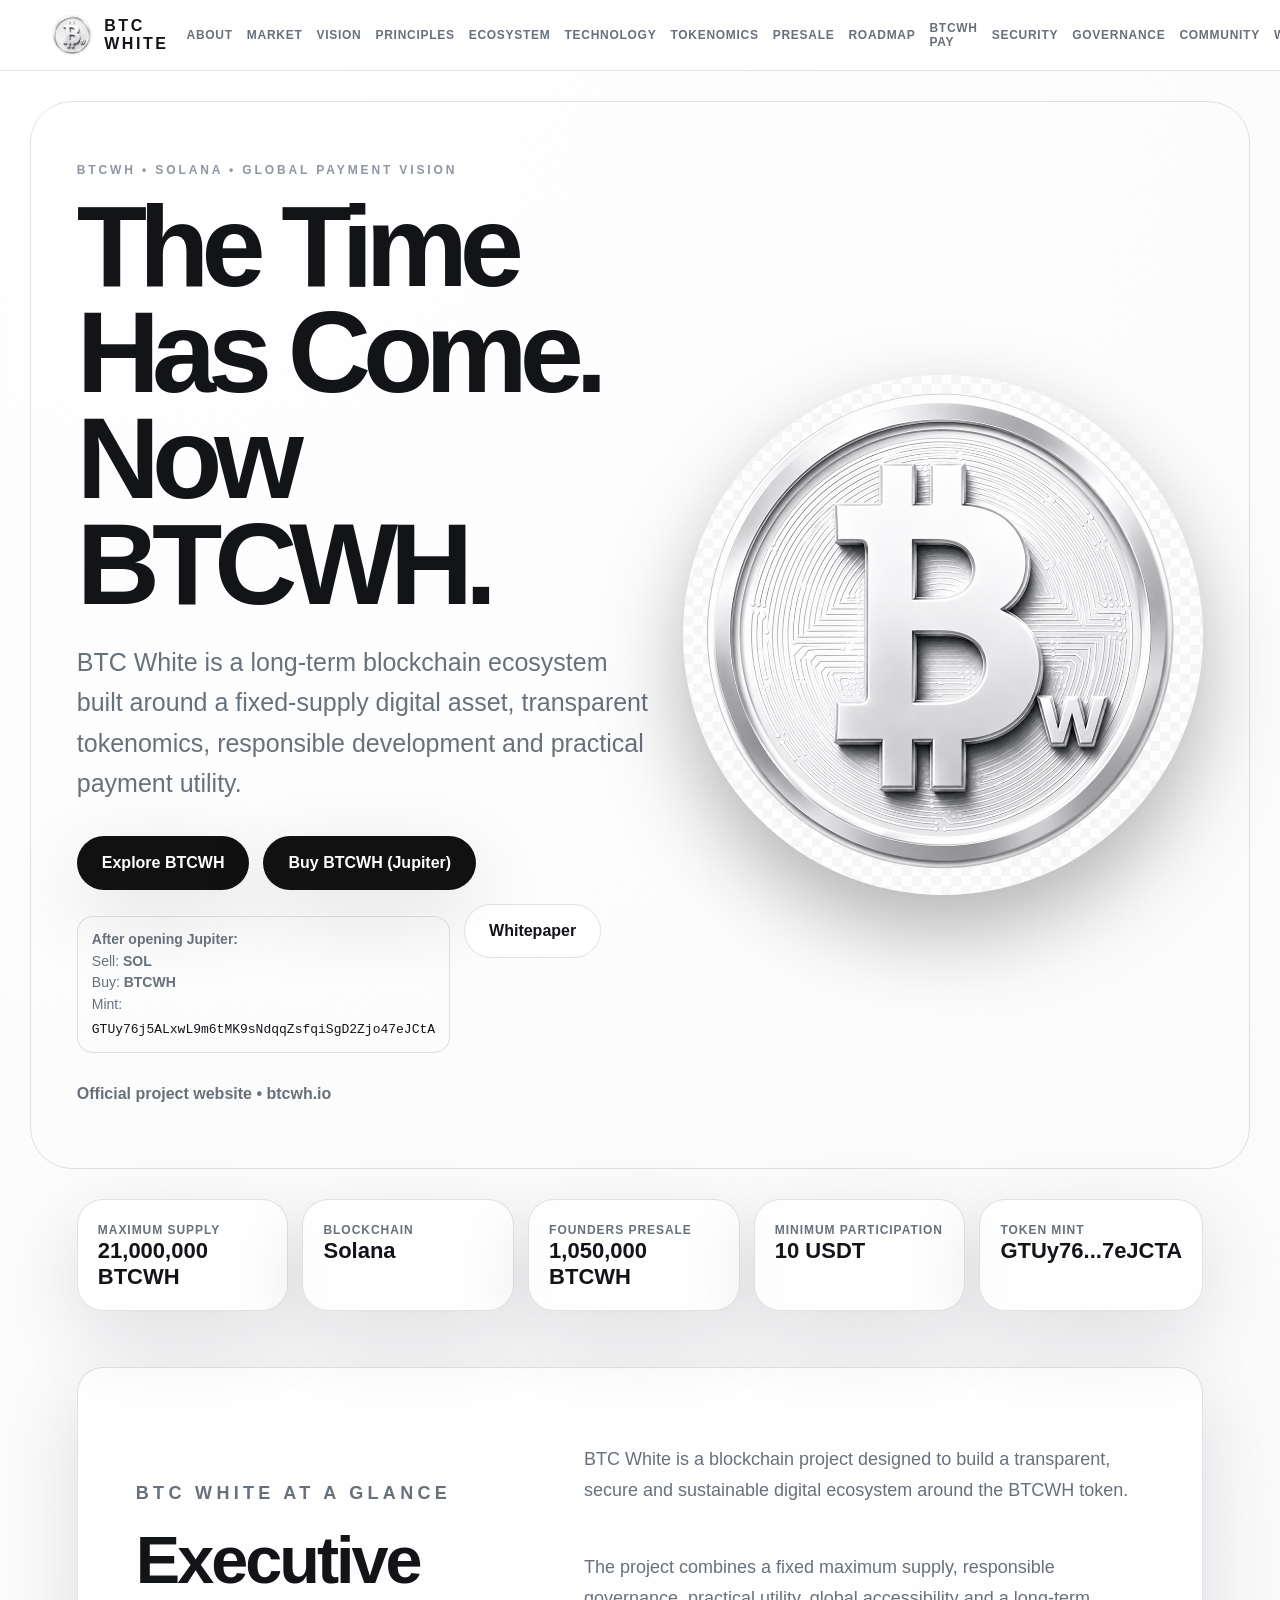
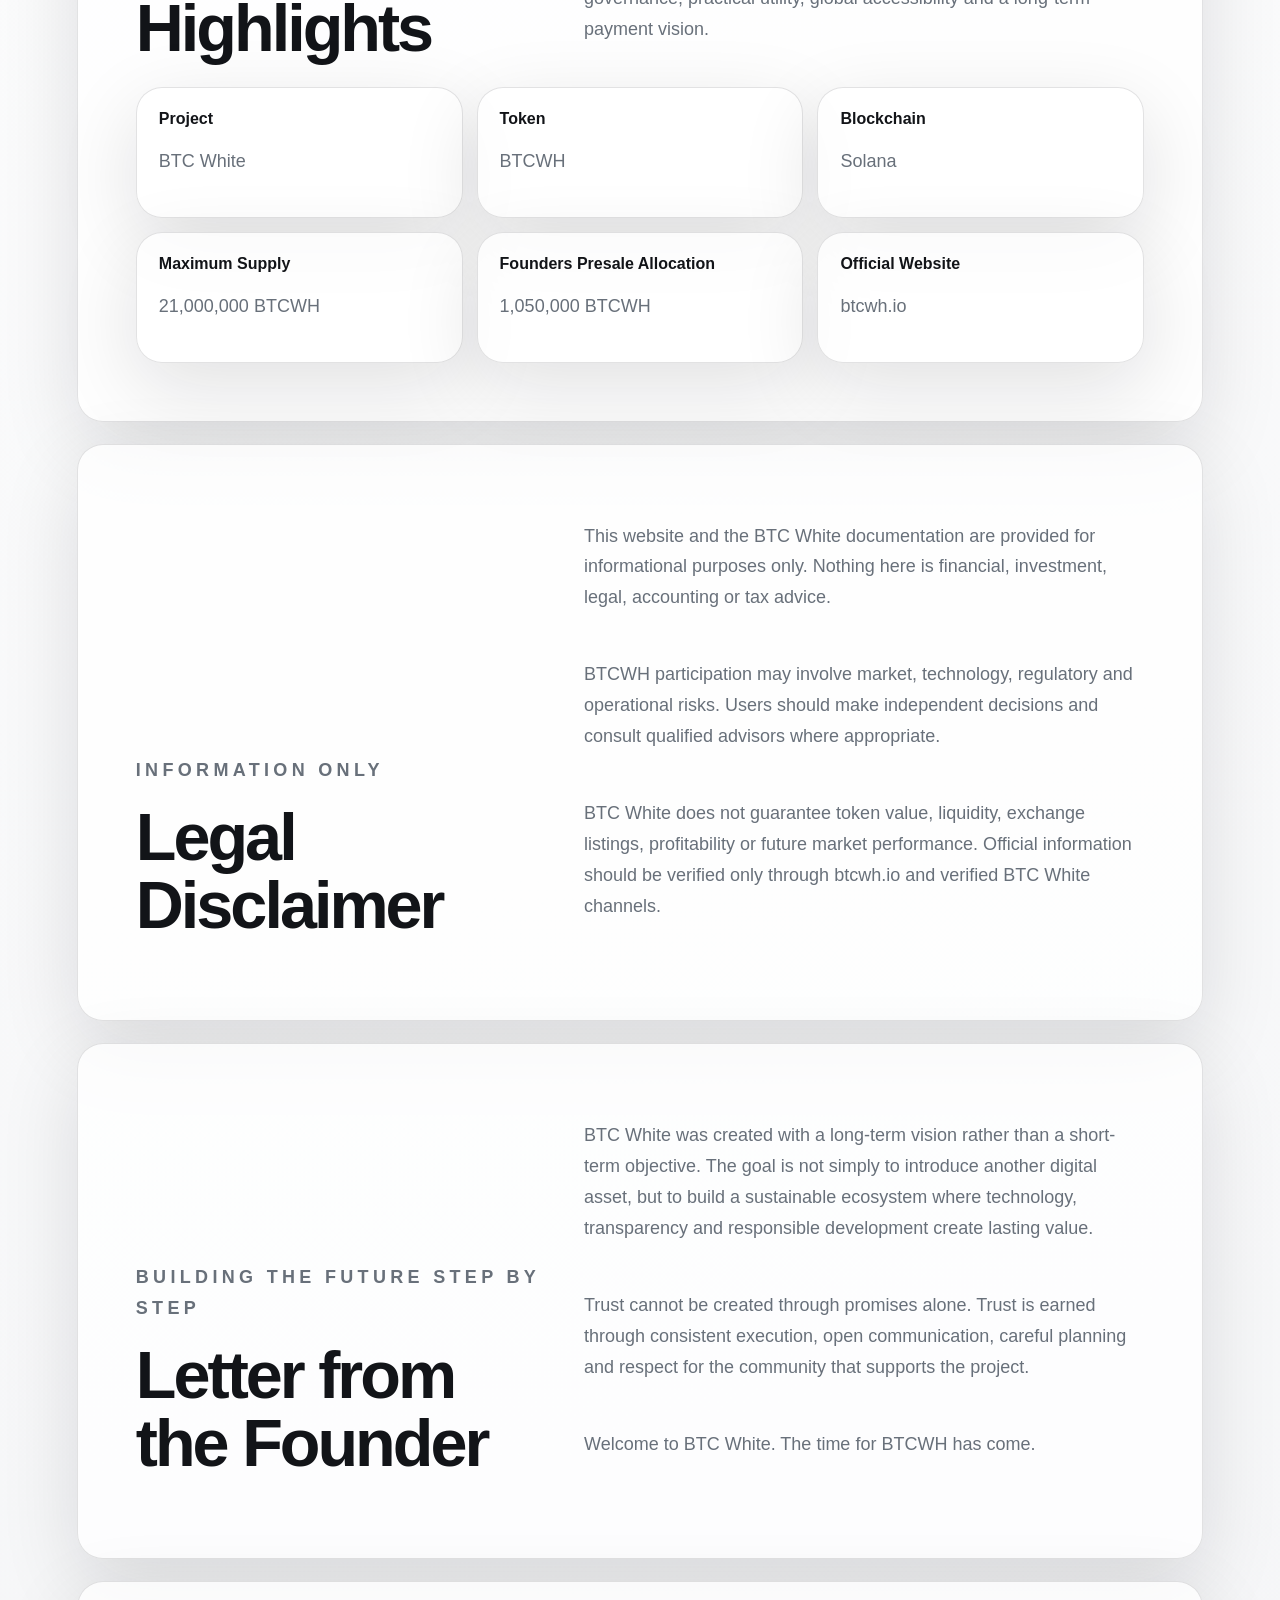
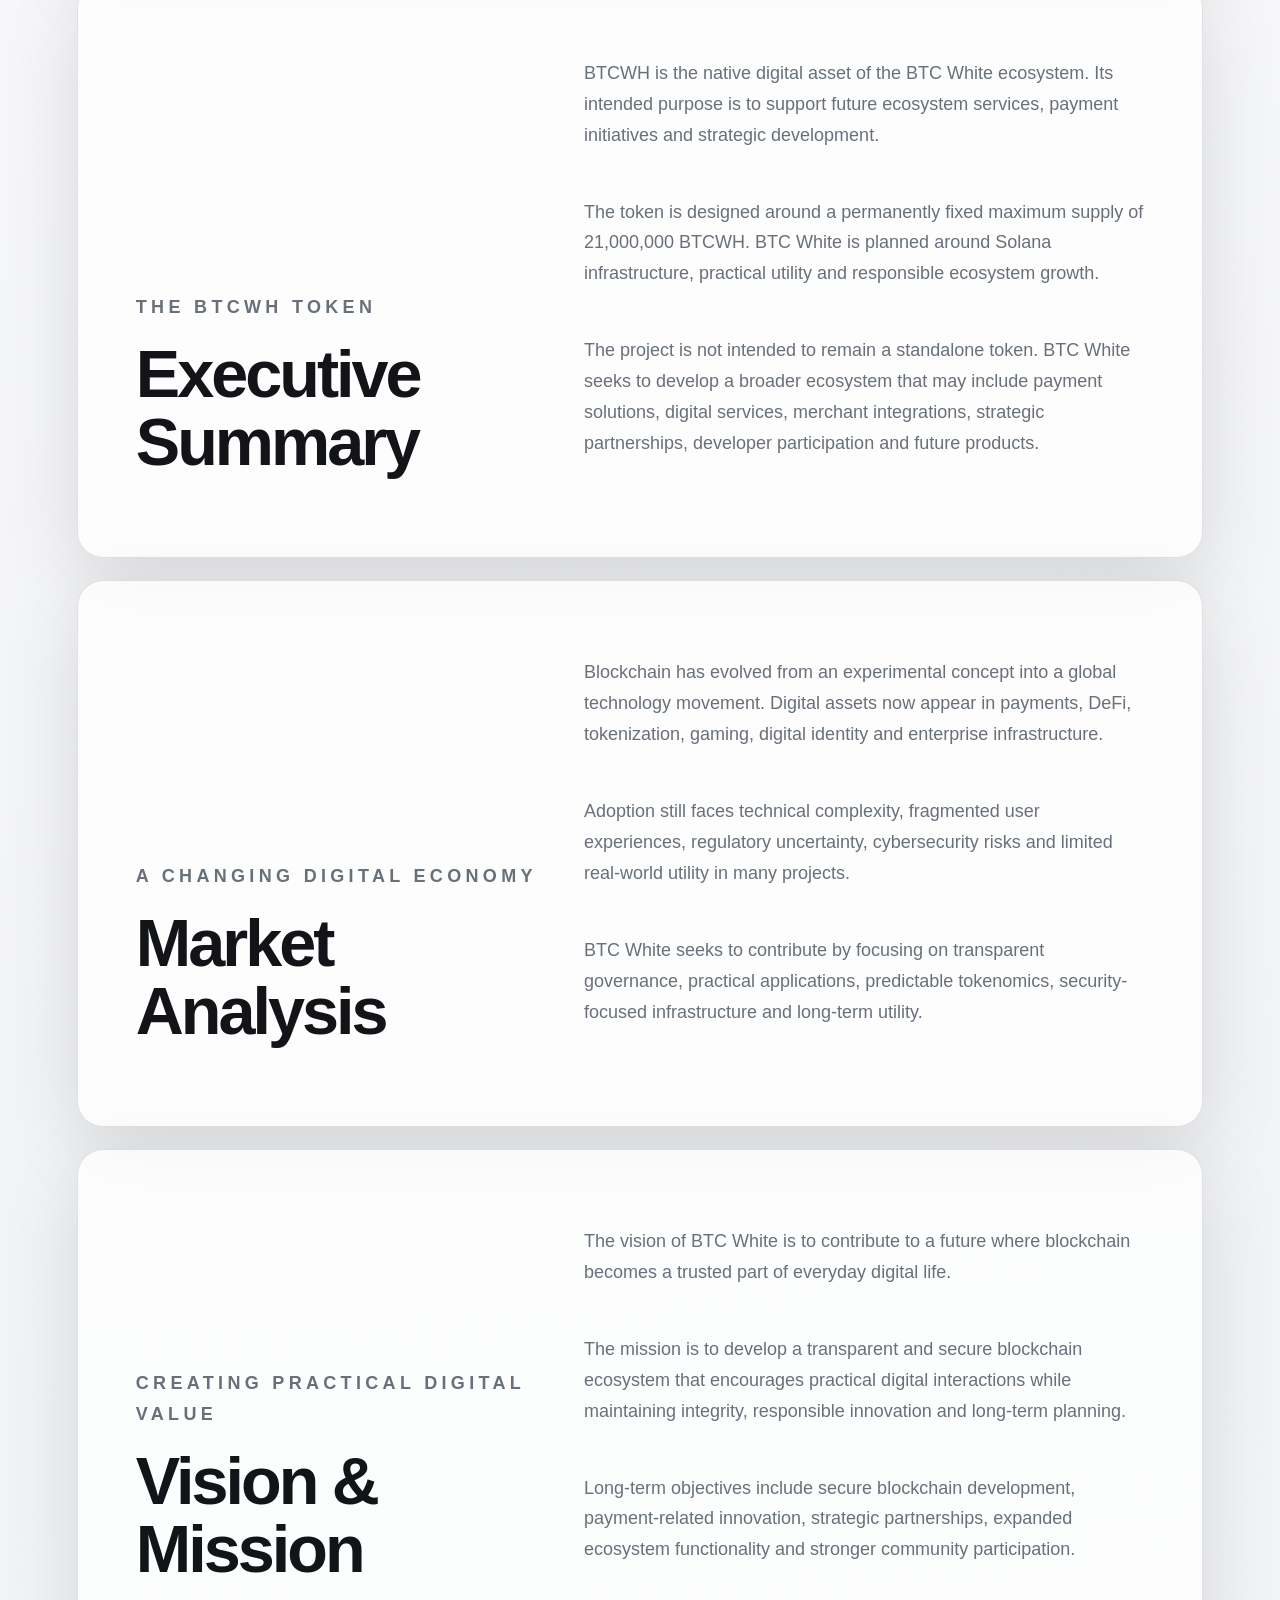
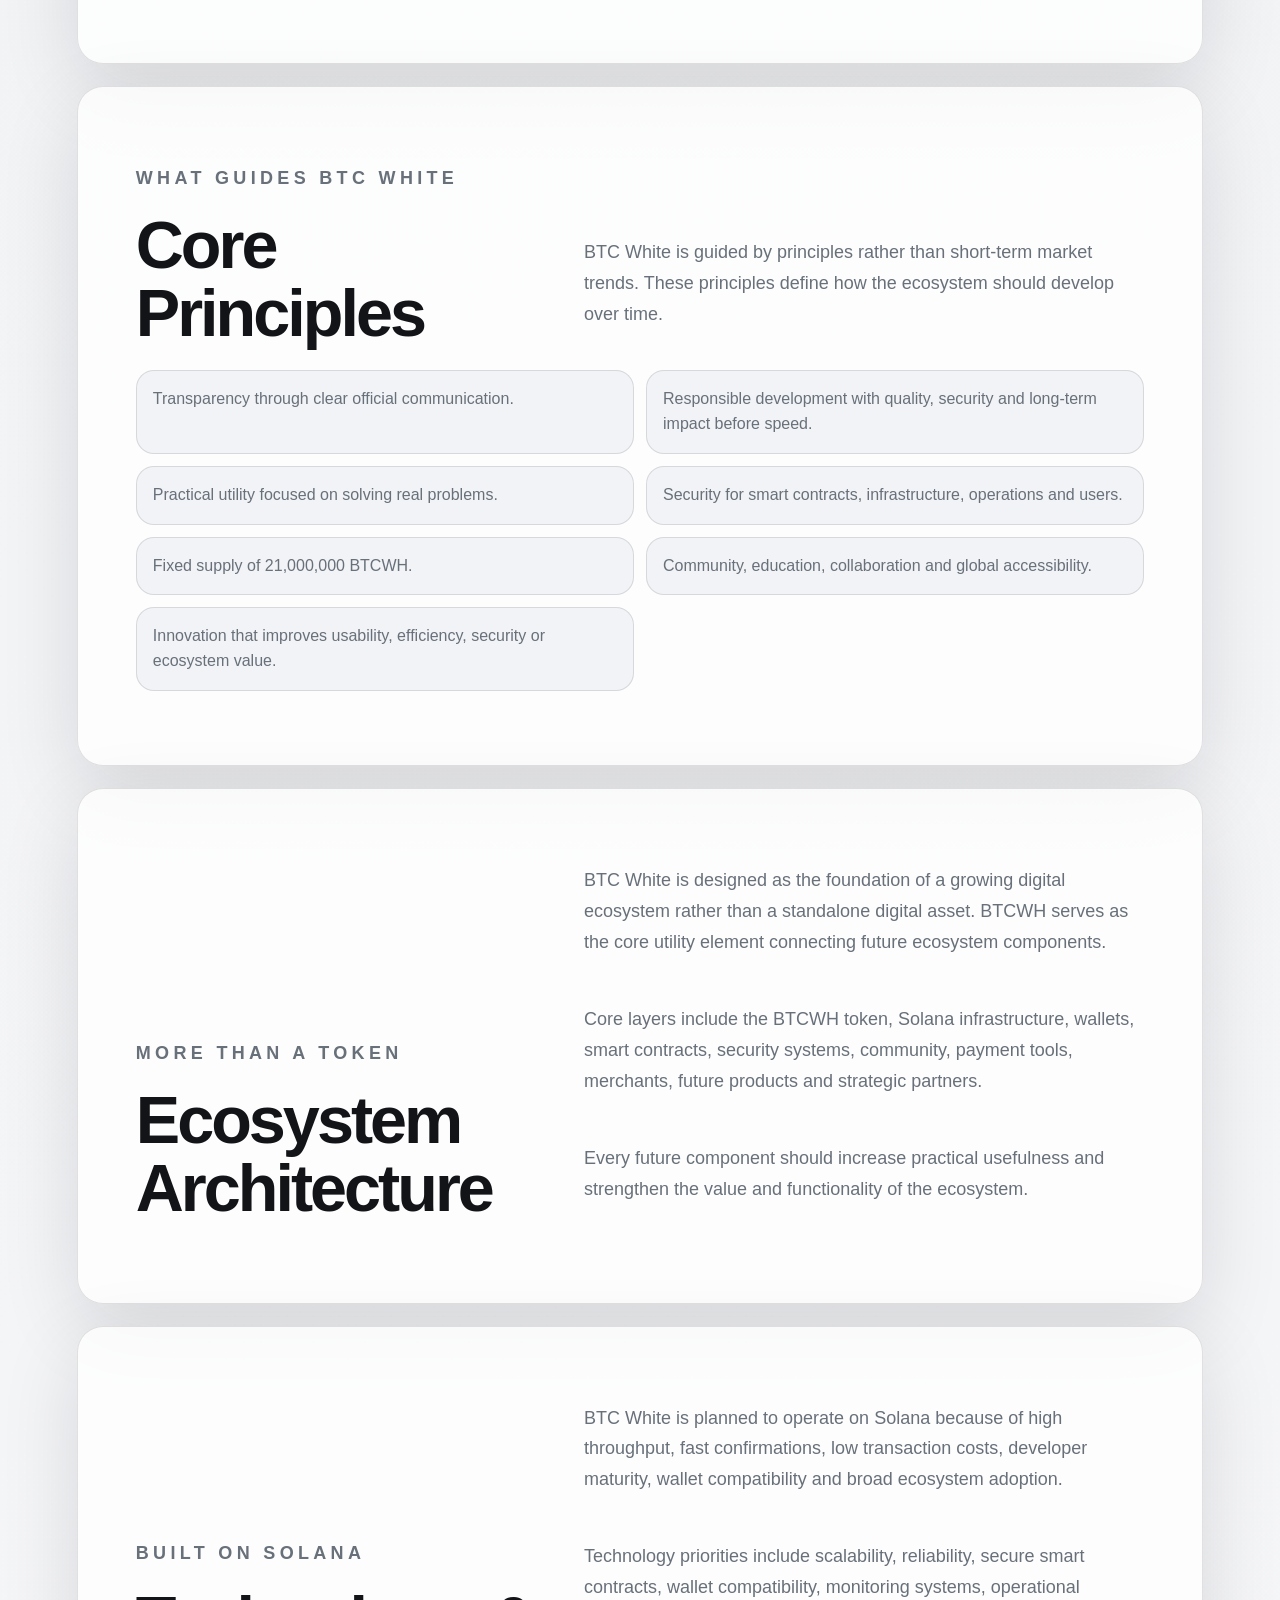
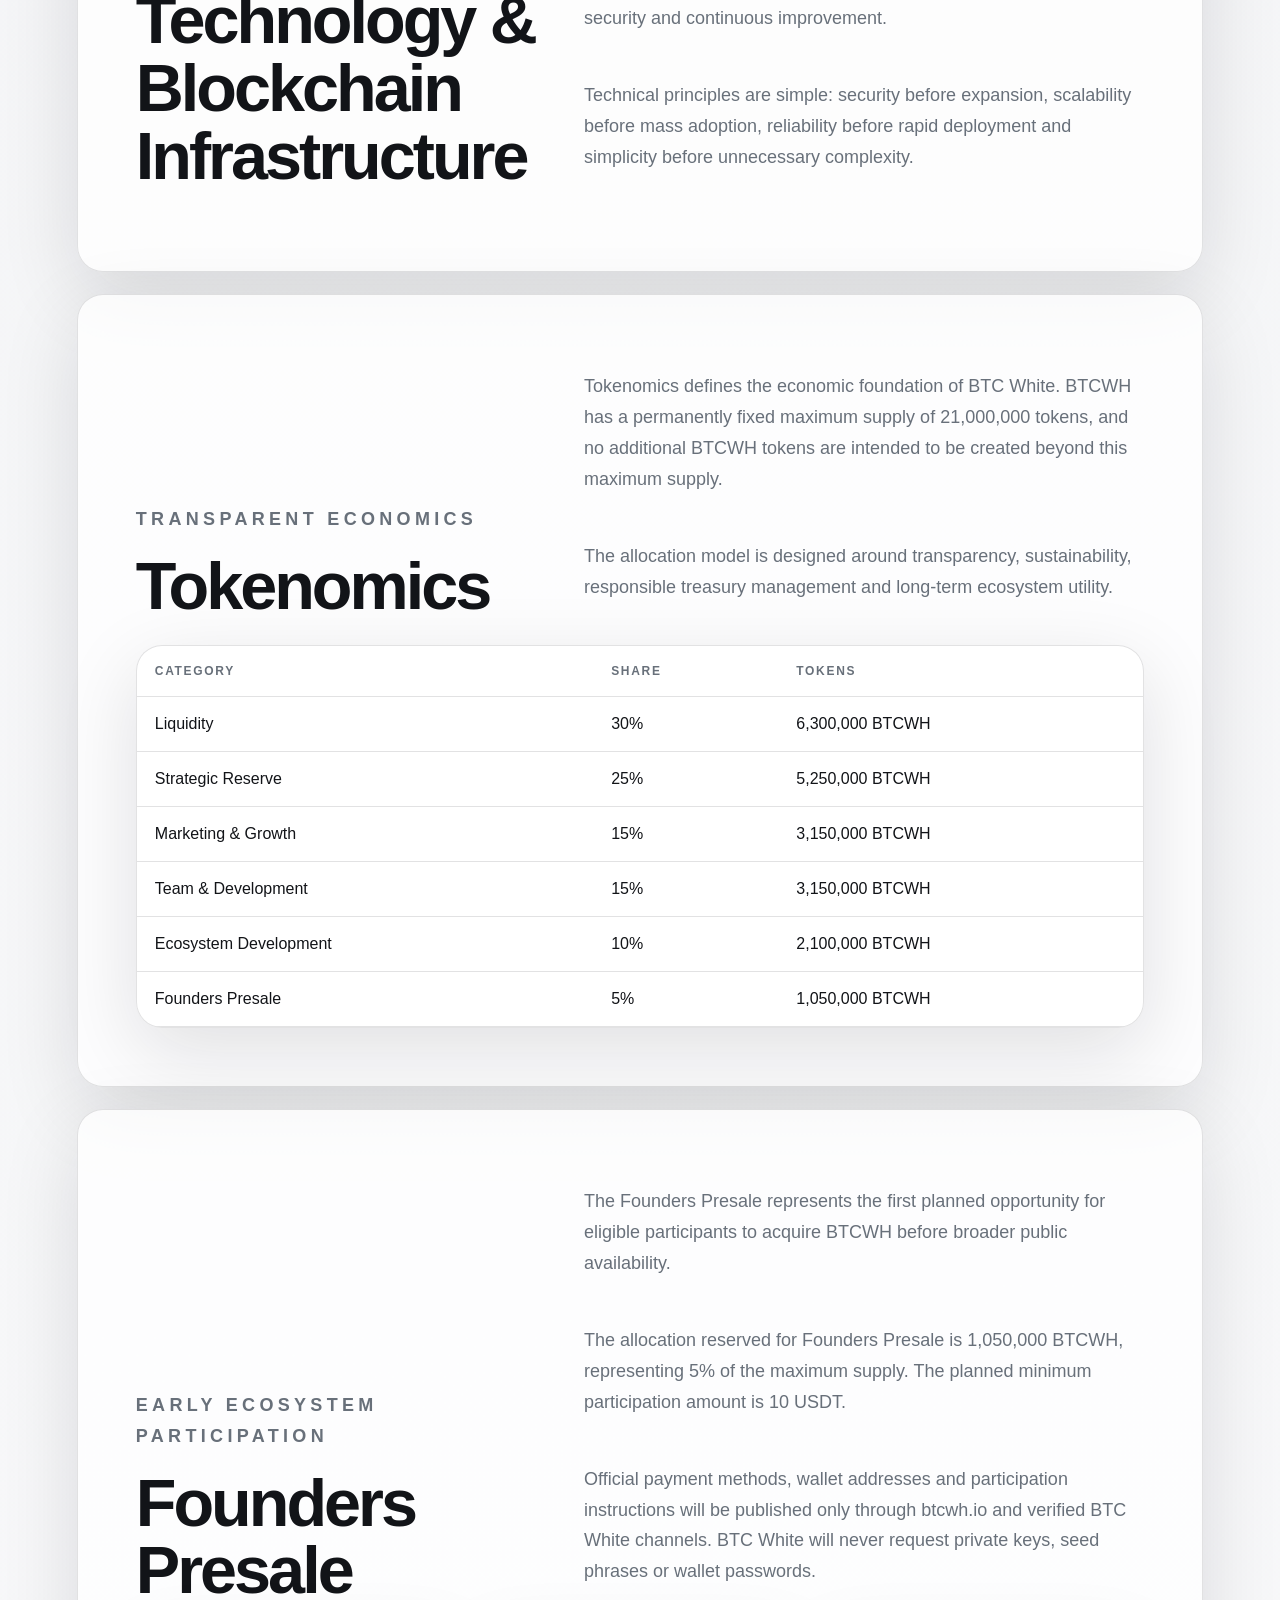
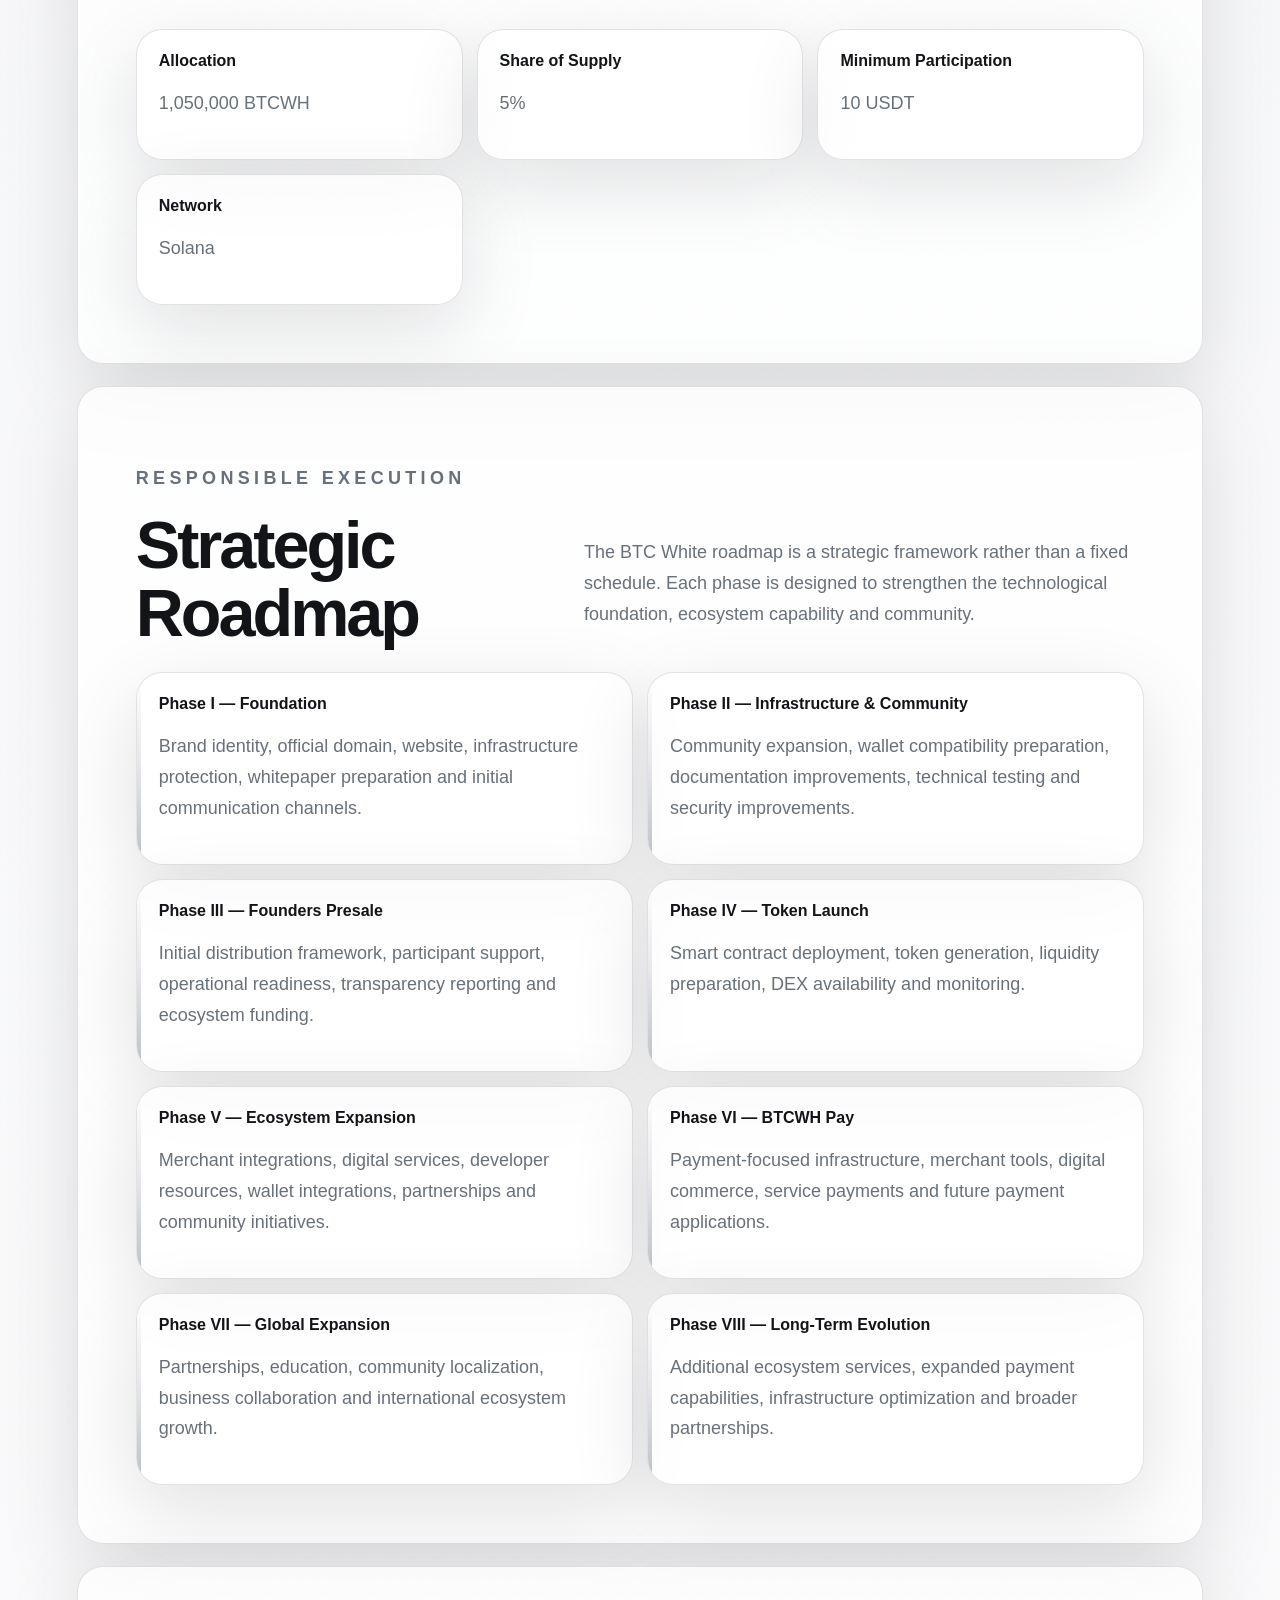
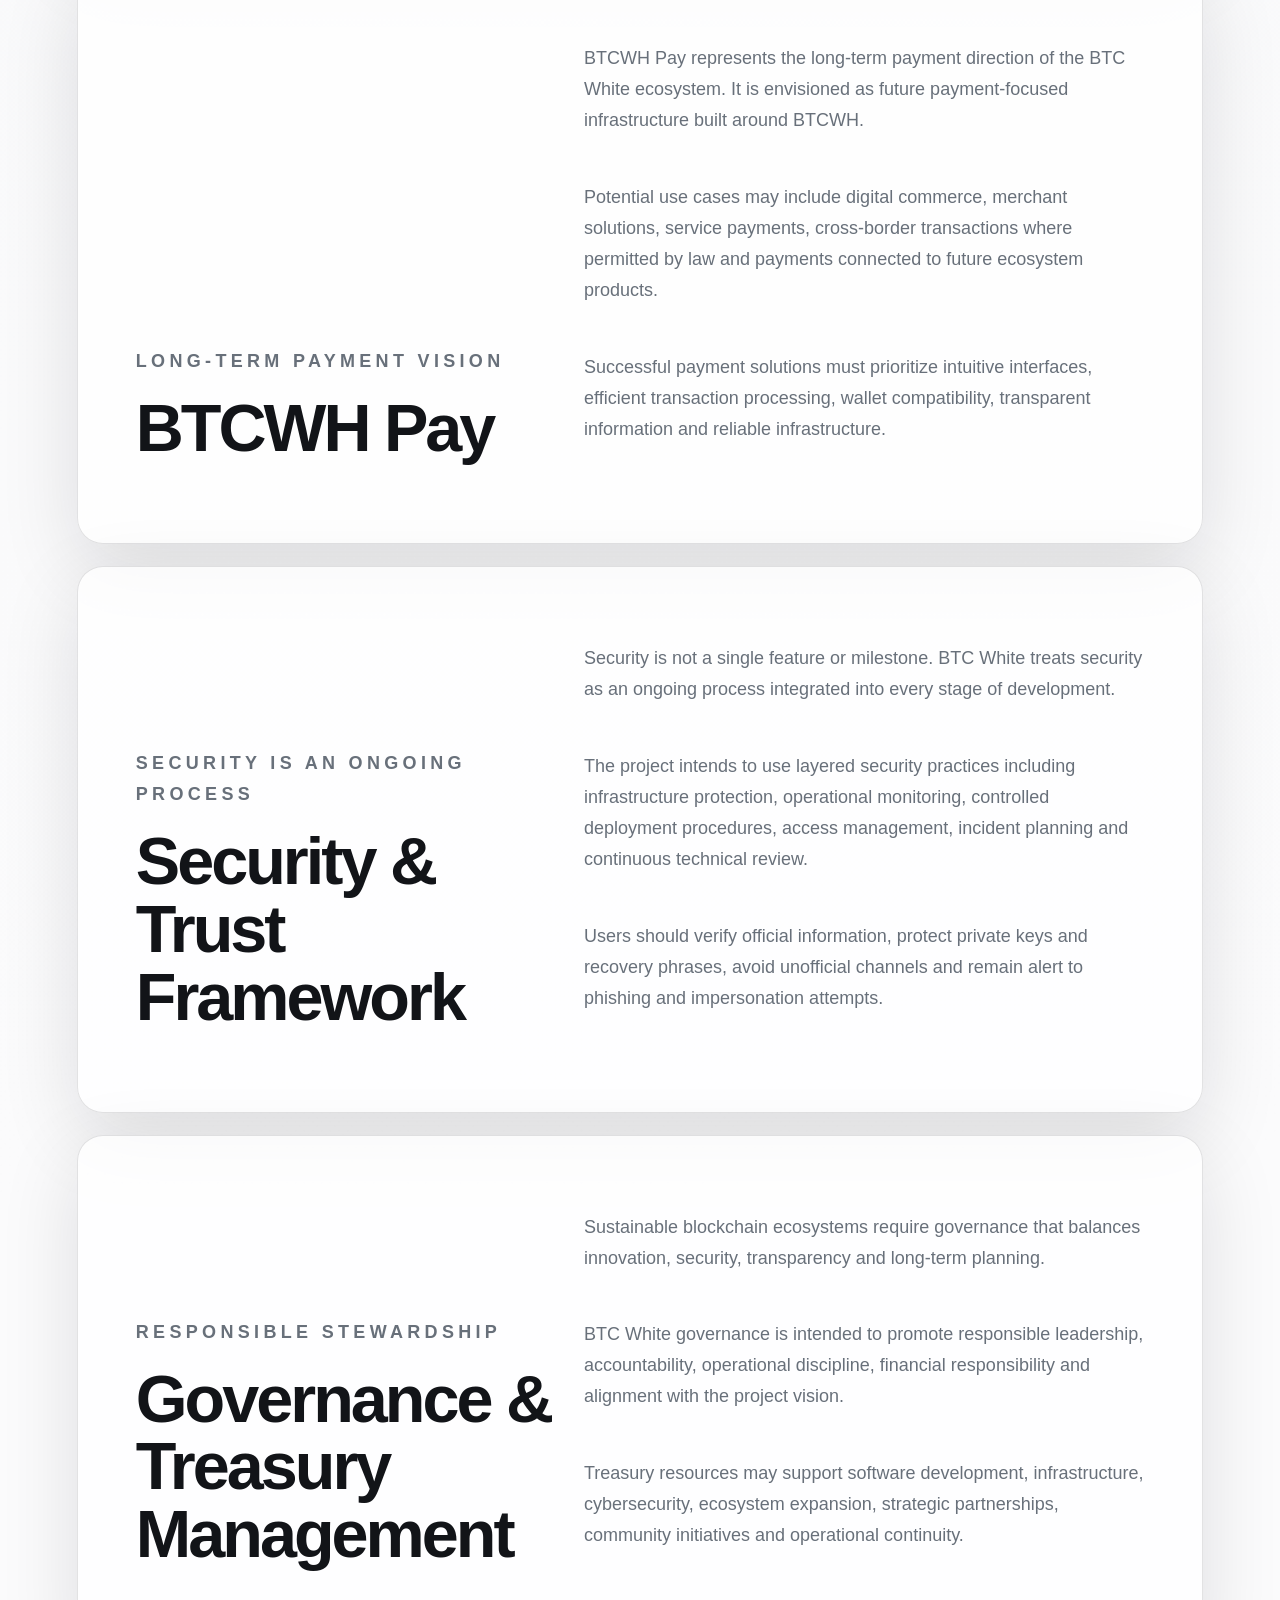
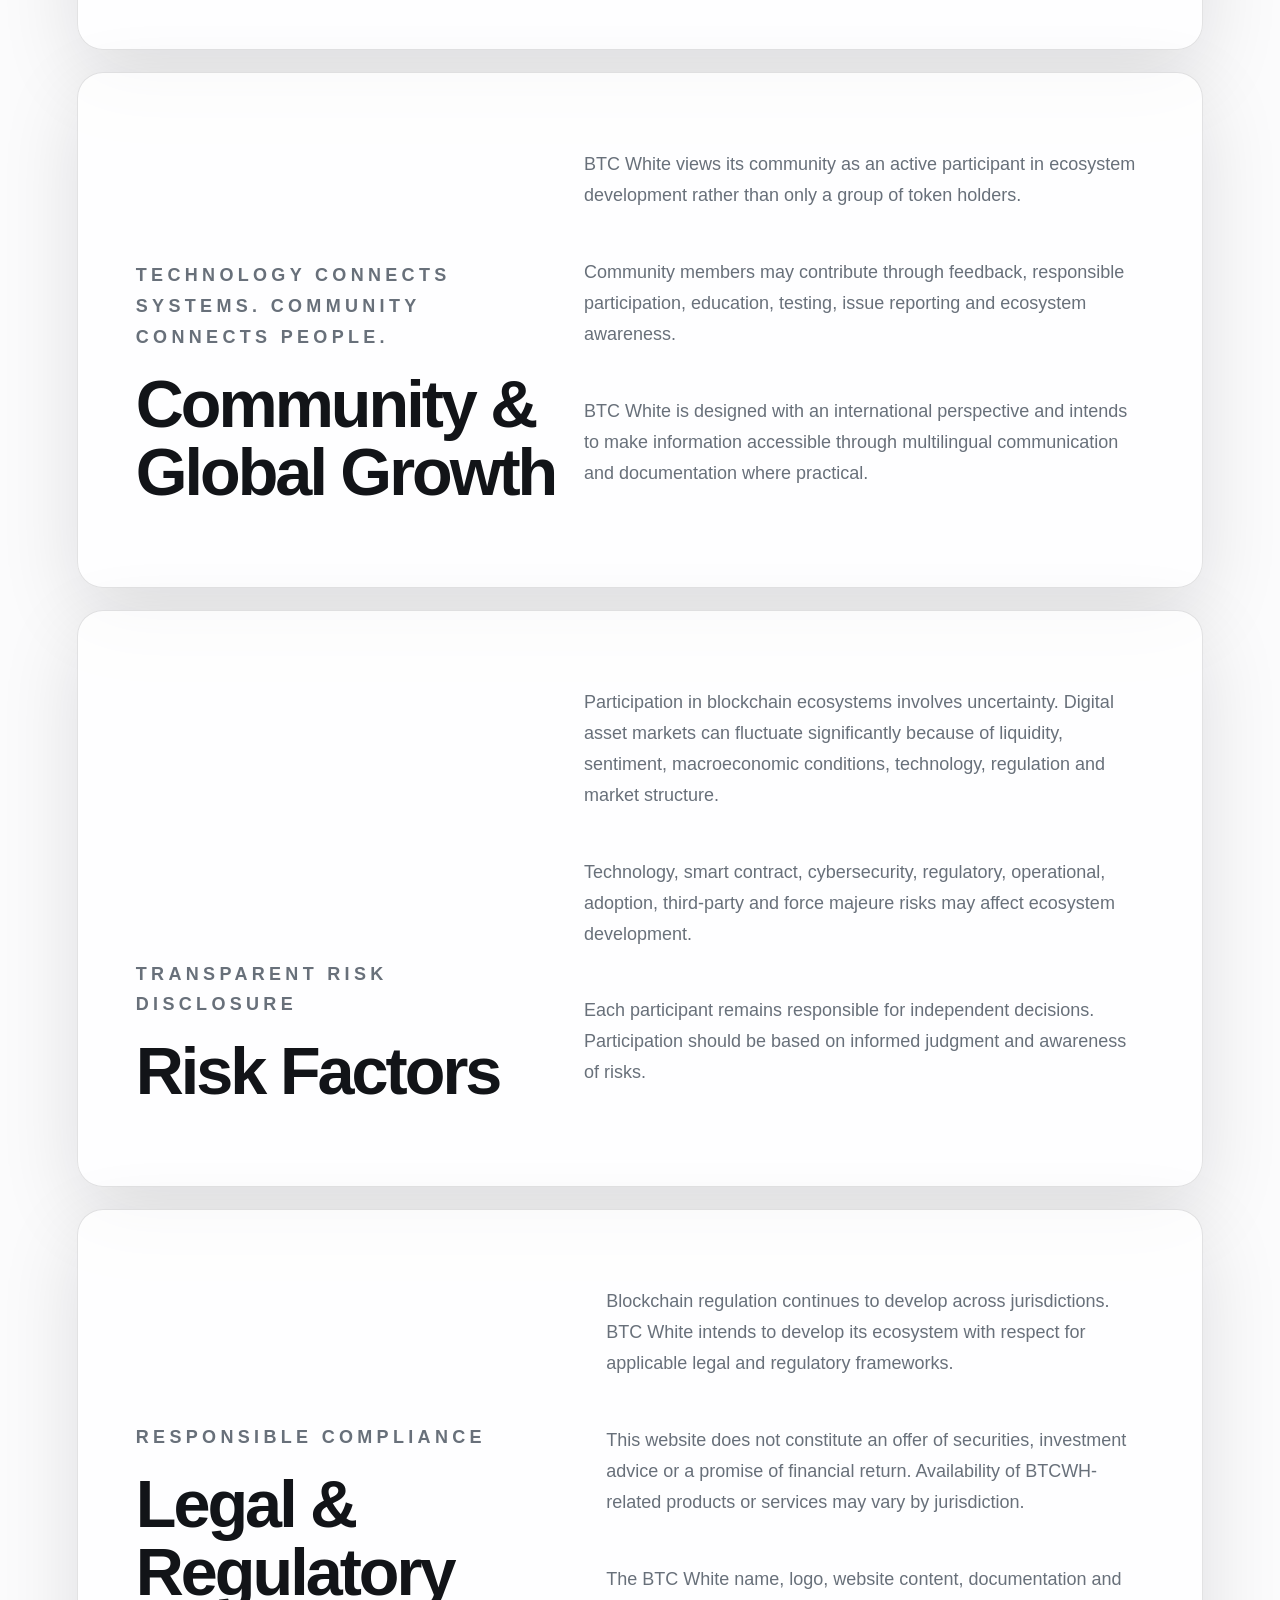
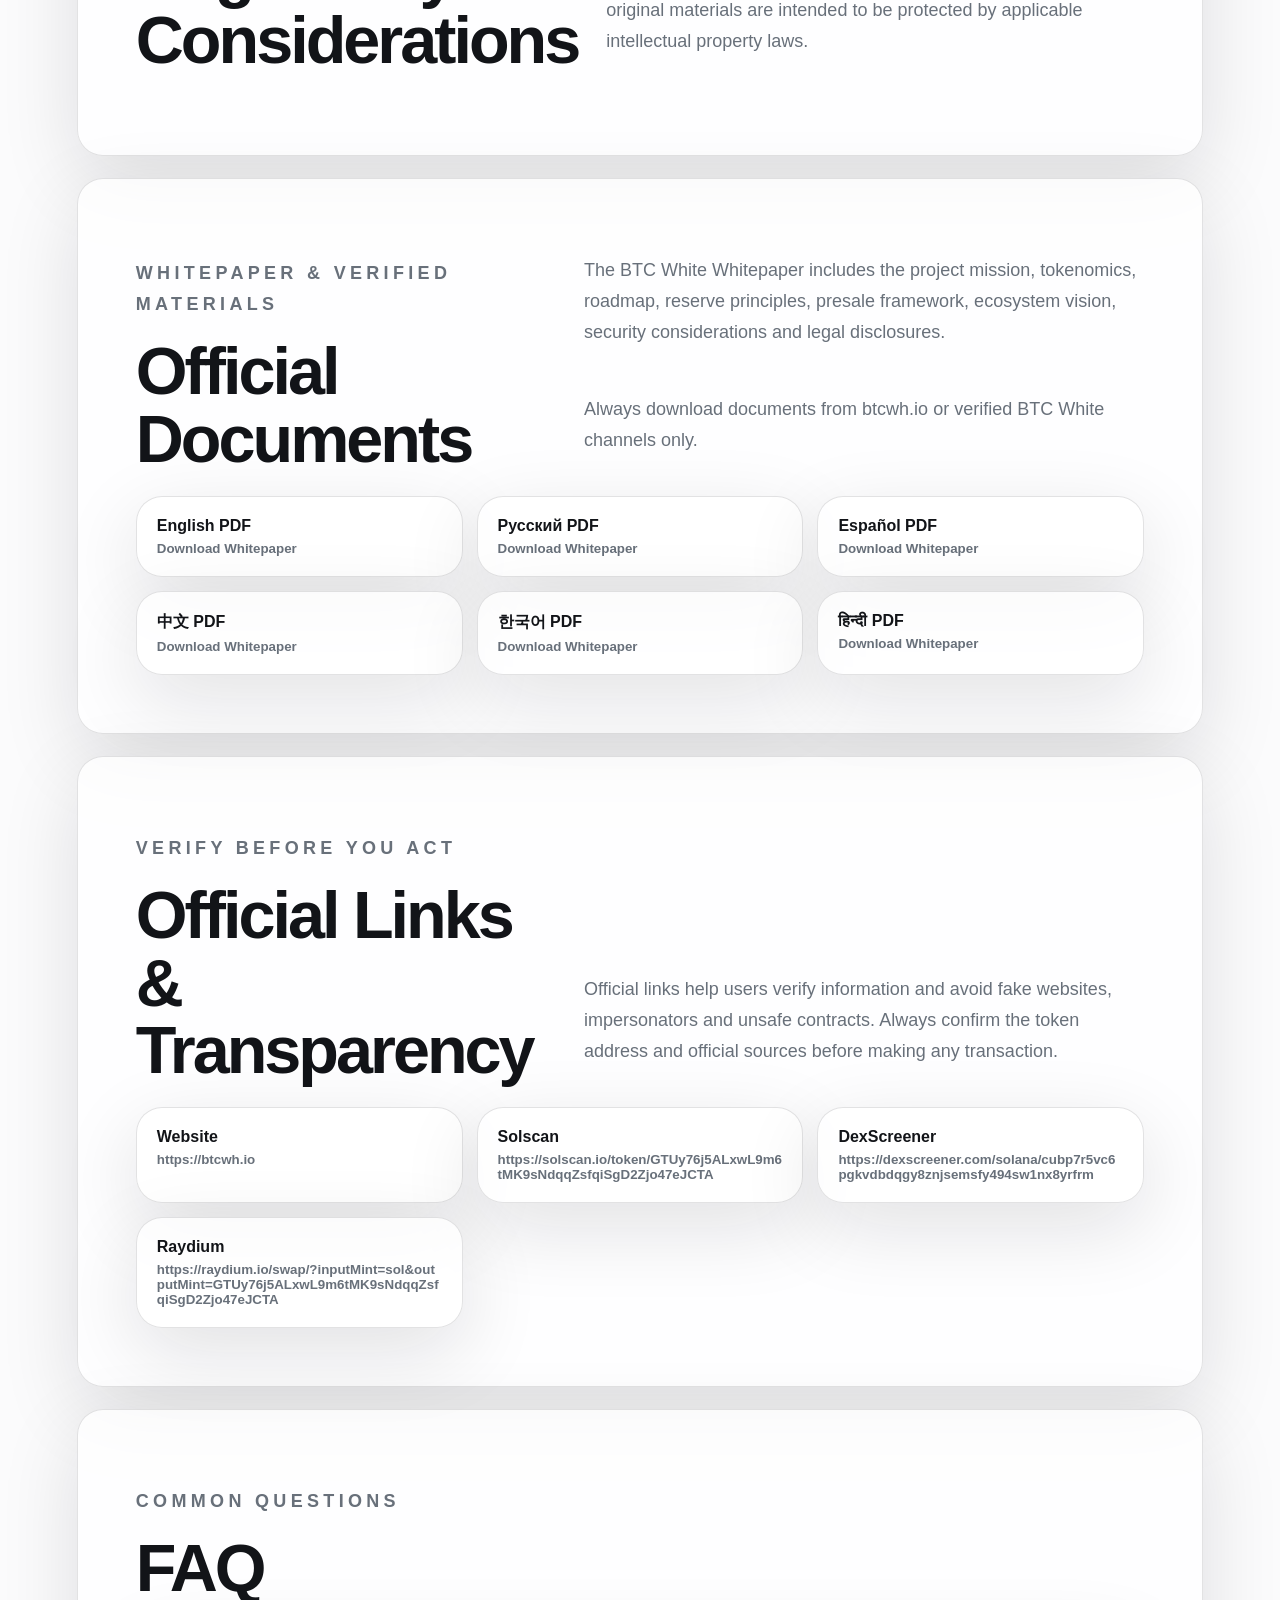
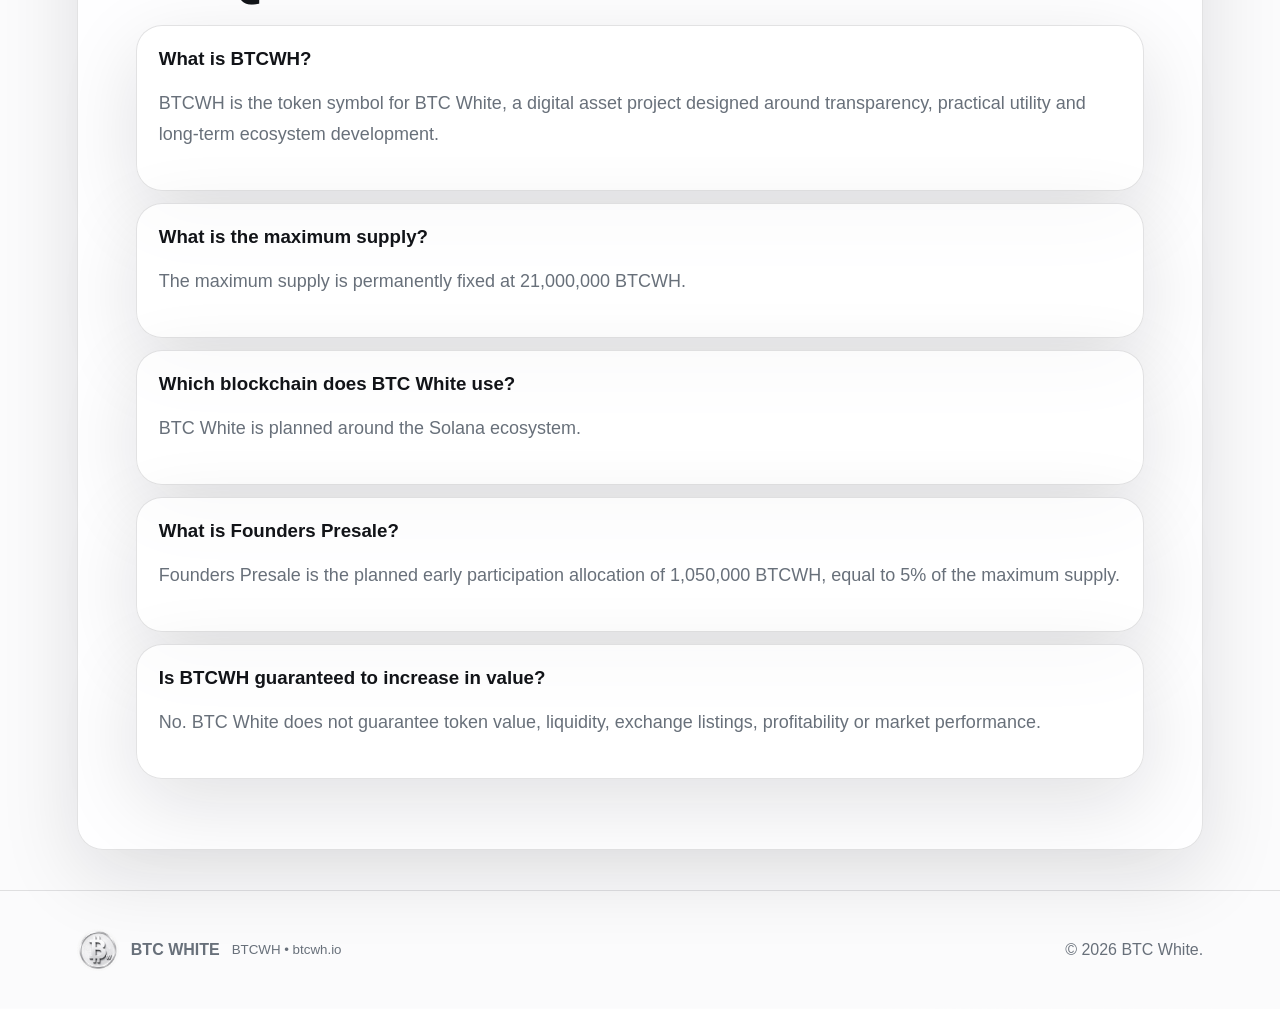
==== index.html @ 95474d8c "Add files via upload" ====
<!doctype html>
<html lang="en">
<head>
<meta charset="utf-8">
<meta name="viewport" content="width=device-width, initial-scale=1">
<title>BTC White | BTCWH</title>
<meta name="description" content="BTC White (BTCWH) official website — transparent digital payment ecosystem on Solana.">
<link rel="icon" href="[data-uri]">
<style>
:root{--bg:#fbfbfc;--panel:rgba(255,255,255,.78);--text:#121418;--muted:#68707a;--line:rgba(18,20,24,.12);--silver:#c0c0c0;--soft:#f1f3f6;--shadow:0 24px 80px rgba(15,18,25,.12);--grad:linear-gradient(135deg,#ffffff,#e7e9ed 45%,#b9bec6)}
*{box-sizing:border-box}html{scroll-behavior:smooth}body{margin:0;font-family:Inter,Montserrat,Arial,sans-serif;background:radial-gradient(circle at 12% 0%,#fff 0,#f2f3f5 30%,#fbfbfc 70%);color:var(--text)}body.dark{--bg:#07080b;--panel:rgba(255,255,255,.07);--text:#f7f8fb;--muted:#aab0bc;--line:rgba(255,255,255,.14);--soft:#11151b;--shadow:0 24px 80px rgba(0,0,0,.35);background:radial-gradient(circle at 10% 0%,#3f434a 0,#141820 34%,#07080b 78%)}
a{color:inherit;text-decoration:none}.topbar{position:sticky;top:0;z-index:50;display:flex;align-items:center;gap:18px;padding:14px clamp(16px,4vw,58px);backdrop-filter:blur(18px);background:rgba(255,255,255,.82);border-bottom:1px solid var(--line)}body.dark .topbar{background:rgba(7,8,11,.78)}.brand{display:flex;align-items:center;gap:11px;font-weight:900;letter-spacing:.16em}.brand img{width:42px;height:42px;border-radius:50%}.nav{display:flex;gap:14px;align-items:center;flex:1;justify-content:center}.nav a{font-size:12px;font-weight:800;color:var(--muted);text-transform:uppercase;letter-spacing:.06em}.nav a:hover{color:var(--text)}.controls{display:flex;gap:8px}select,.round,.menuBtn{height:40px;border-radius:999px;border:1px solid var(--line);background:var(--panel);color:var(--text);font-weight:800}.round,.menuBtn{width:44px}.menuBtn{display:none}.hero{position:relative;display:grid;grid-template-columns:1.05fr .95fr;gap:30px;align-items:center;min-height:82vh;padding:80px clamp(22px,6vw,94px)}.hero:before{content:"";position:absolute;inset:30px;border:1px solid var(--line);border-radius:42px;pointer-events:none}.eyebrow{text-transform:uppercase;letter-spacing:.24em;font-size:12px;font-weight:900;color:#8e96a3}.hero h1{font-size:clamp(56px,9vw,116px);line-height:.92;letter-spacing:-.07em;margin:16px 0 24px}.lead{font-size:clamp(19px,2.1vw,25px);line-height:1.62;color:var(--muted);max-width:820px}.heroActions{display:flex;gap:14px;flex-wrap:wrap;margin:32px 0}.btn{display:inline-flex;align-items:center;justify-content:center;padding:0 24px;height:54px;border-radius:999px;font-weight:900;border:1px solid var(--line)}.btn.primary{background:#111;color:white;box-shadow:var(--shadow)}body.dark .btn.primary{background:white;color:#090a0d}.btn.secondary{background:var(--panel)}.notice{color:var(--muted);font-weight:700}.heroLogo{position:relative;display:grid;place-items:center}.heroLogo img{position:relative;width:min(520px,76vw);border-radius:50%;filter:drop-shadow(0 38px 42px rgba(0,0,0,.28));animation:float 5s ease-in-out infinite}.orb{position:absolute;width:min(560px,82vw);height:min(560px,82vw);border-radius:50%;background:radial-gradient(circle,#fff 0,#d8dce3 30%,transparent 66%);filter:blur(18px);opacity:.85}body.dark .orb{background:radial-gradient(circle,#79808c 0,#353b44 34%,transparent 68%);opacity:.55}.quickStats{padding:0 clamp(22px,6vw,94px) 34px;display:grid;grid-template-columns:repeat(5,1fr);gap:14px}.stat,.card,.section,.tableWrap,.docGrid a,.linkGrid a,.faqItem{background:var(--panel);border:1px solid var(--line);box-shadow:var(--shadow);border-radius:26px}.stat{padding:20px}.stat strong{display:block;font-size:22px}.stat span{color:var(--muted);font-weight:800;font-size:12px;text-transform:uppercase;letter-spacing:.08em}.section{margin:22px clamp(22px,6vw,94px);padding:clamp(28px,5vw,58px)}.sectionHead{display:grid;grid-template-columns:.9fr 1.2fr;gap:28px;align-items:end;margin-bottom:22px}.section h2{font-size:clamp(34px,5.2vw,68px);line-height:1.02;letter-spacing:-.045em;margin:0}.section p{color:var(--muted);font-size:18px;line-height:1.72}.paras{display:grid;gap:10px}.gridCards{display:grid;grid-template-columns:repeat(3,1fr);gap:14px;margin-top:24px}.card{padding:22px}.card b{display:block;margin-bottom:7px}.bullets{display:grid;grid-template-columns:repeat(2,1fr);gap:12px;margin-top:22px;padding:0;list-style:none}.bullets li{background:var(--soft);border:1px solid var(--line);border-radius:18px;padding:16px;color:var(--muted);line-height:1.55}.tableWrap{overflow:auto;margin-top:24px}table{width:100%;border-collapse:collapse;min-width:640px}th,td{padding:18px;border-bottom:1px solid var(--line);text-align:left}th{text-transform:uppercase;letter-spacing:.14em;font-size:12px;color:var(--muted)}.timeline{display:grid;grid-template-columns:repeat(2,1fr);gap:14px;margin-top:24px}.timeline .card{position:relative;overflow:hidden}.timeline .card:before{content:"";position:absolute;left:0;top:0;bottom:0;width:4px;background:var(--grad)}.docGrid,.linkGrid{display:grid;grid-template-columns:repeat(3,1fr);gap:14px;margin-top:22px}.docGrid a,.linkGrid a{padding:20px;font-weight:900}.docGrid small,.linkGrid small{display:block;color:var(--muted);font-weight:700;margin-top:6px;word-break:break-all}.faqItem{padding:22px;margin:12px 0}.faqItem h3{margin:0 0 8px}.footer{display:flex;align-items:center;justify-content:space-between;gap:20px;margin-top:40px;padding:34px clamp(22px,6vw,94px);border-top:1px solid var(--line);color:var(--muted)}.footer div{display:flex;align-items:center;gap:12px}.footer img{width:42px;border-radius:50%}.footer small{display:block}
@keyframes float{0%,100%{transform:translateY(0)}50%{transform:translateY(-14px)}}
@media(max-width:980px){.menuBtn{display:block}.topbar{align-items:flex-start}.nav{position:absolute;left:16px;right:16px;top:72px;display:none;flex-direction:column;background:var(--panel);border:1px solid var(--line);border-radius:24px;padding:18px;box-shadow:var(--shadow)}.nav.open{display:flex}.hero{grid-template-columns:1fr;padding-top:48px}.heroLogo{order:-1}.quickStats{grid-template-columns:1fr 1fr}.sectionHead{grid-template-columns:1fr}.gridCards,.timeline,.docGrid,.linkGrid,.bullets{grid-template-columns:1fr}.footer{display:block}.controls{margin-left:auto}.brand span{font-size:14px}.section{margin-left:14px;margin-right:14px}.hero:before{inset:12px;border-radius:30px}}
@media(max-width:520px){.quickStats{grid-template-columns:1fr}.hero h1{font-size:52px}.hero{padding-left:16px;padding-right:16px}.section p{font-size:16px}}


.swap-note{
  margin-top:12px;
  padding:12px 14px;
  border:1px solid var(--line);
  border-radius:16px;
  background:rgba(255,255,255,.04);
  color:var(--muted);
  font-size:14px;
  line-height:1.55;
  max-width:520px;
}
.swap-note code{
  display:inline-block;
  margin-top:4px;
  word-break:break-all;
  color:var(--text);
  font-size:13px;
}

/* Emergency inline fix */
body{min-height:100vh} .lang-error{padding:24px;color:#b00020;background:#fff0f0}
</style>
</head>
<body>
<header class="topbar">
  <a href="#top" class="brand"><img src="[data-uri]" alt="BTC White logo"><span>BTC WHITE</span></a>
  <button class="menuBtn" id="menuBtn" aria-label="Menu">☰</button>
  <nav id="nav" class="nav"></nav>
  <div class="controls">
    <select id="languageSelect" aria-label="Language">
      <option value="en">🇺🇸 EN</option><option value="ru">🇷🇺 RU</option><option value="es">🇪🇸 ES</option><option value="zh">🇨🇳 中文</option><option value="ko">🇰🇷 KO</option><option value="hi">🇮🇳 HI</option>
    </select>
    <button id="themeToggle" class="round" aria-label="Theme">🌙</button>
  </div>
</header>
<main id="top">
  <section class="hero">
    <div class="heroCopy">
      <p id="heroEyebrow" class="eyebrow"></p>
      <h1 id="heroTitle"></h1>
      <p id="heroLead" class="lead"></p>
      <div class="heroActions"><a href="#highlights" id="heroPrimary" class="btn primary"></a><a class="btn primary" href="https://jup.ag/swap?sell=So11111111111111111111111111111111111111112&buy=GTUy76j5ALxwL9m6tMK9sNdqqZsfqiSgD2Zjo47eJCtA" target="_blank" rel="noopener noreferrer" id="heroBuyJupiter">Buy BTCWH (Jupiter)</a><div class="swap-note"><b>After opening Jupiter:</b><br>Sell: <b>SOL</b><br>Buy: <b>BTCWH</b><br>Mint:<br><code>GTUy76j5ALxwL9m6tMK9sNdqqZsfqiSgD2Zjo47eJCtA</code></div><a id="heroSecondary" class="btn secondary" href="#whitepaper" style="position:relative;z-index:9999;pointer-events:auto;cursor:pointer;" onclick="event.preventDefault();var s=document.getElementById('whitepaper');if(s){s.scrollIntoView({behavior:'smooth',block:'start'});}else{location.href='#whitepaper';}">Whitepaper</a></div>
      <p id="heroNotice" class="notice"></p>
    </div>
    <div class="heroLogo"><div class="orb"></div><img src="[data-uri]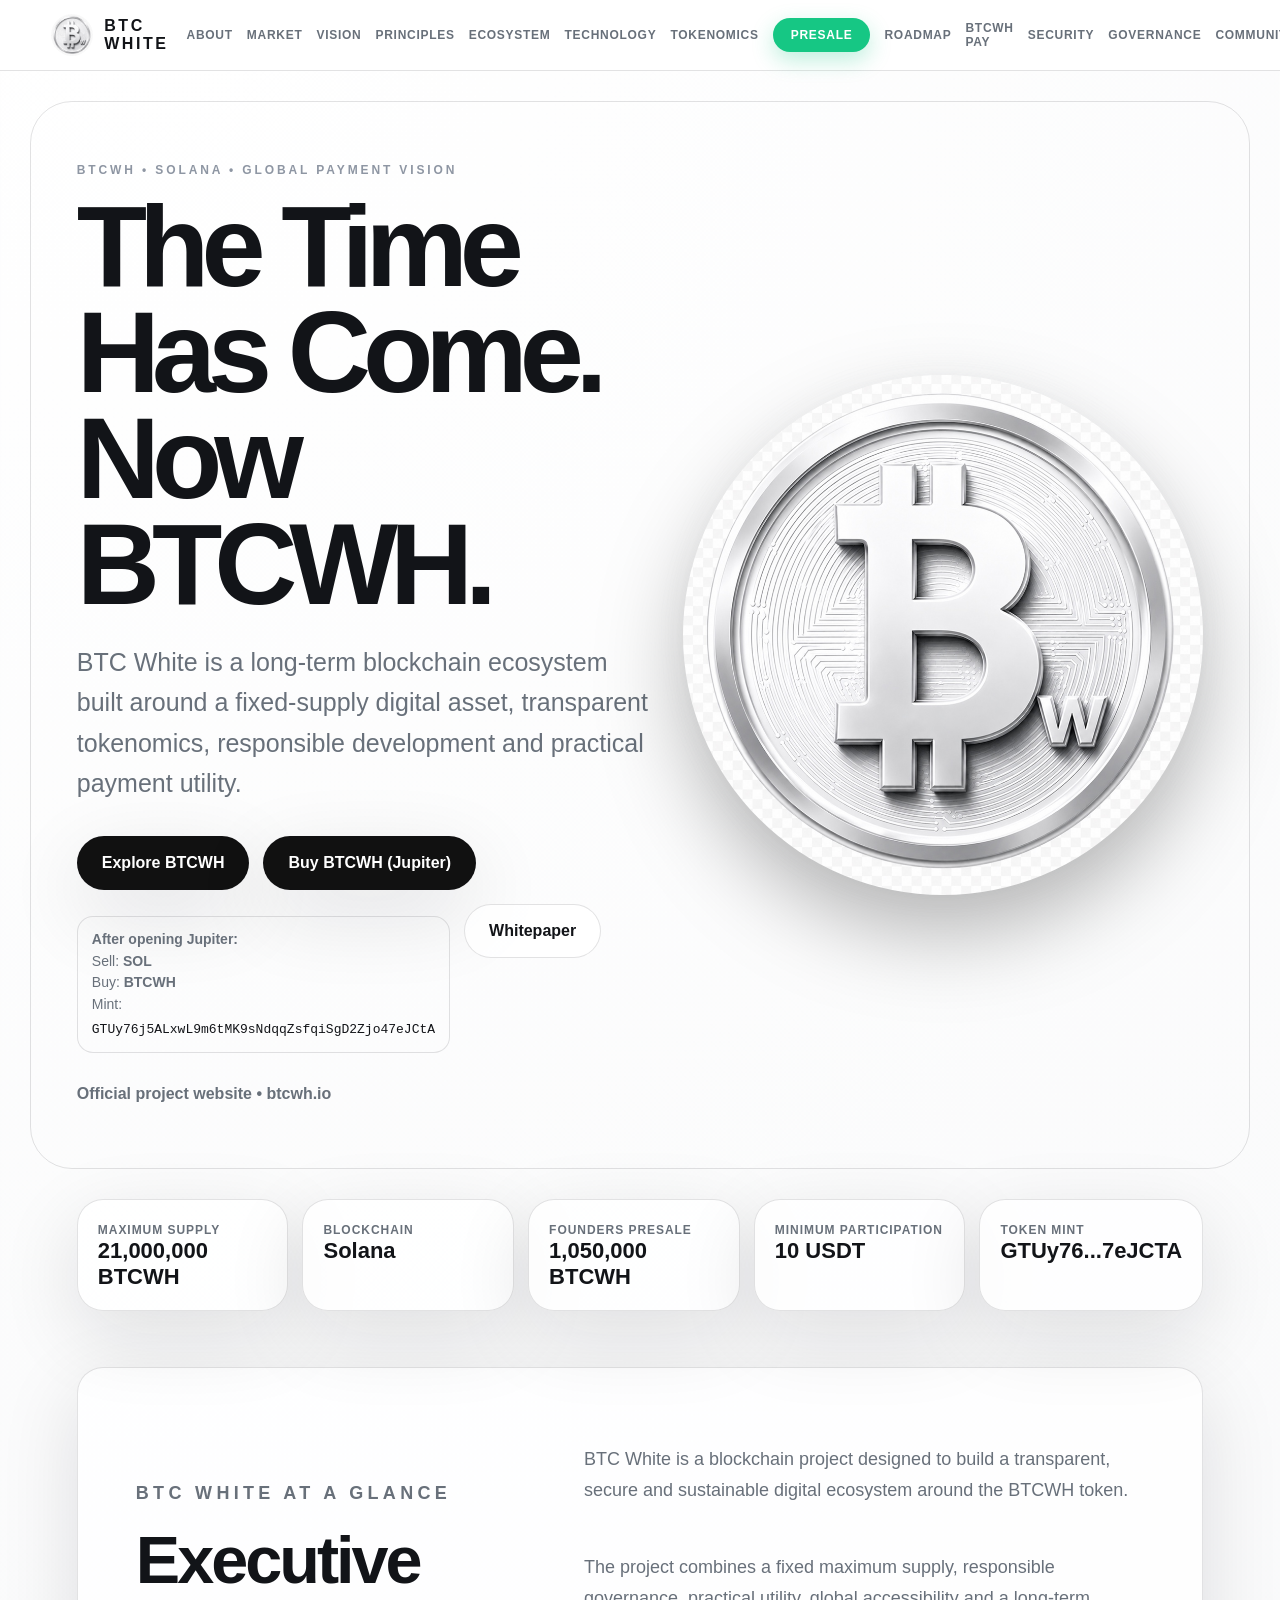
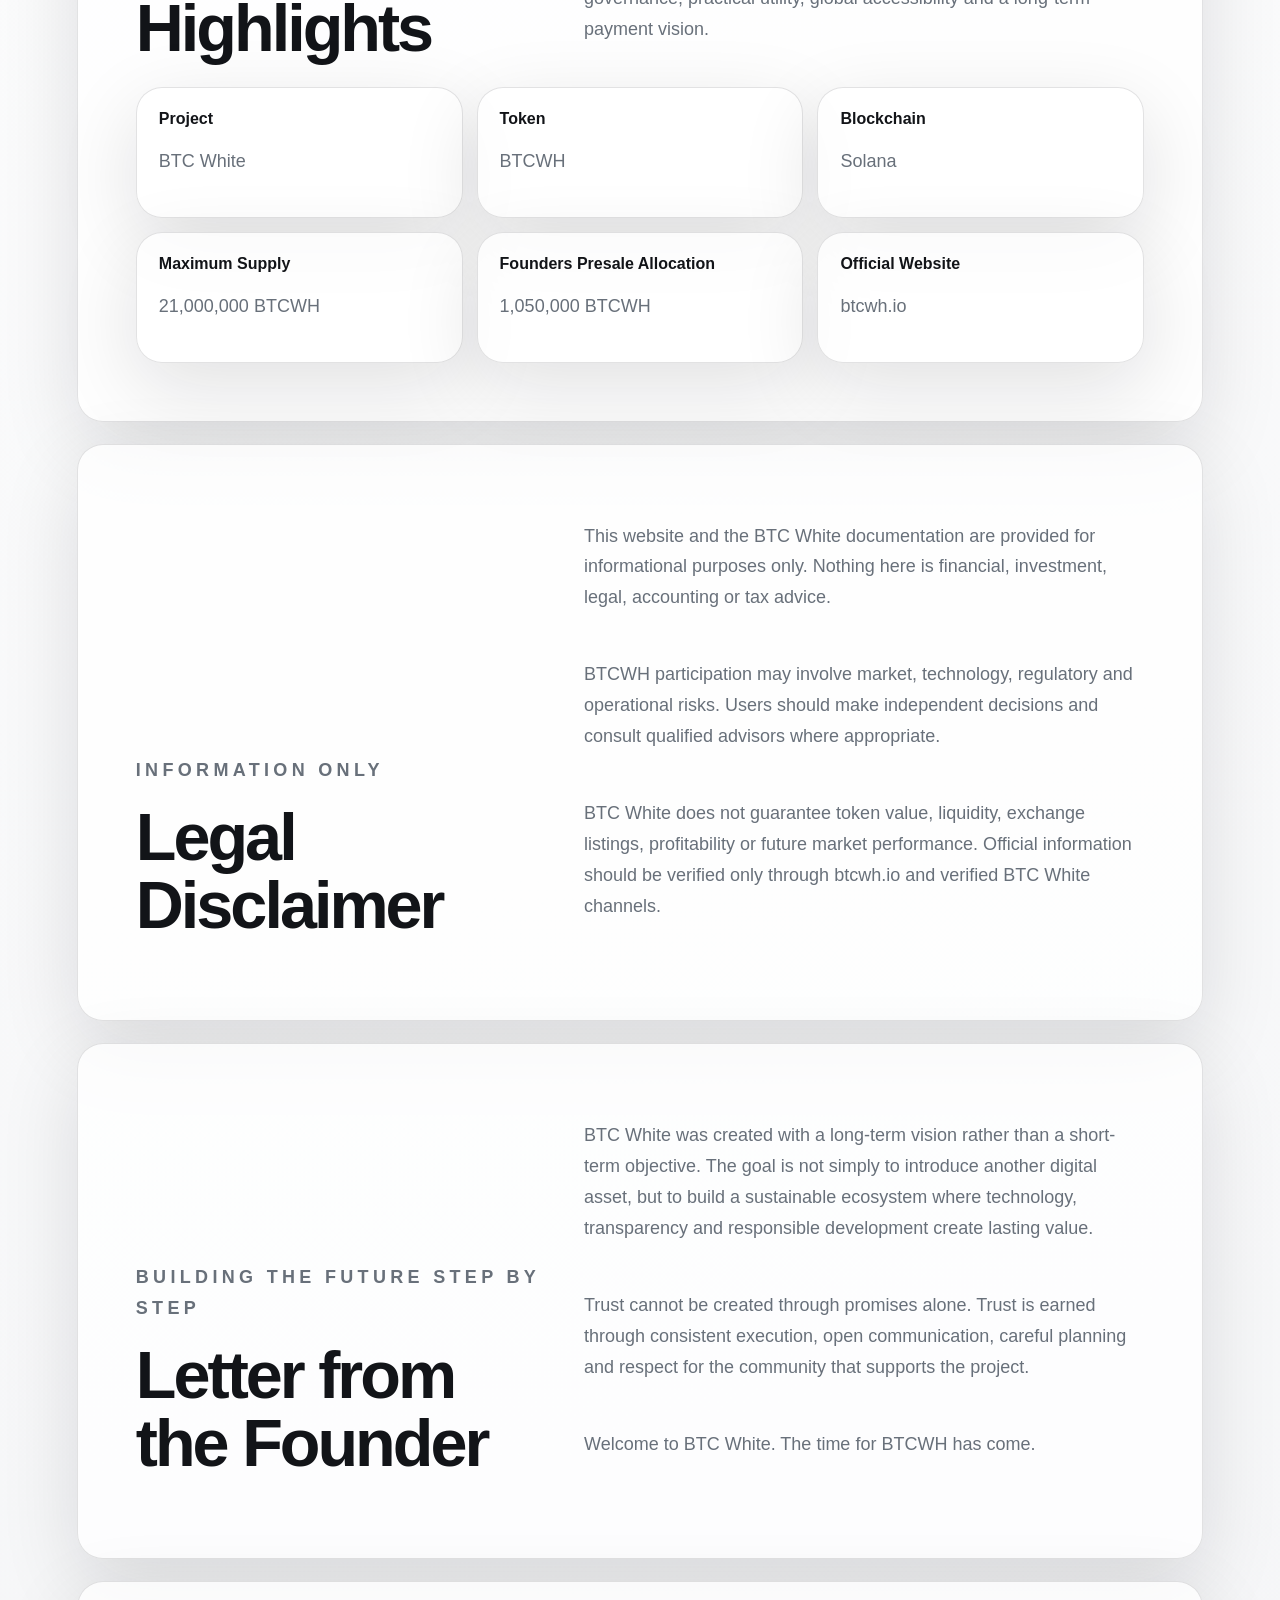
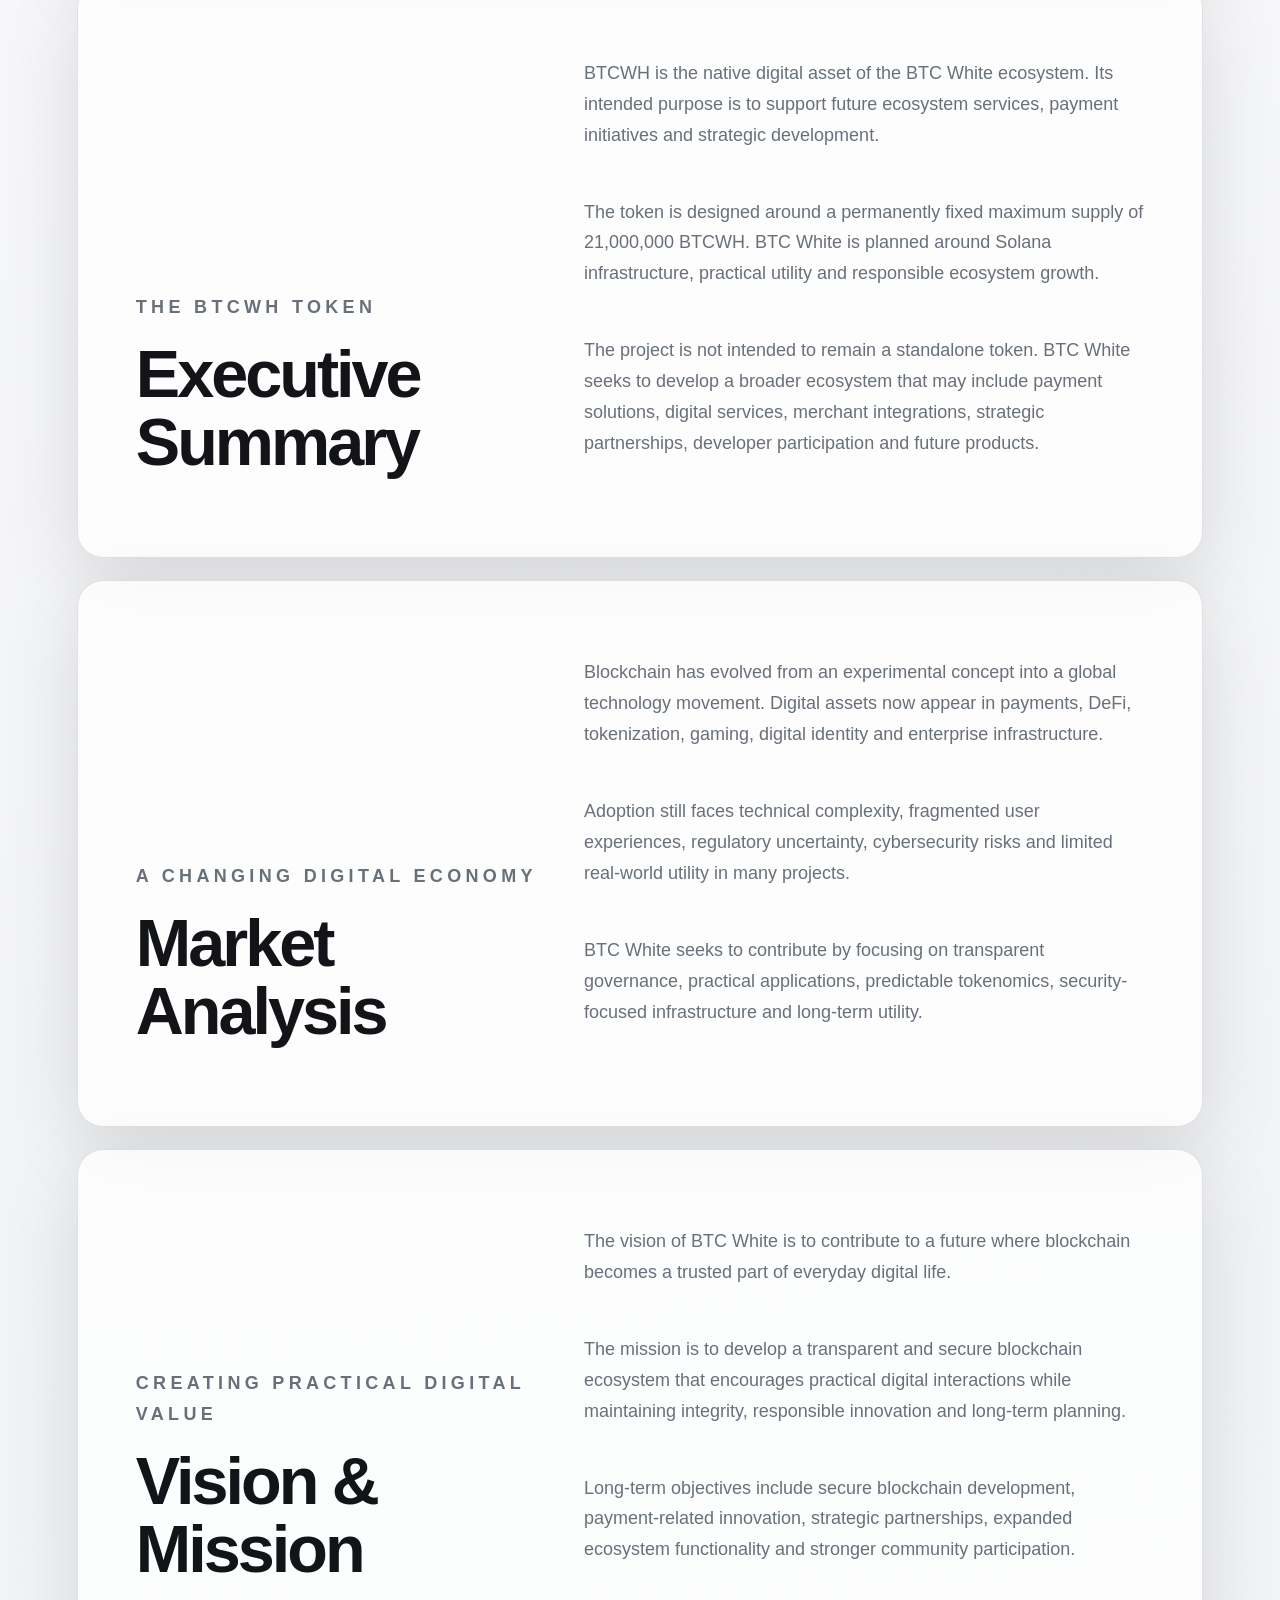
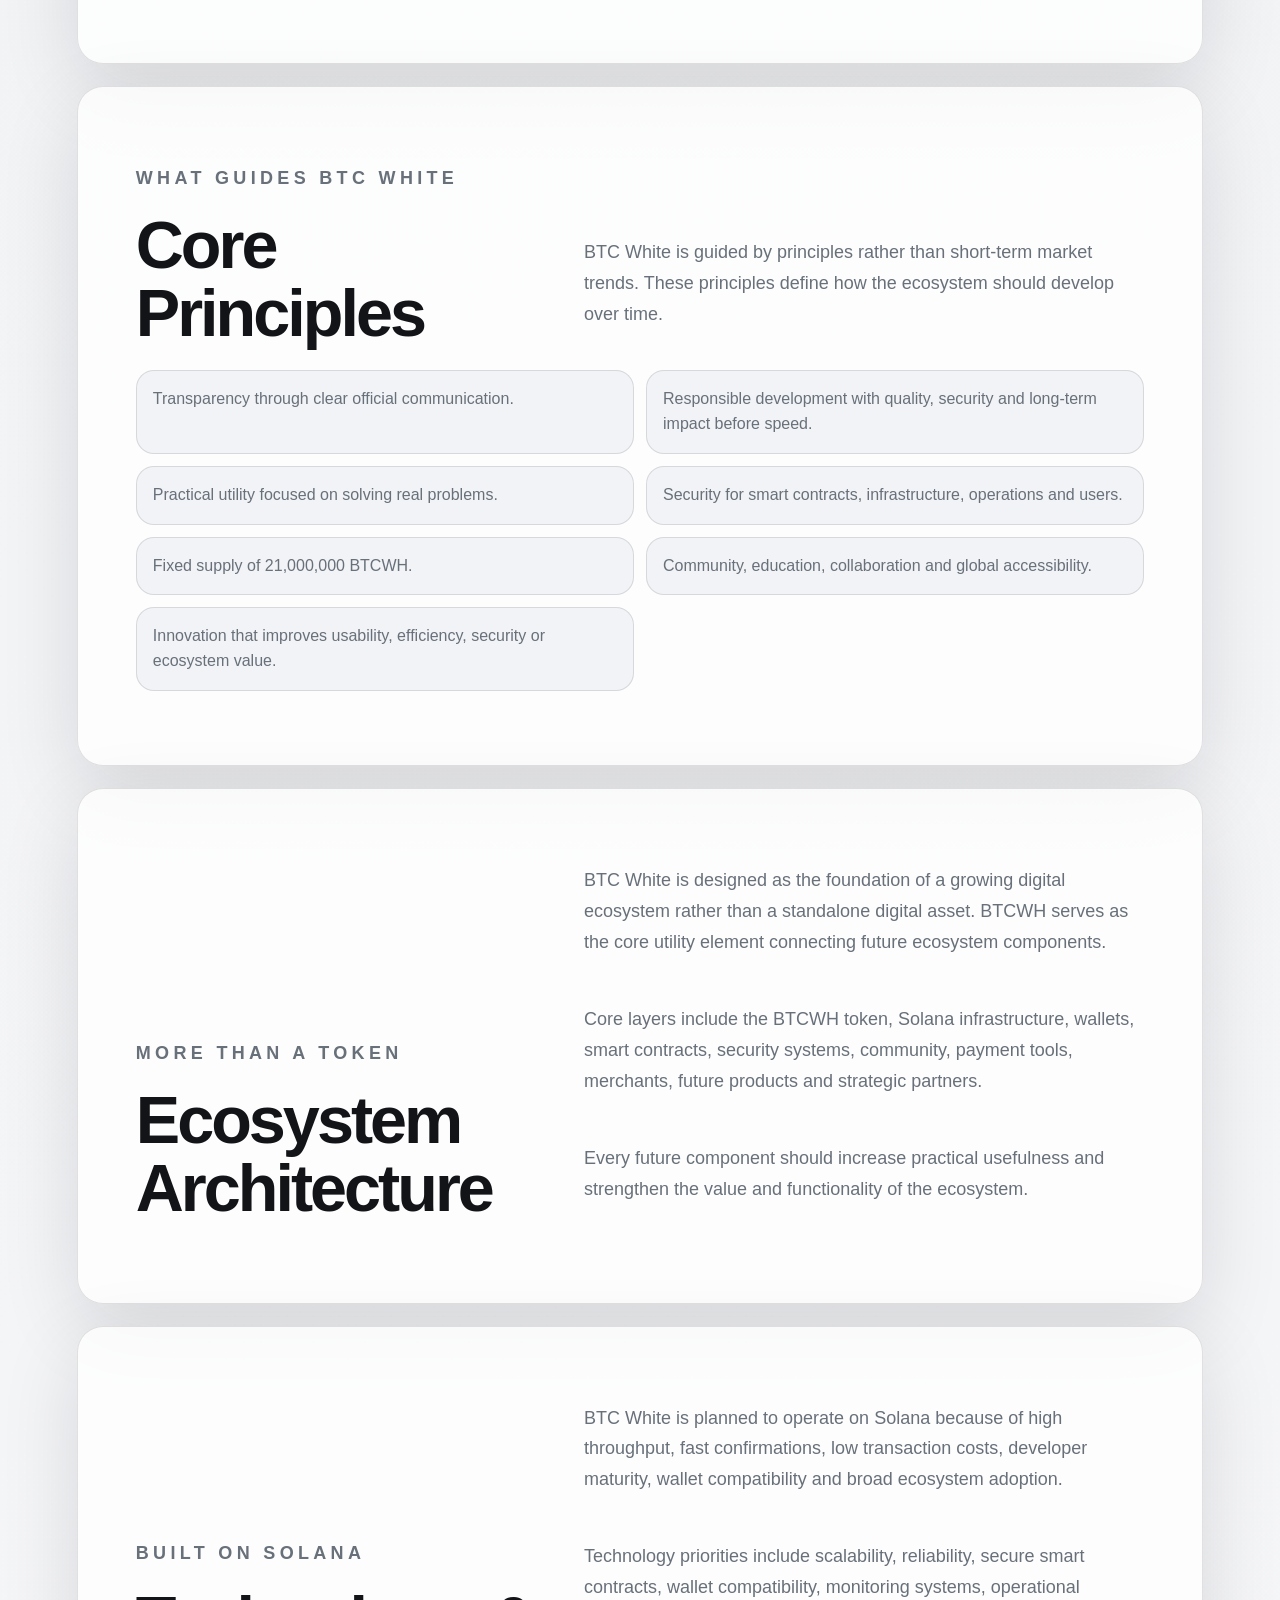
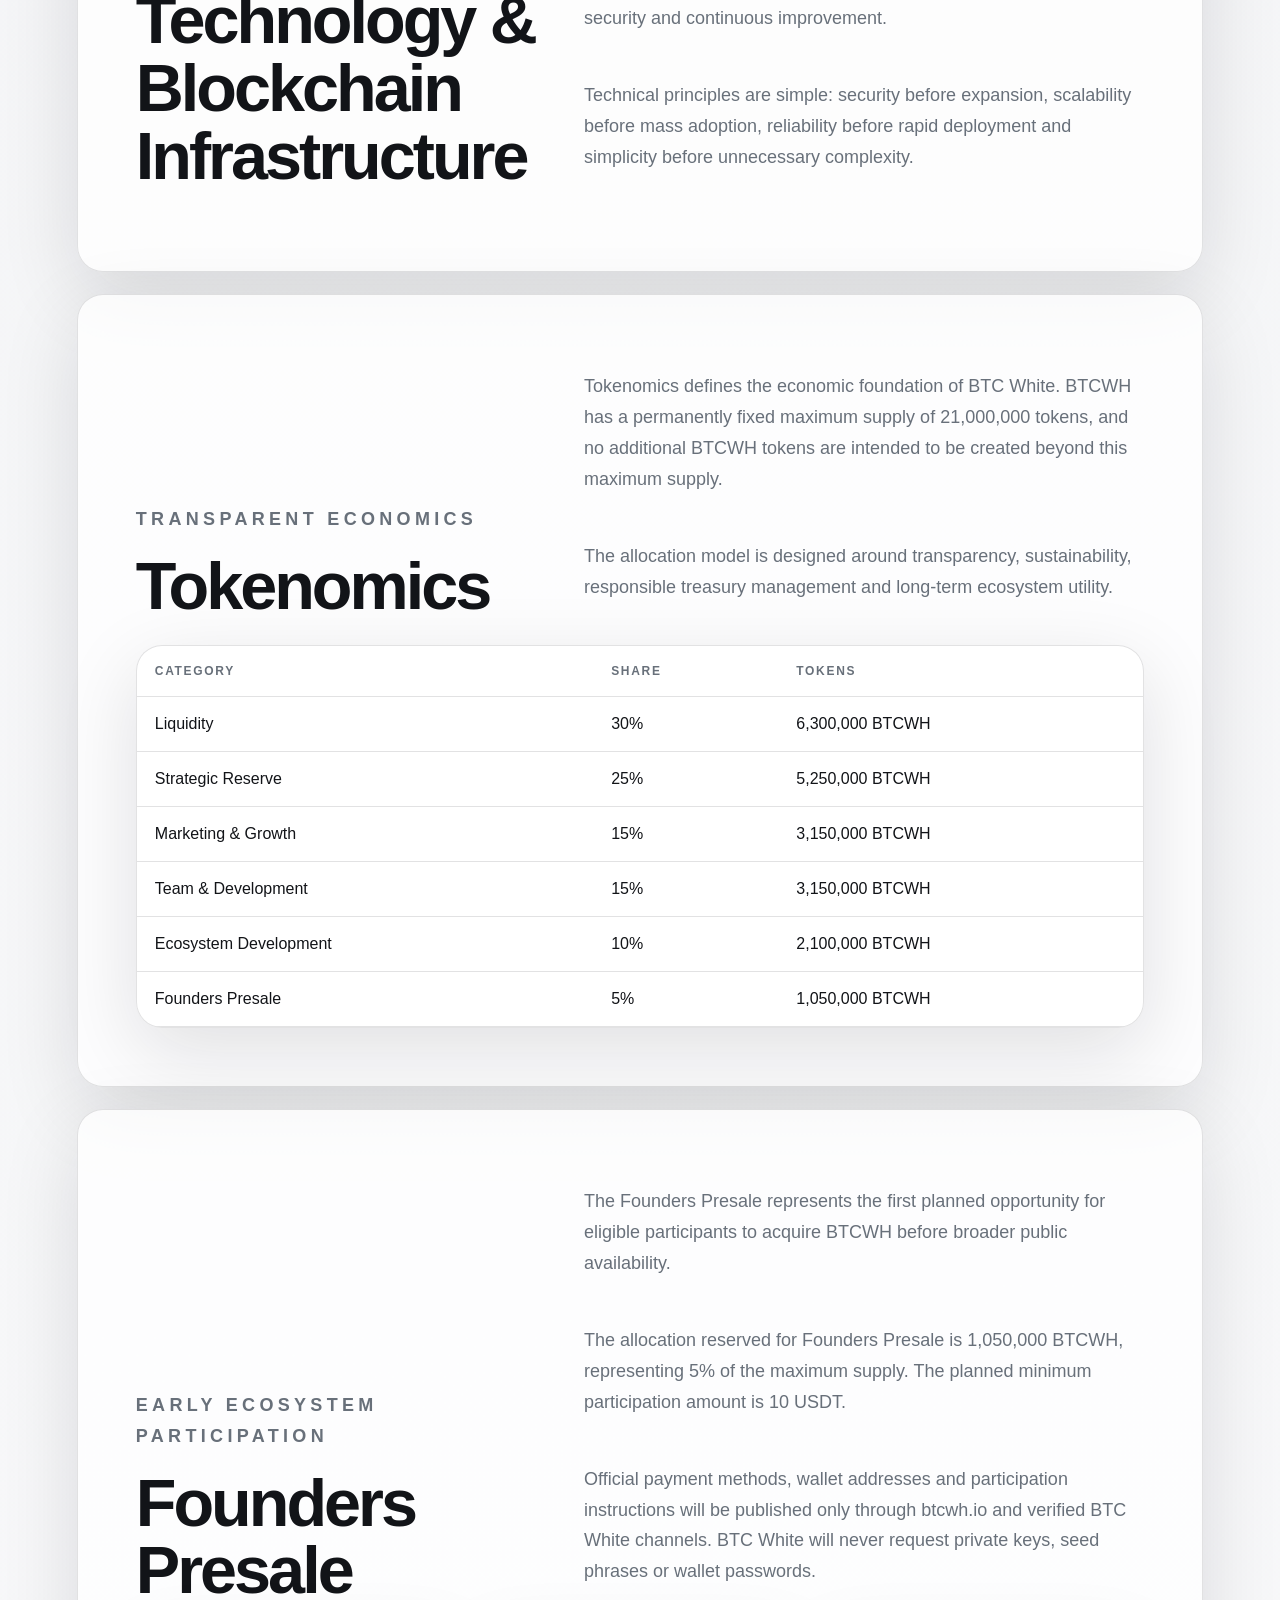
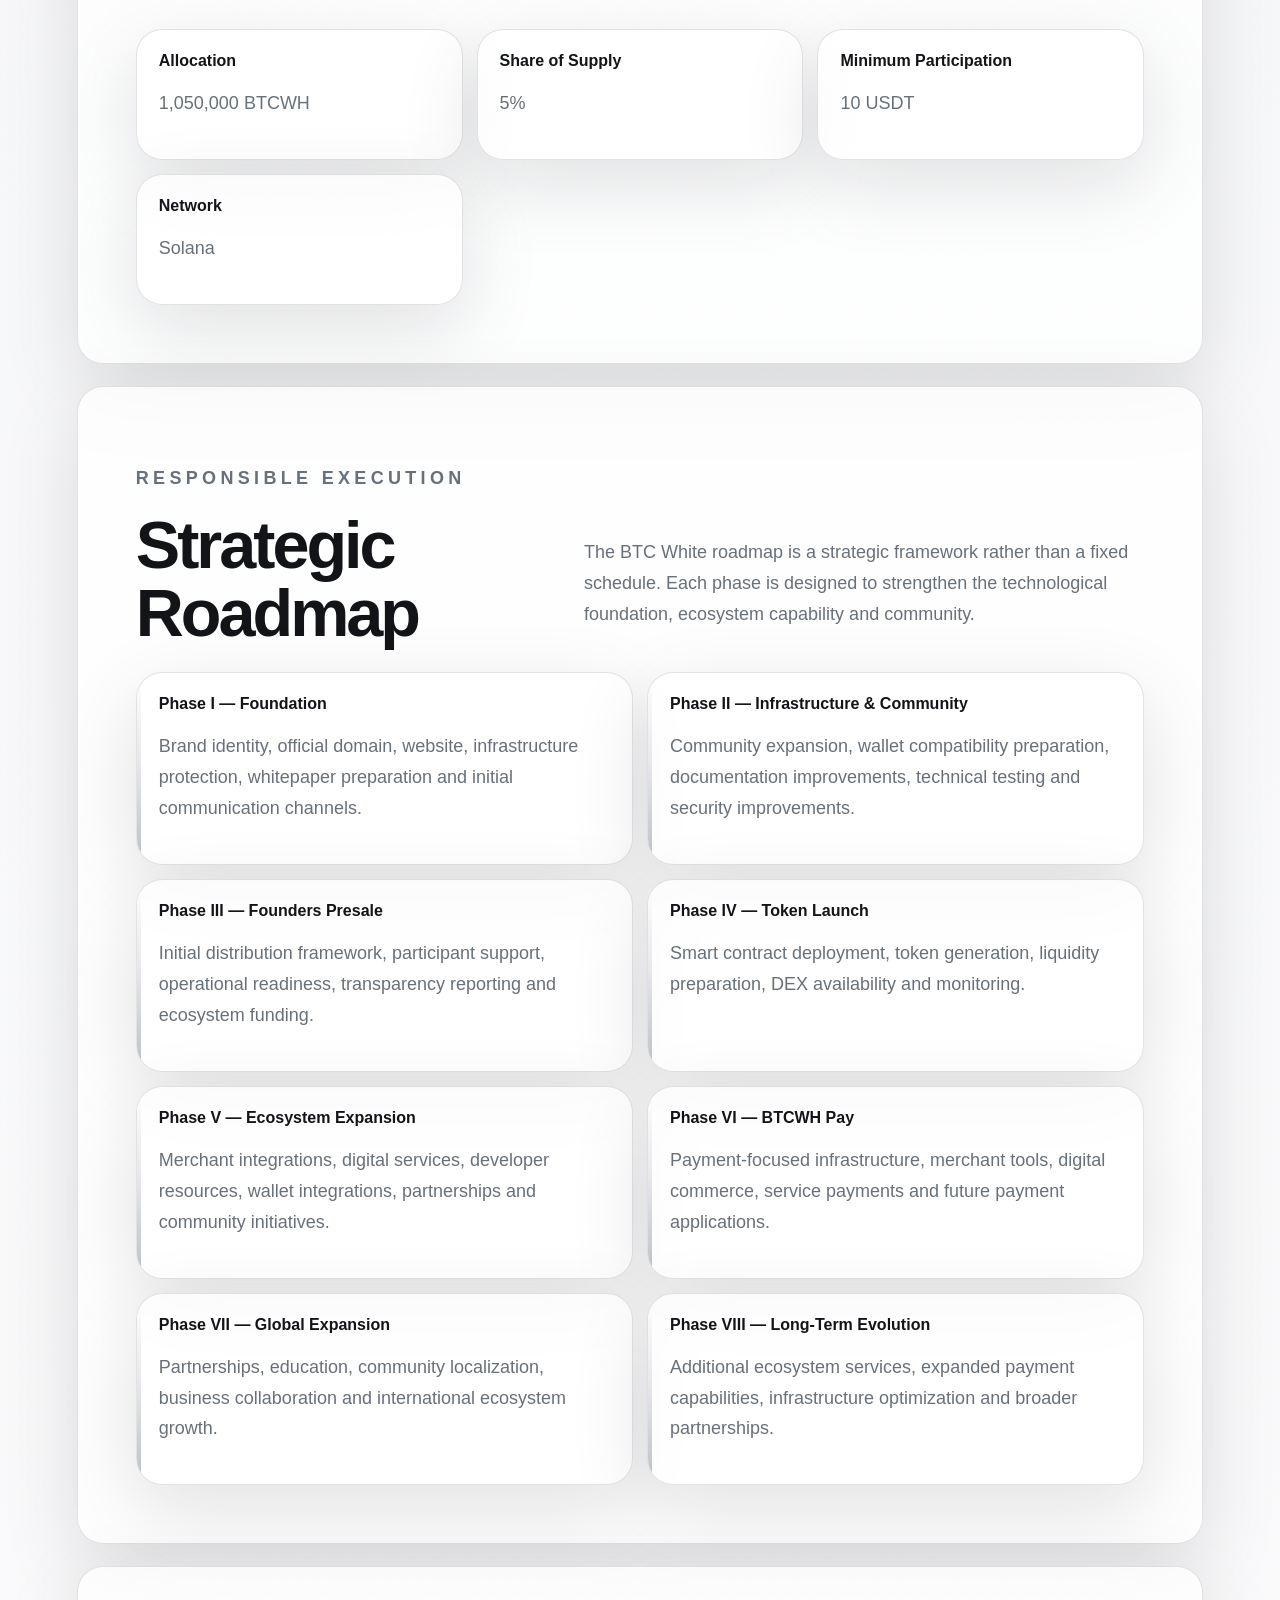
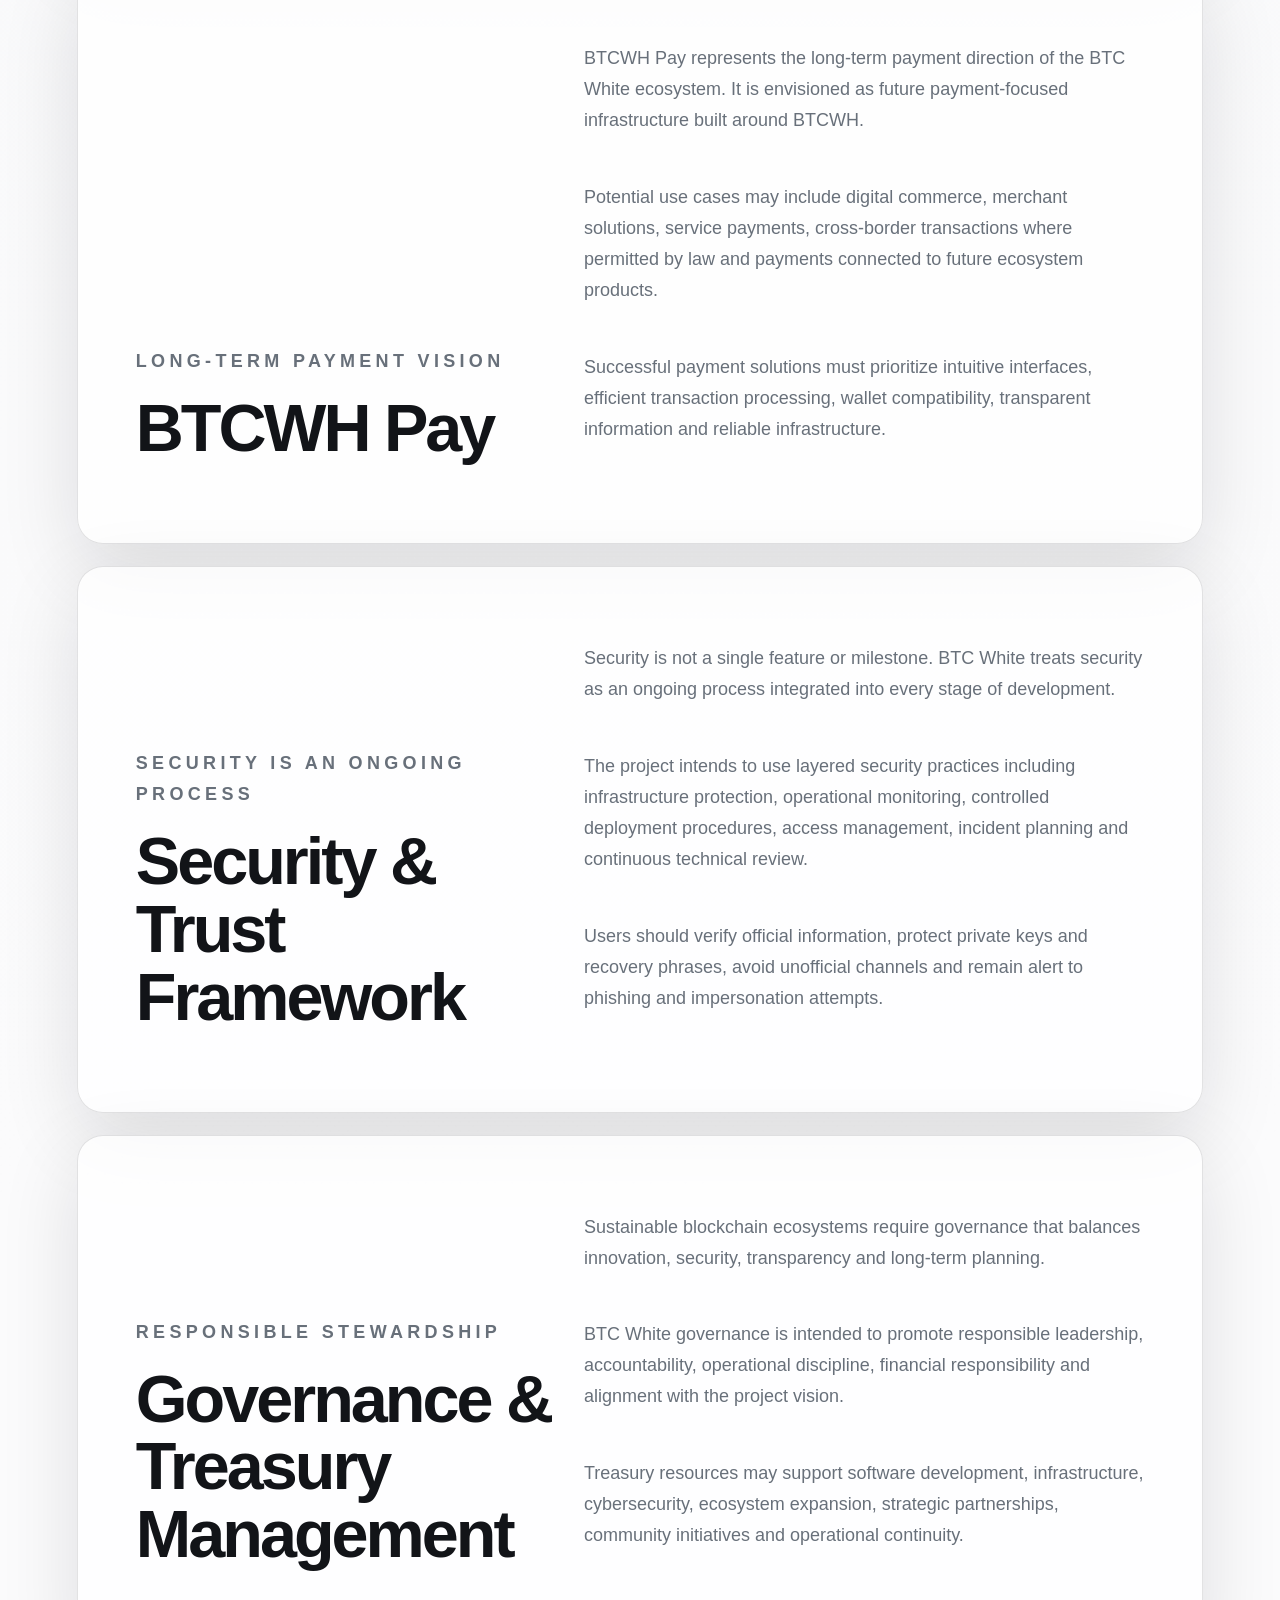
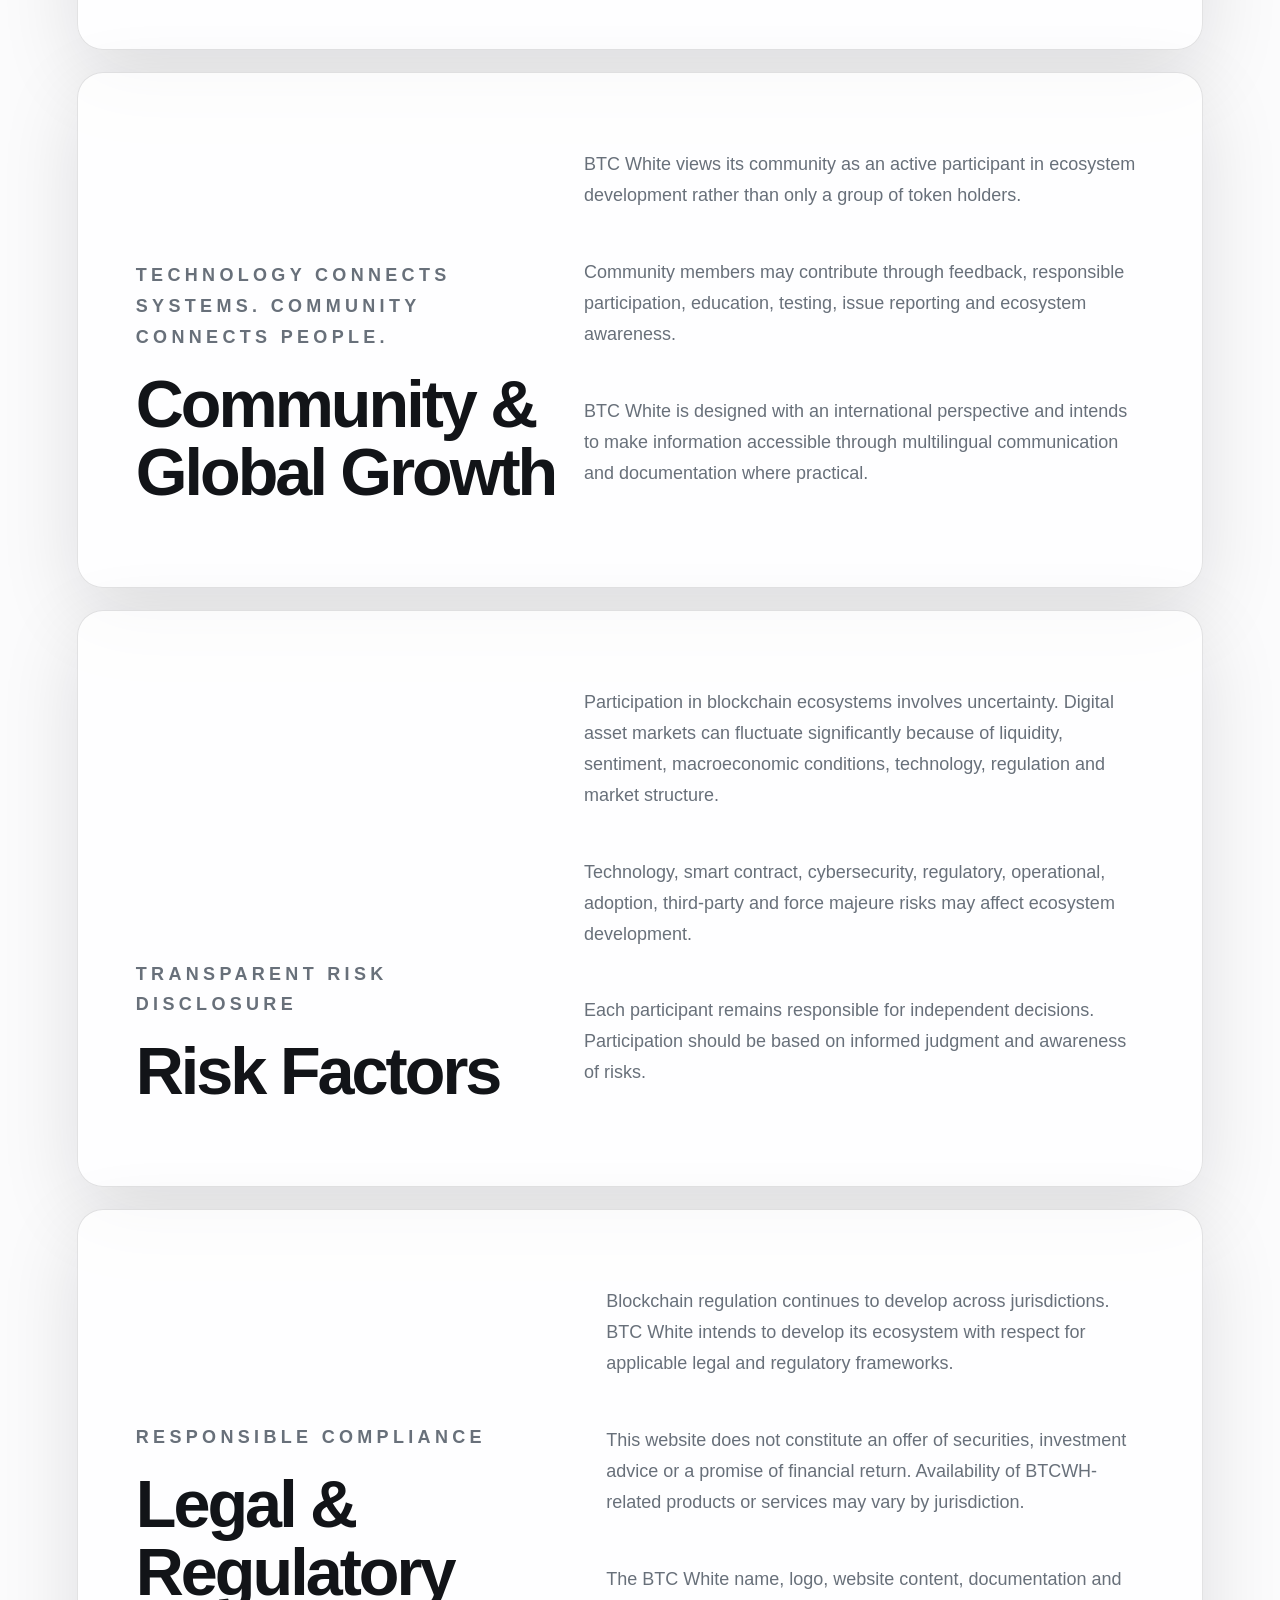
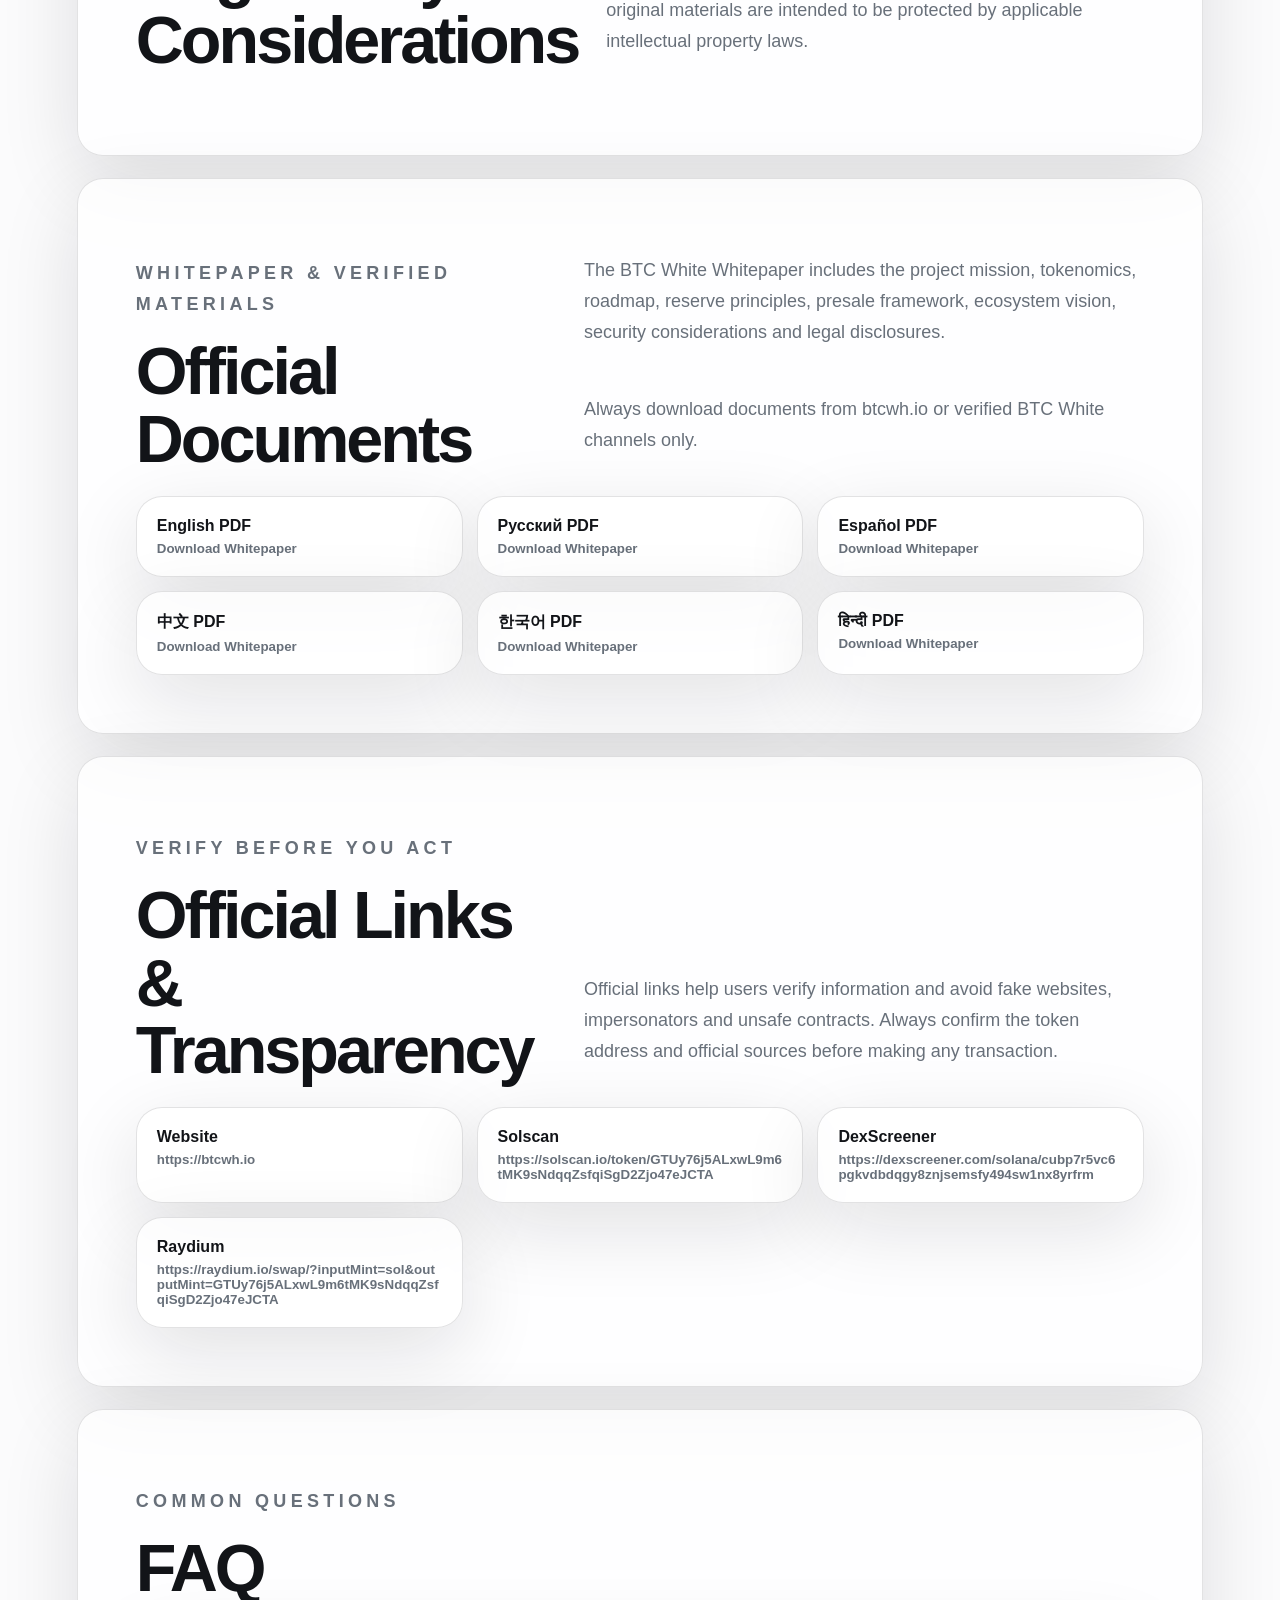
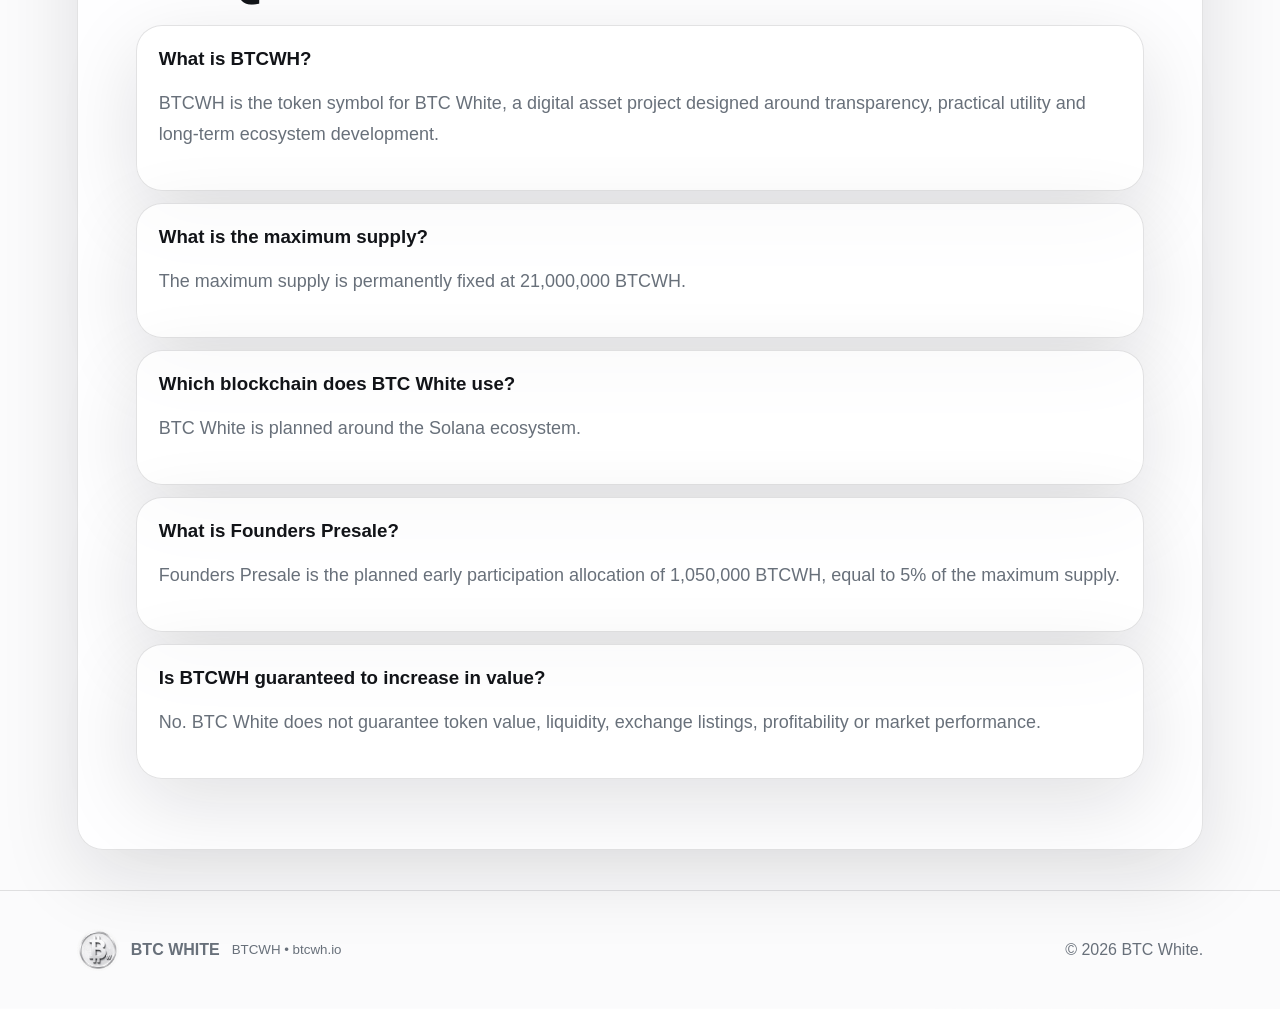
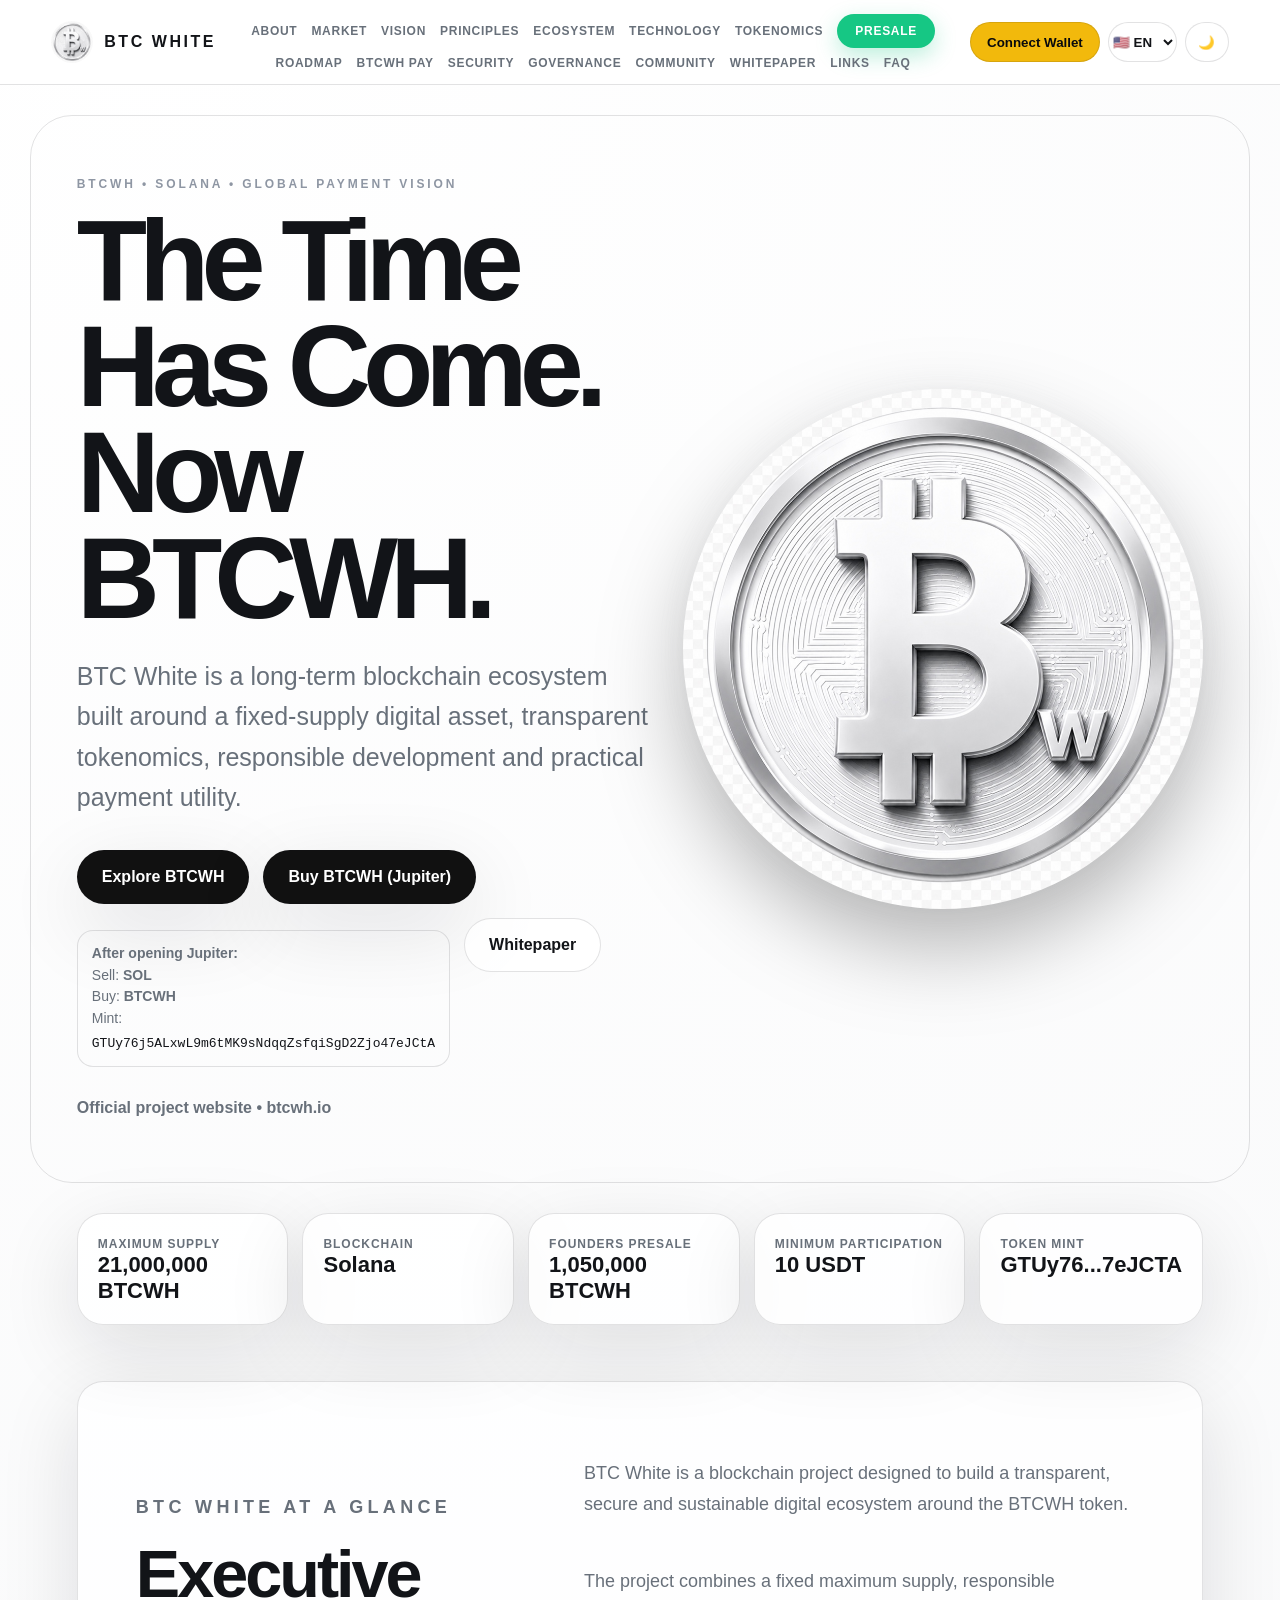
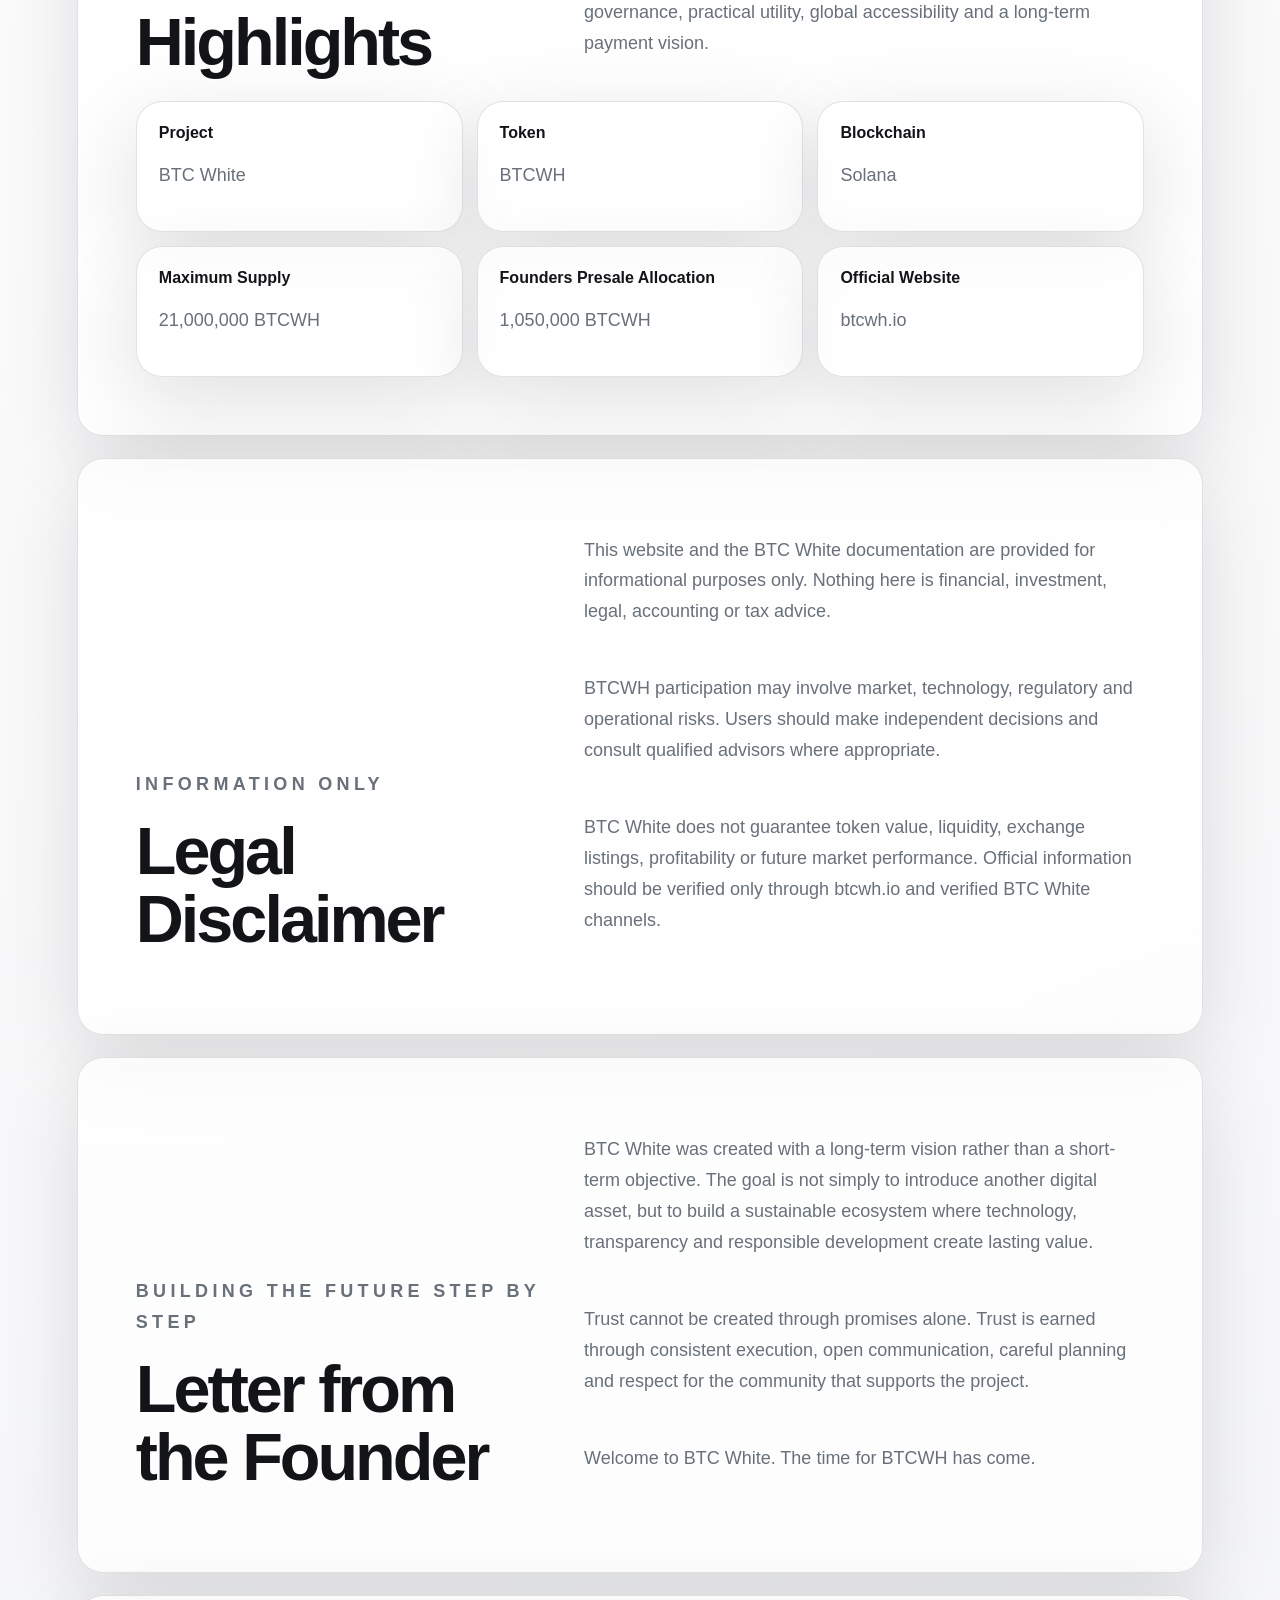
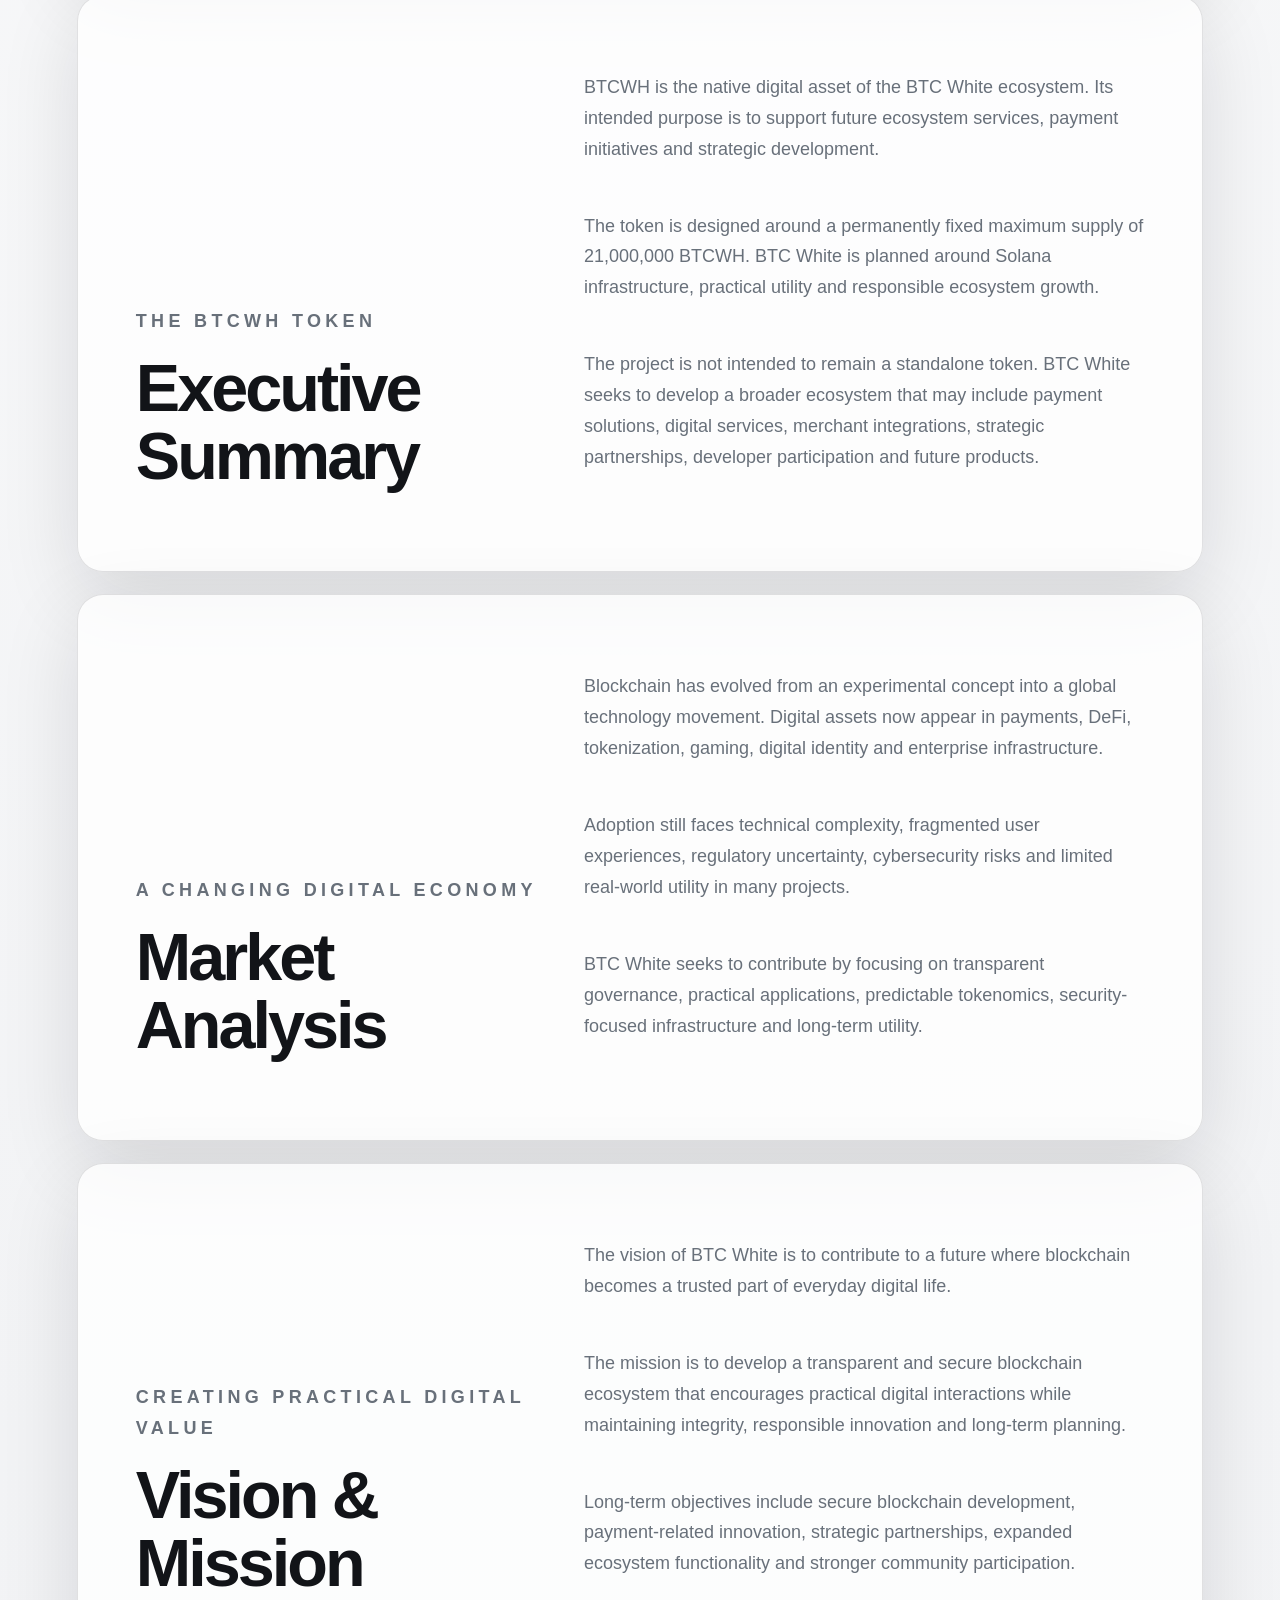
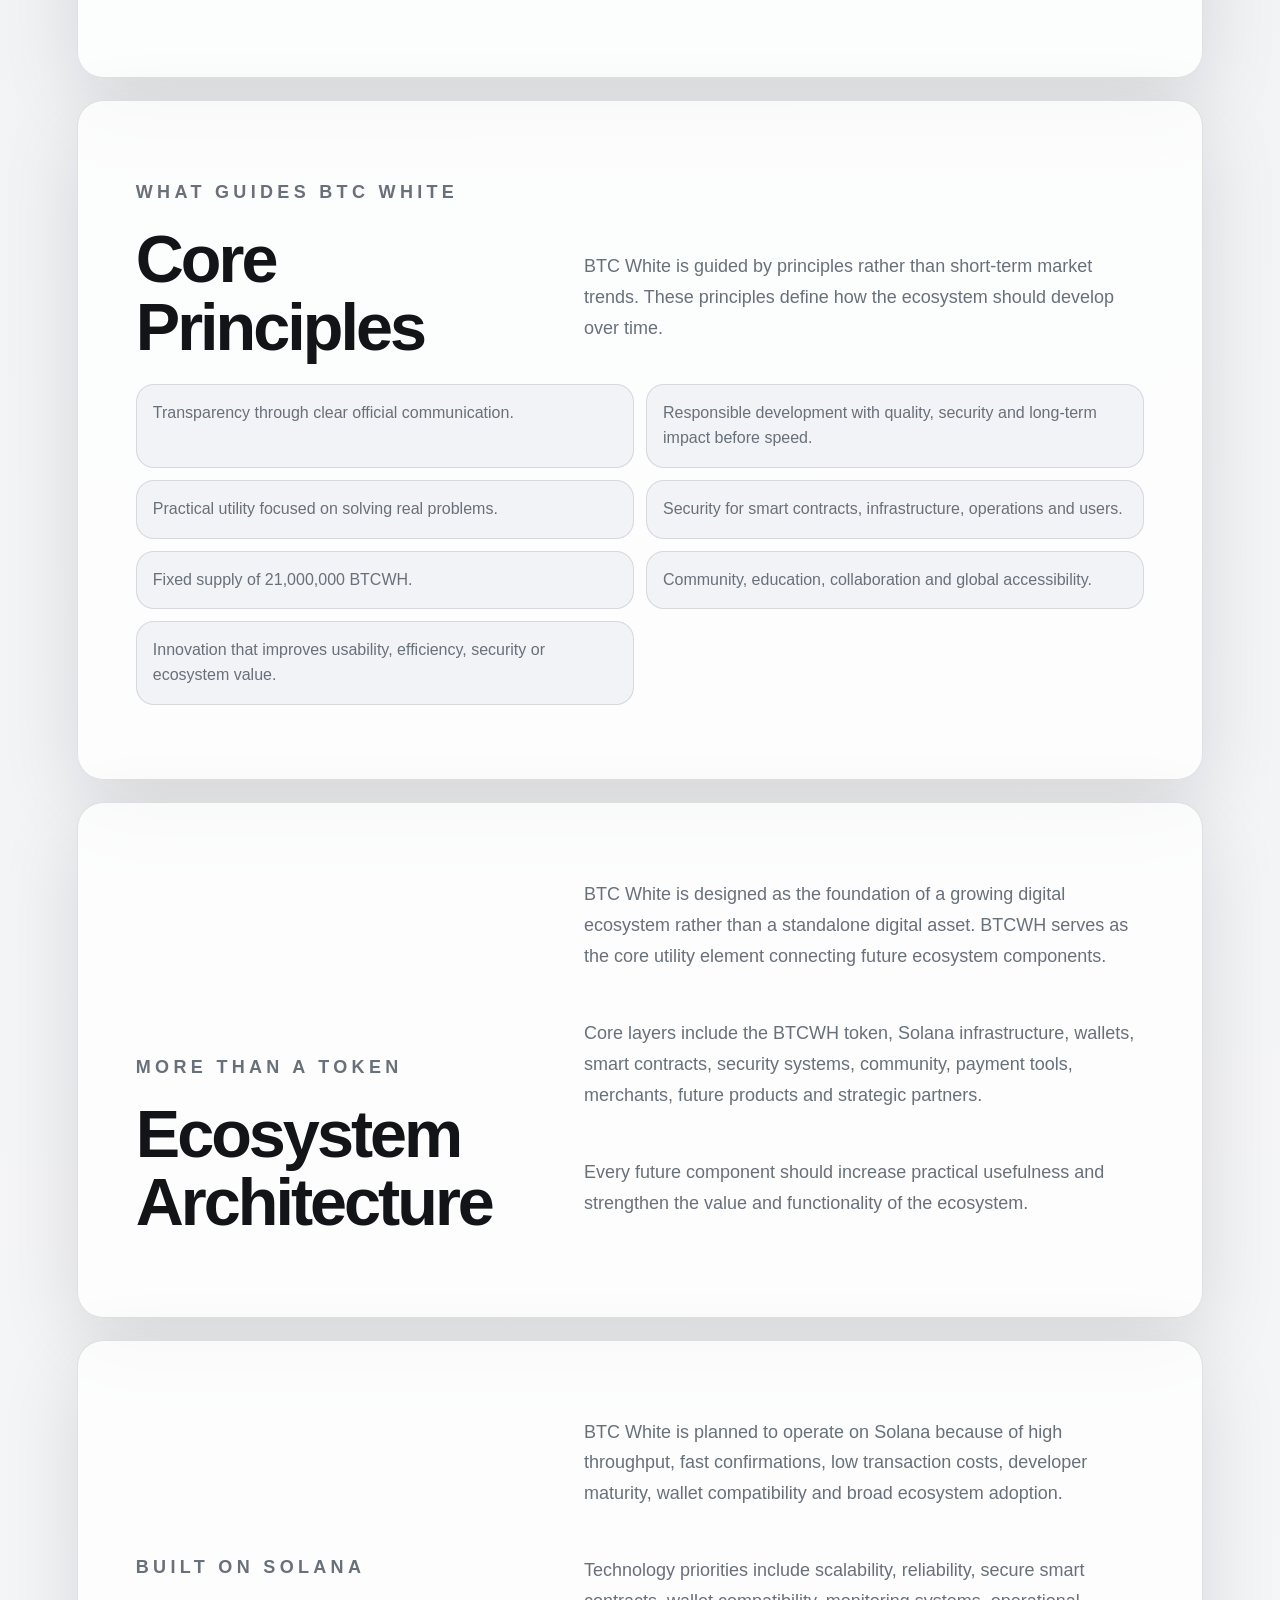
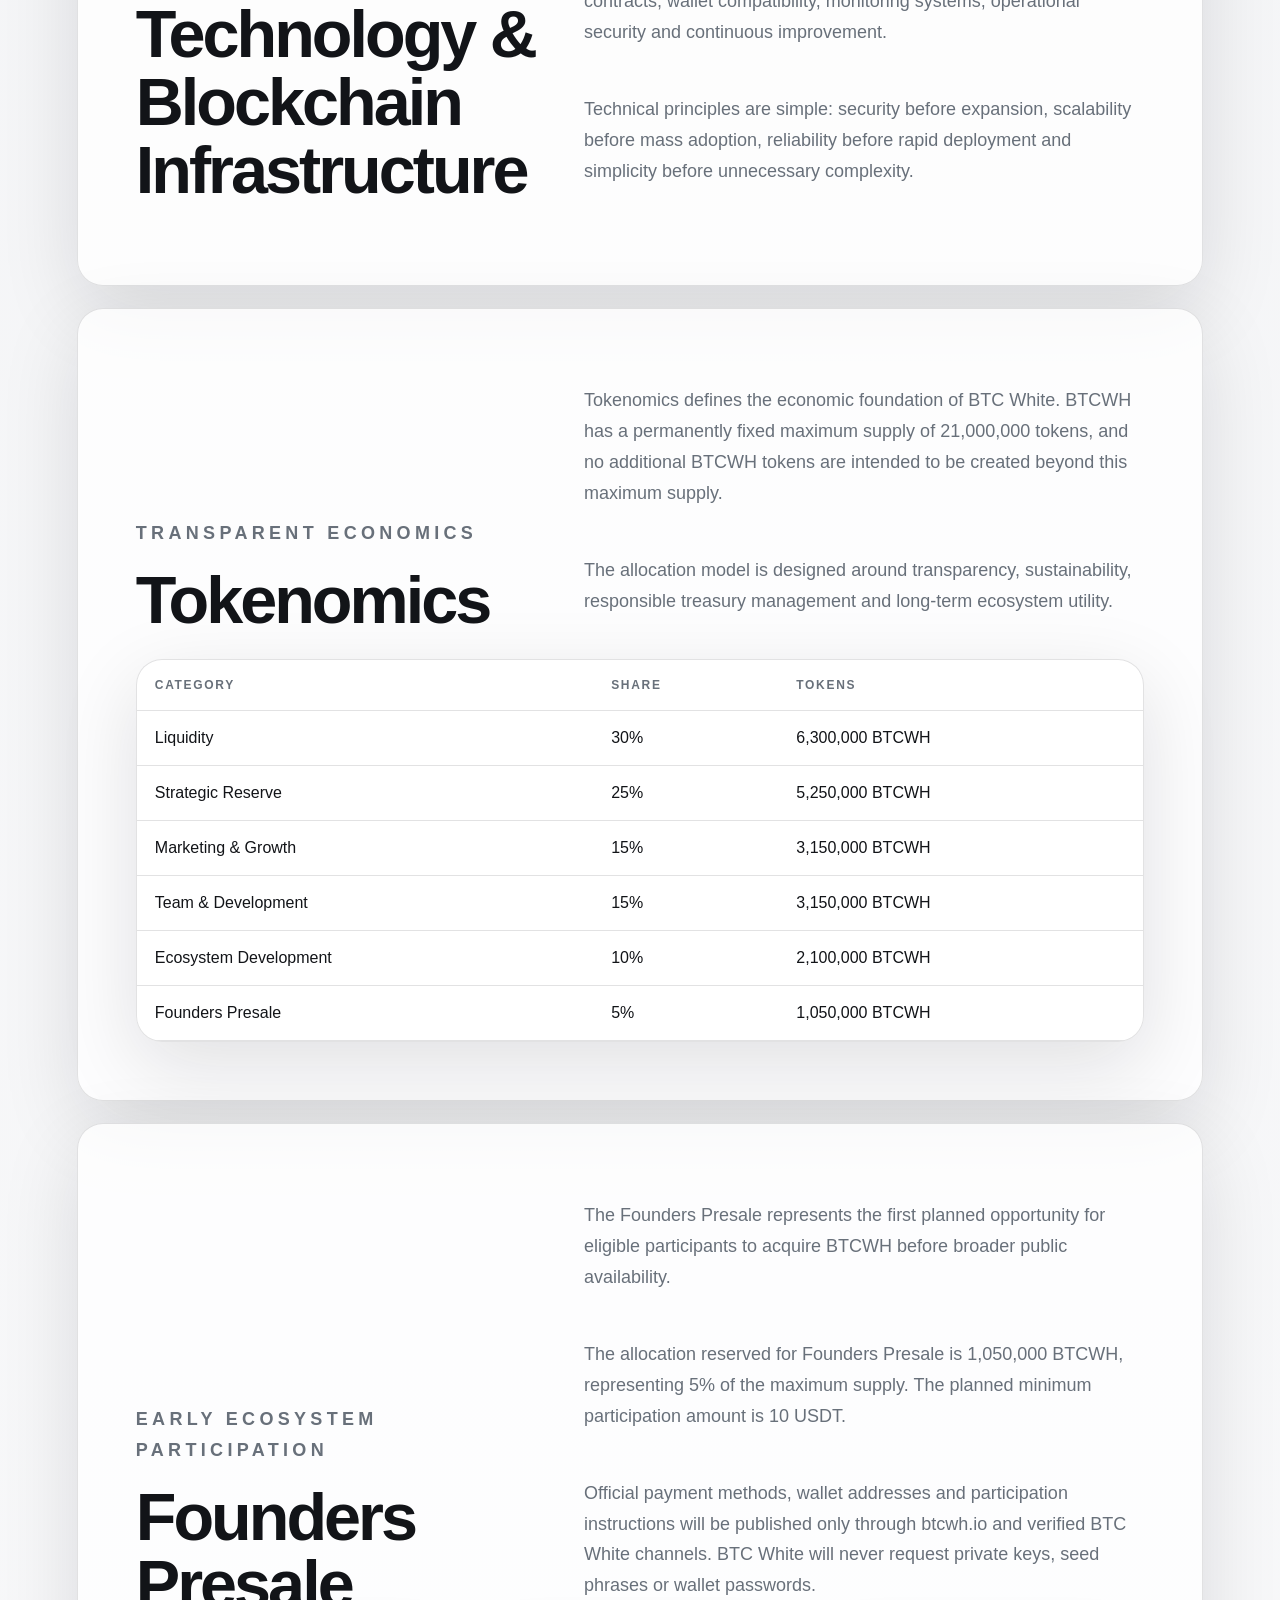
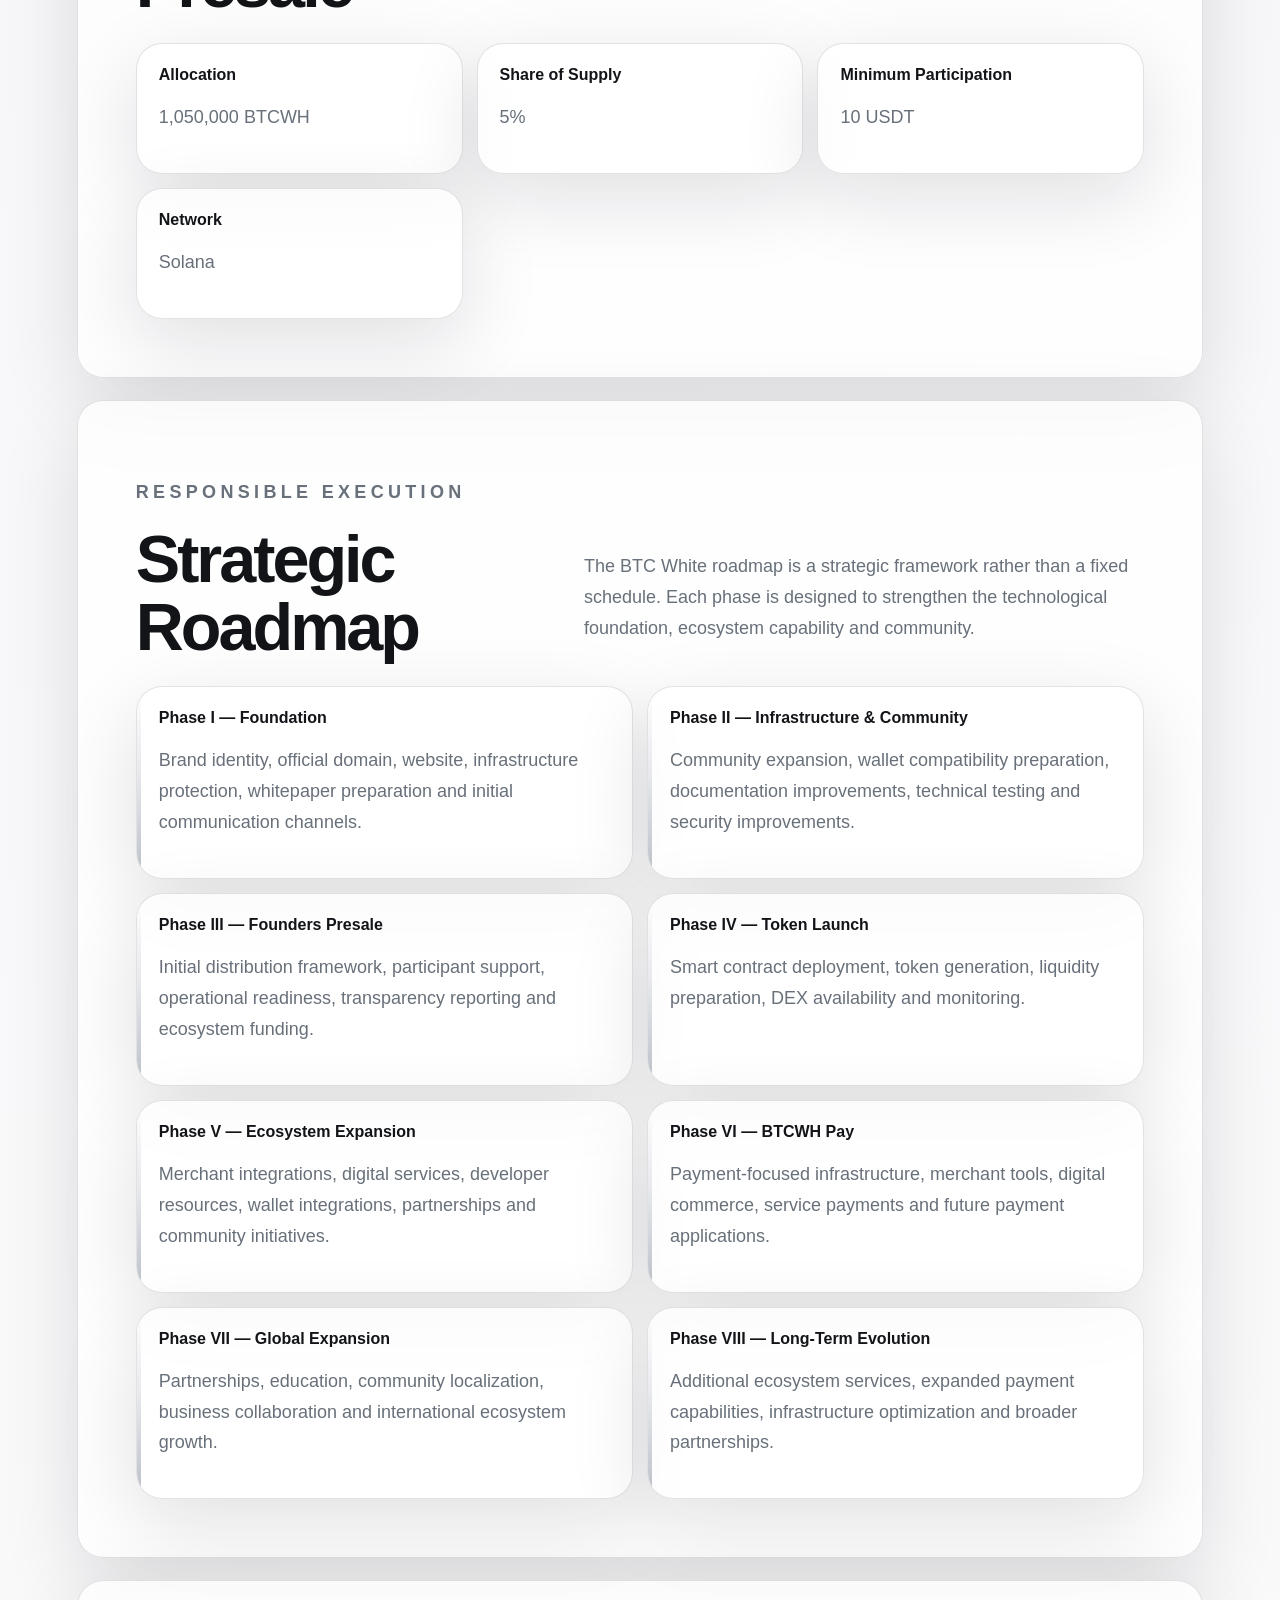
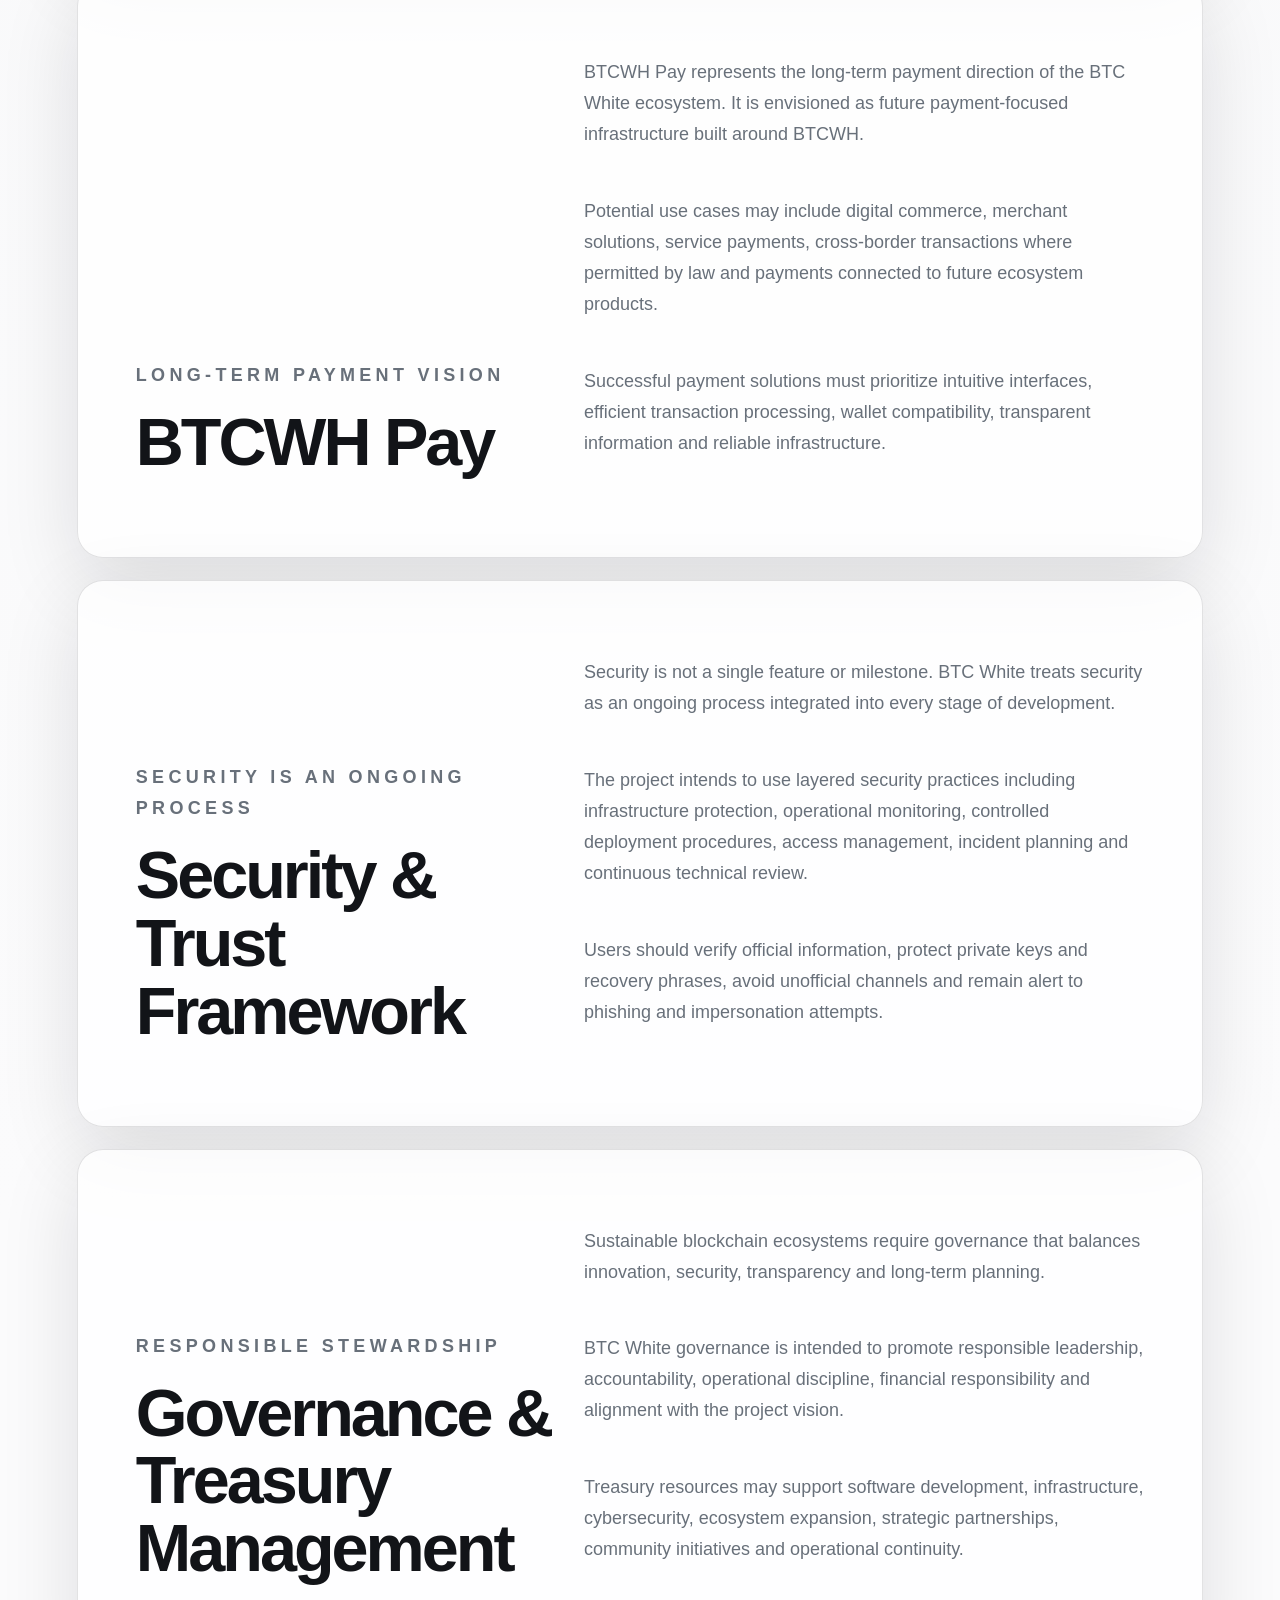
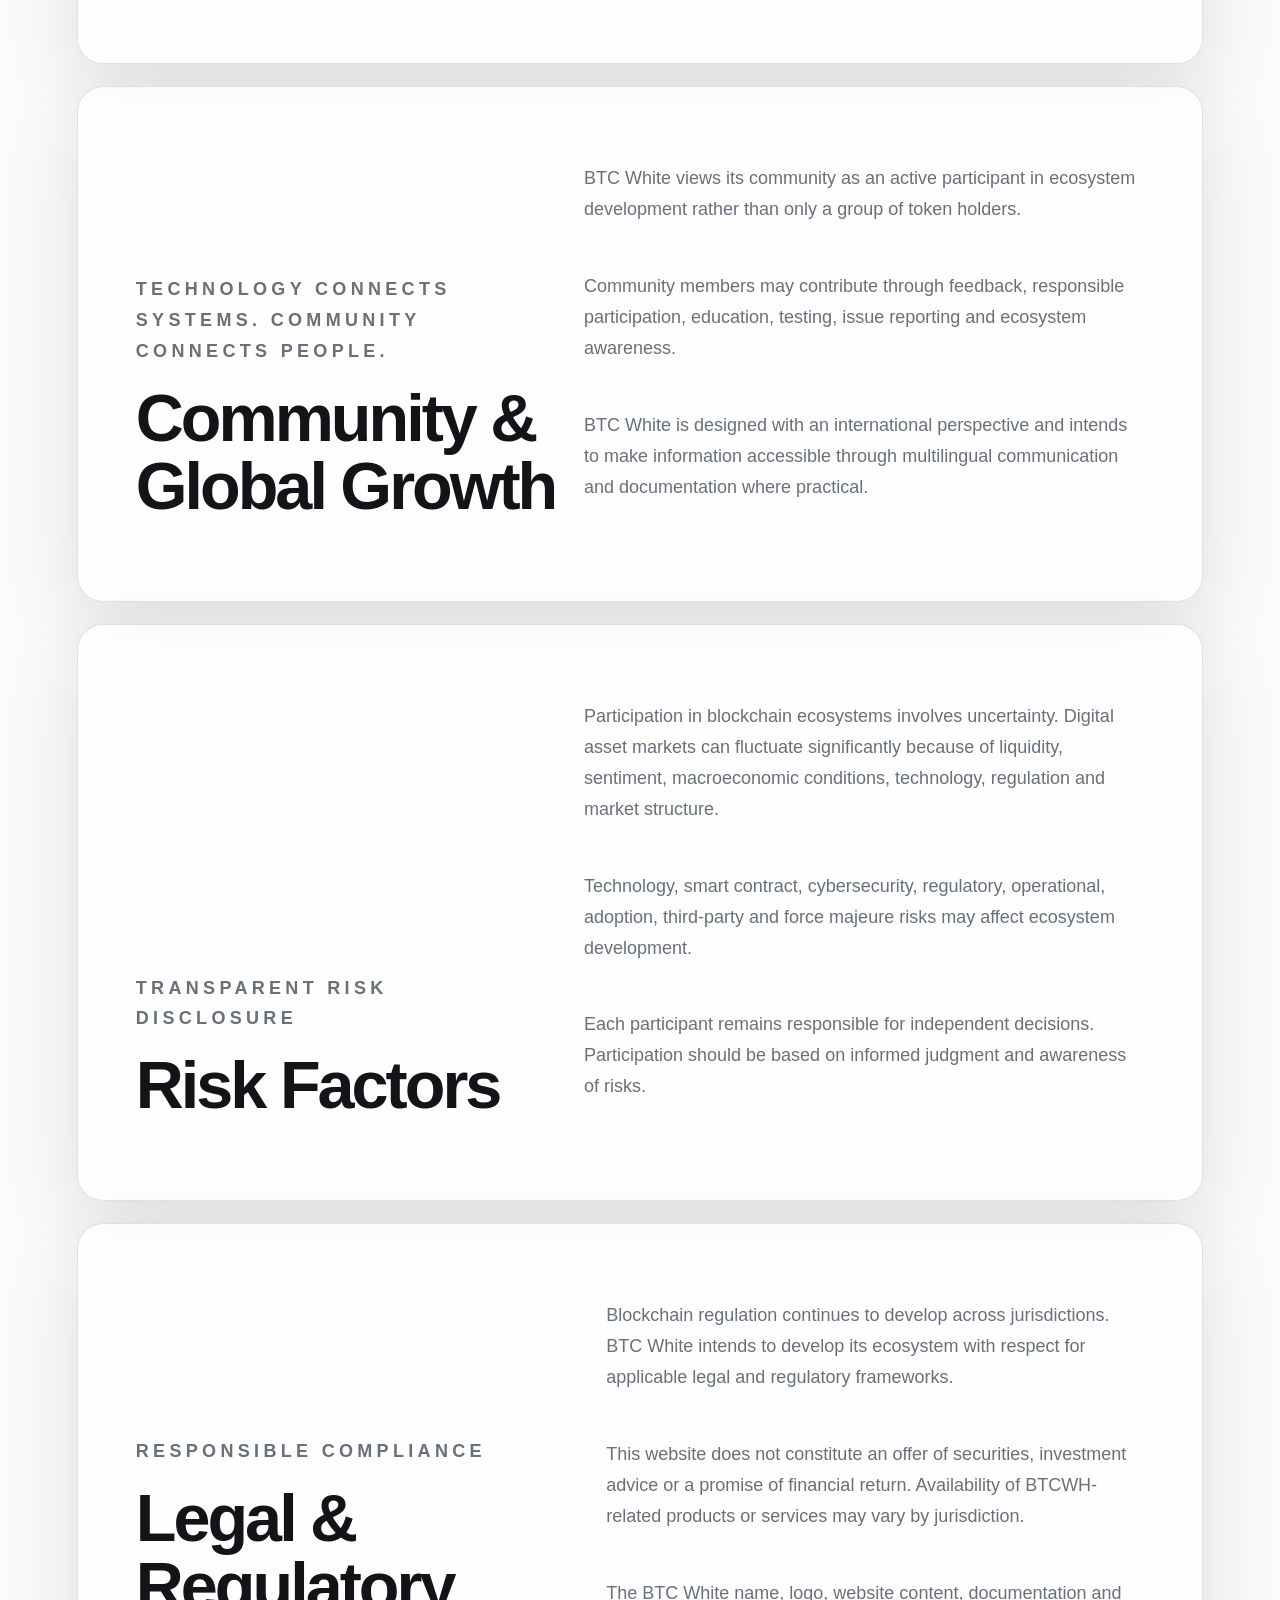
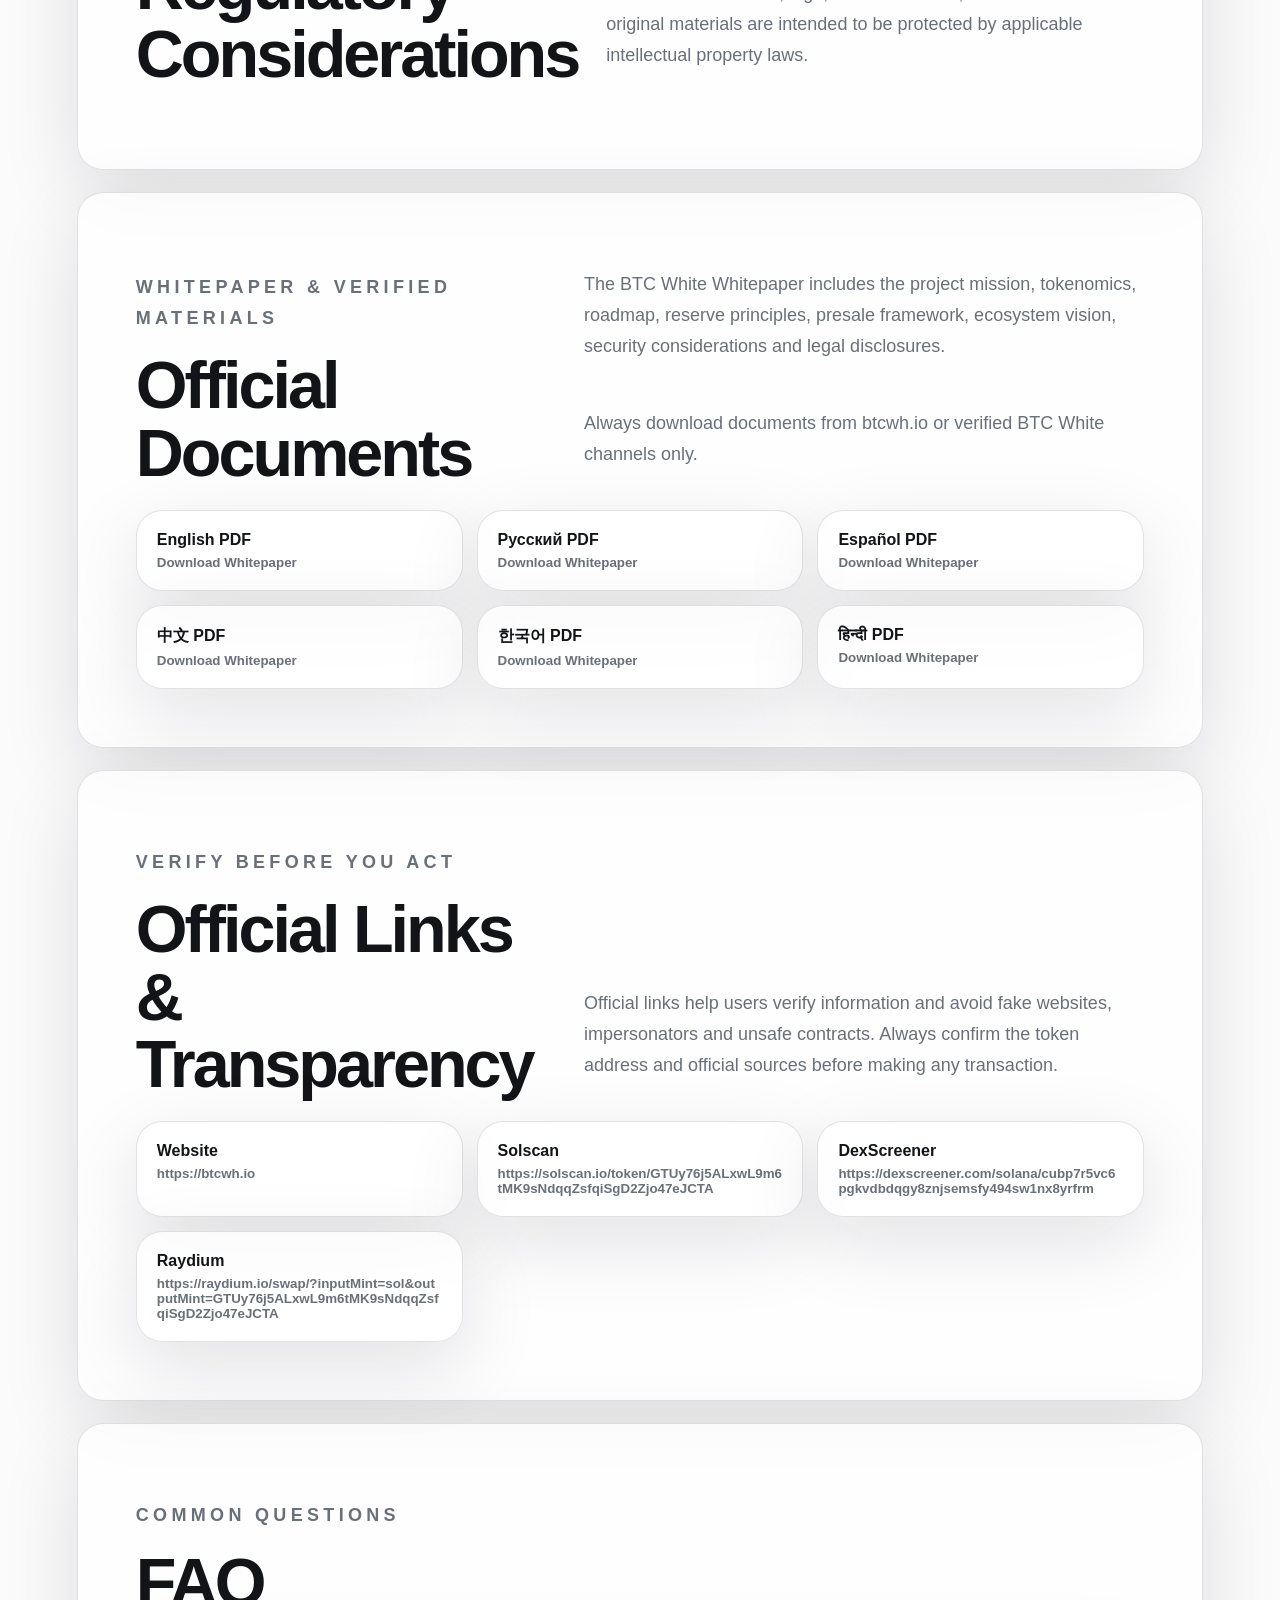
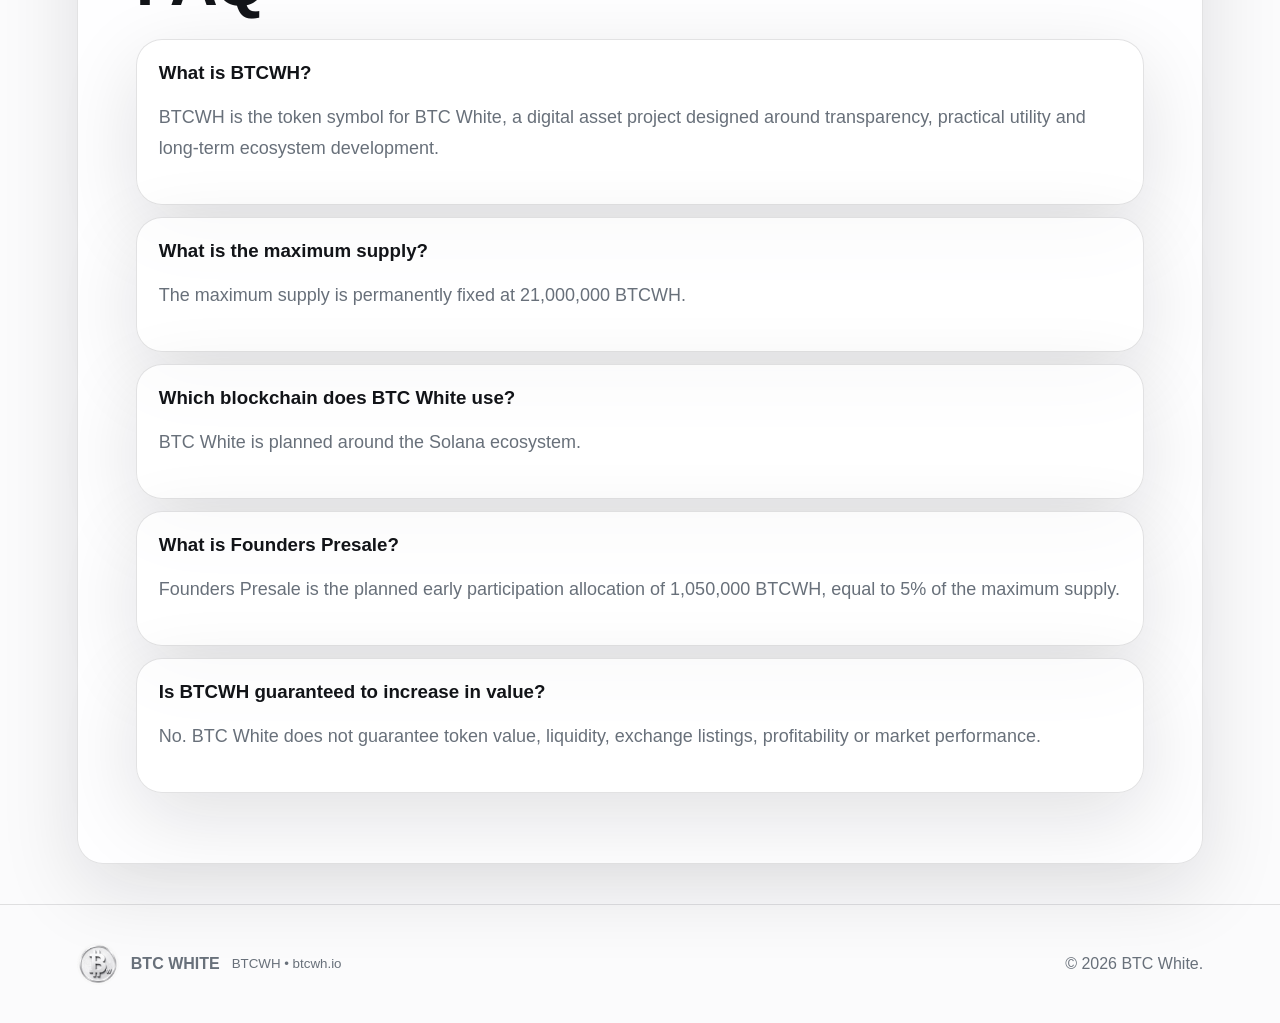
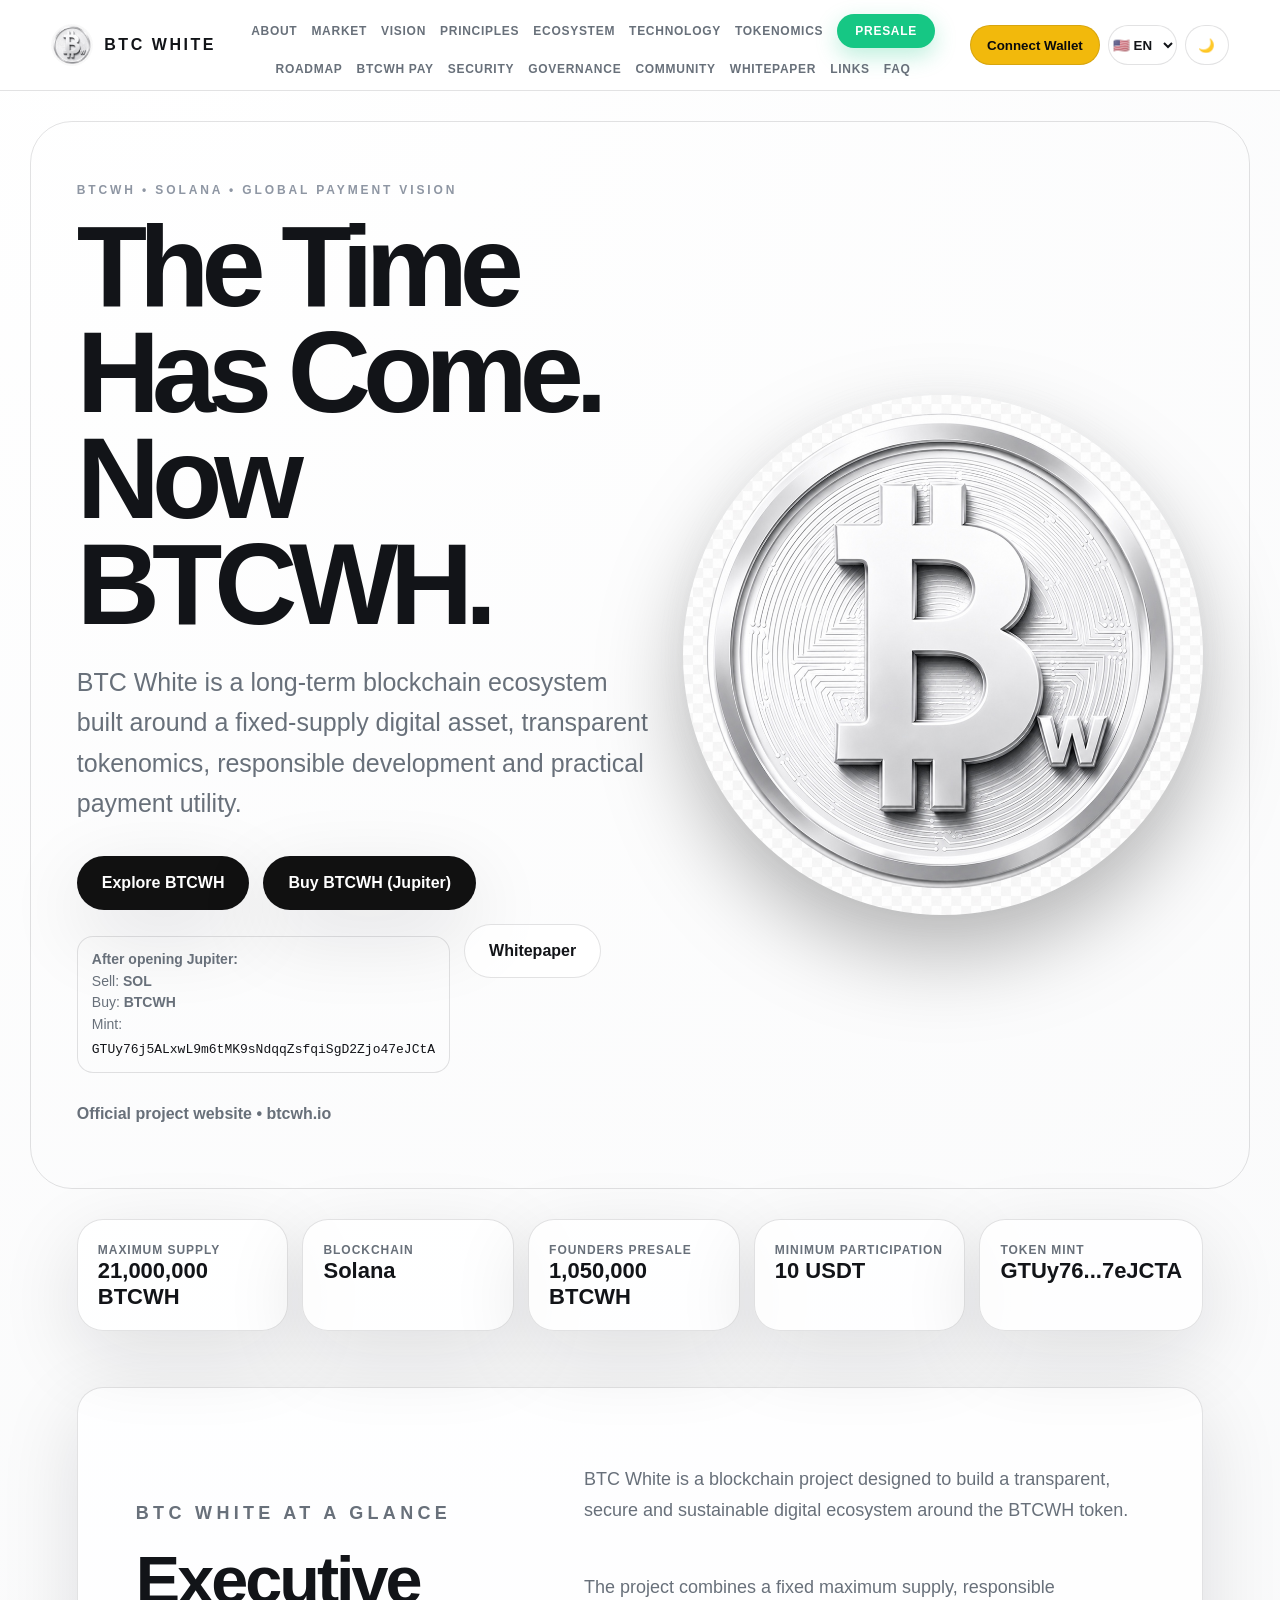
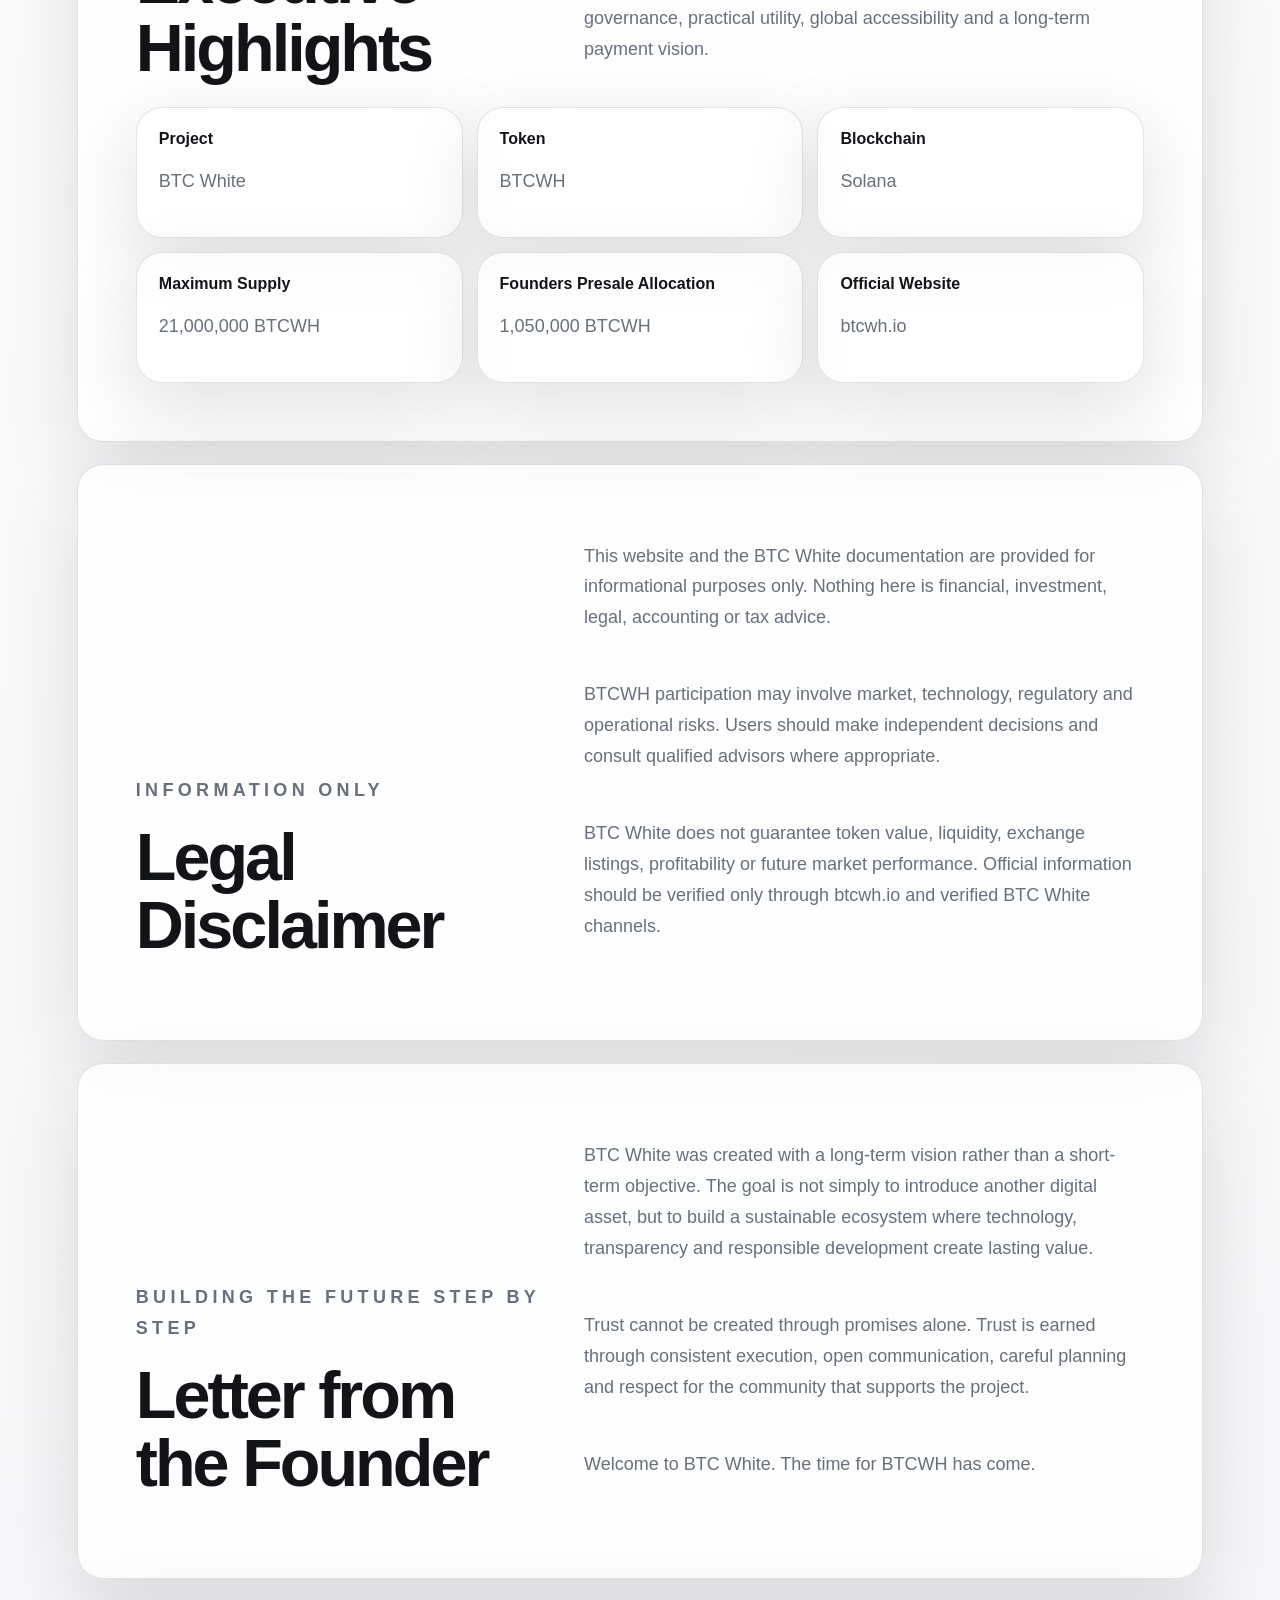
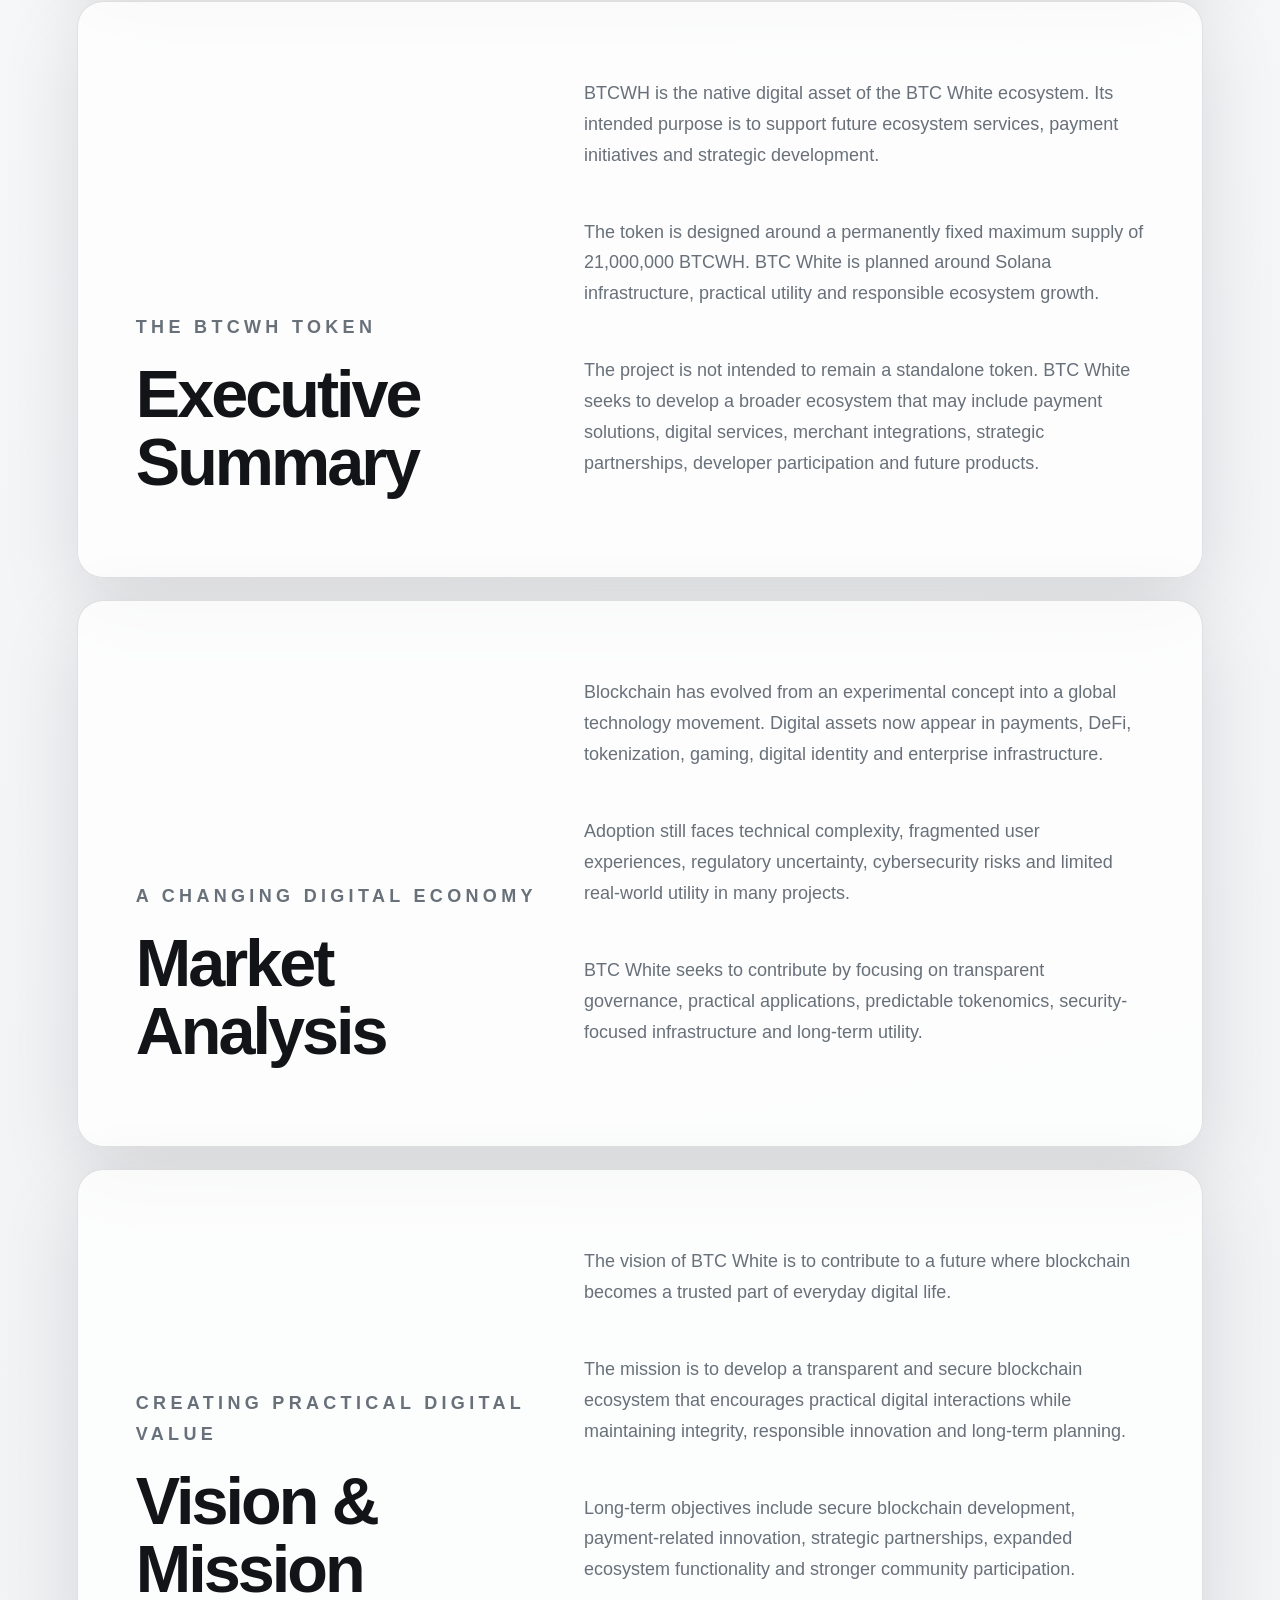
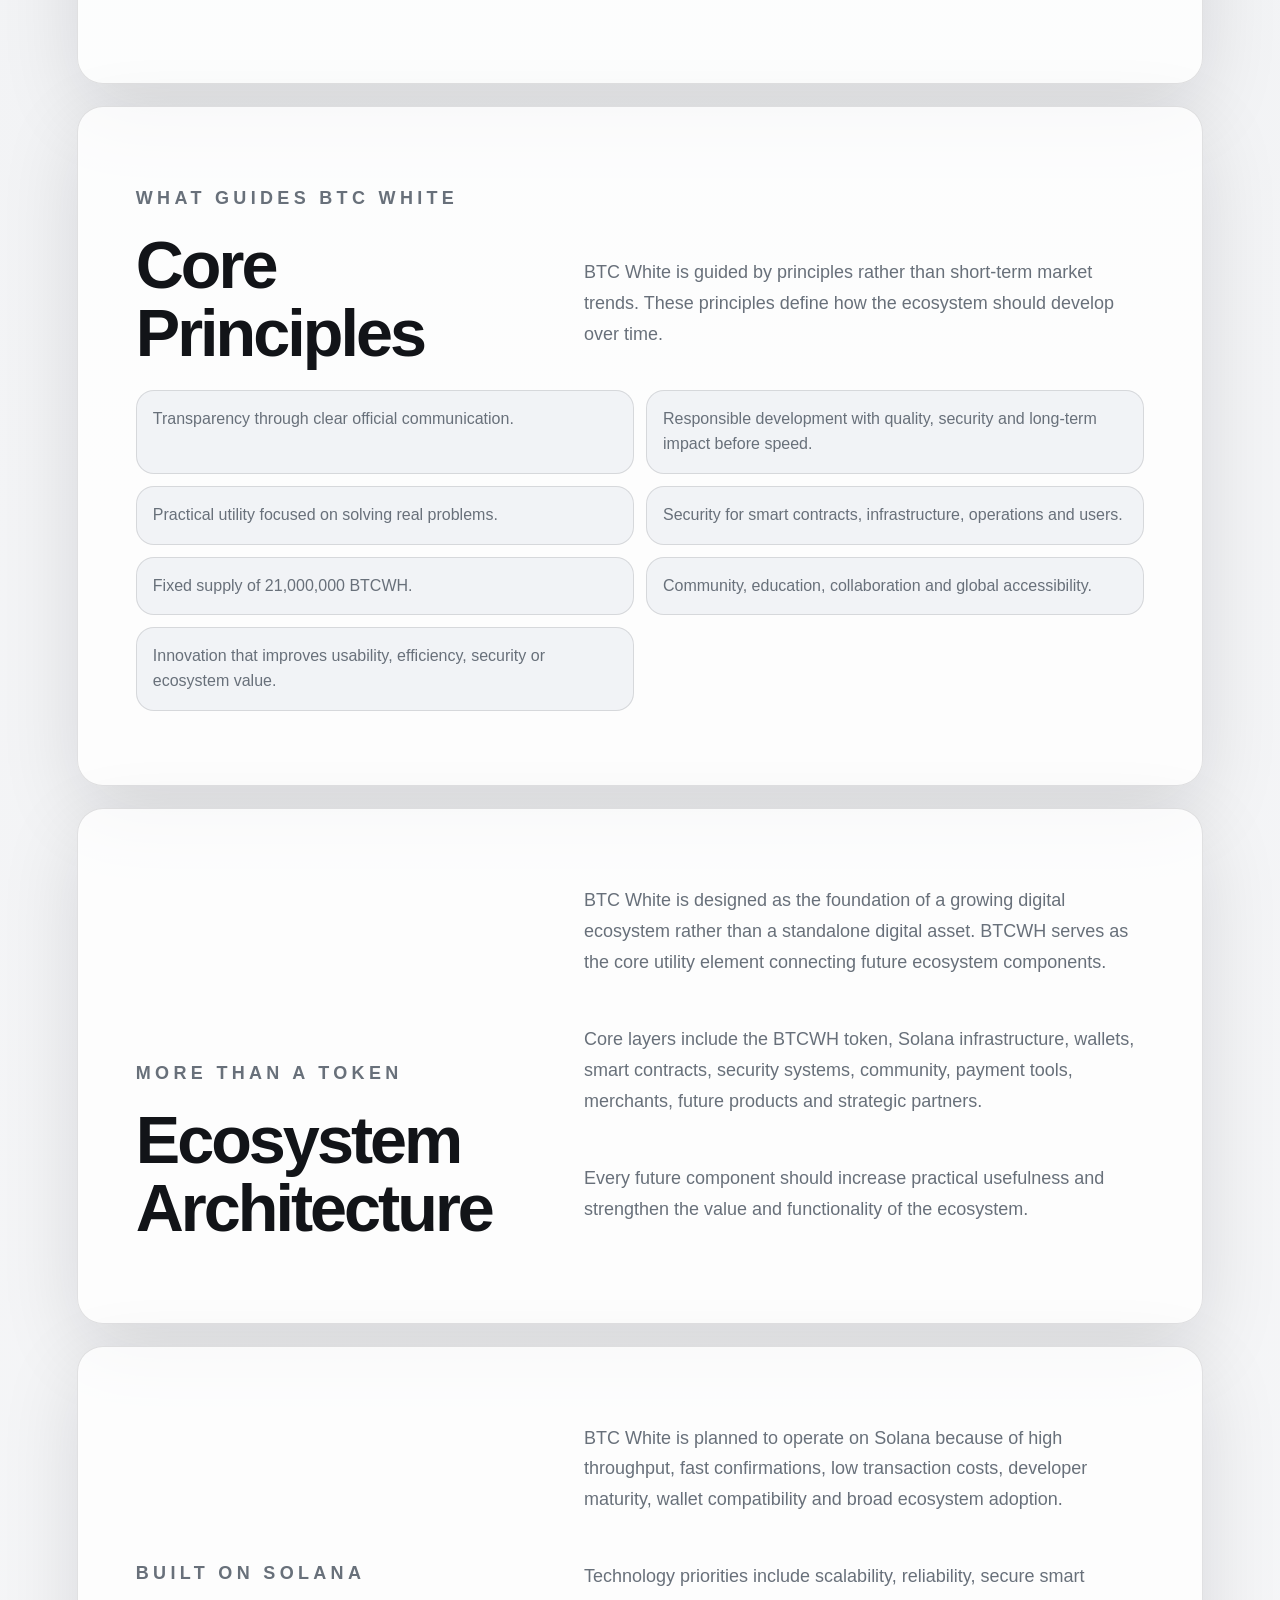
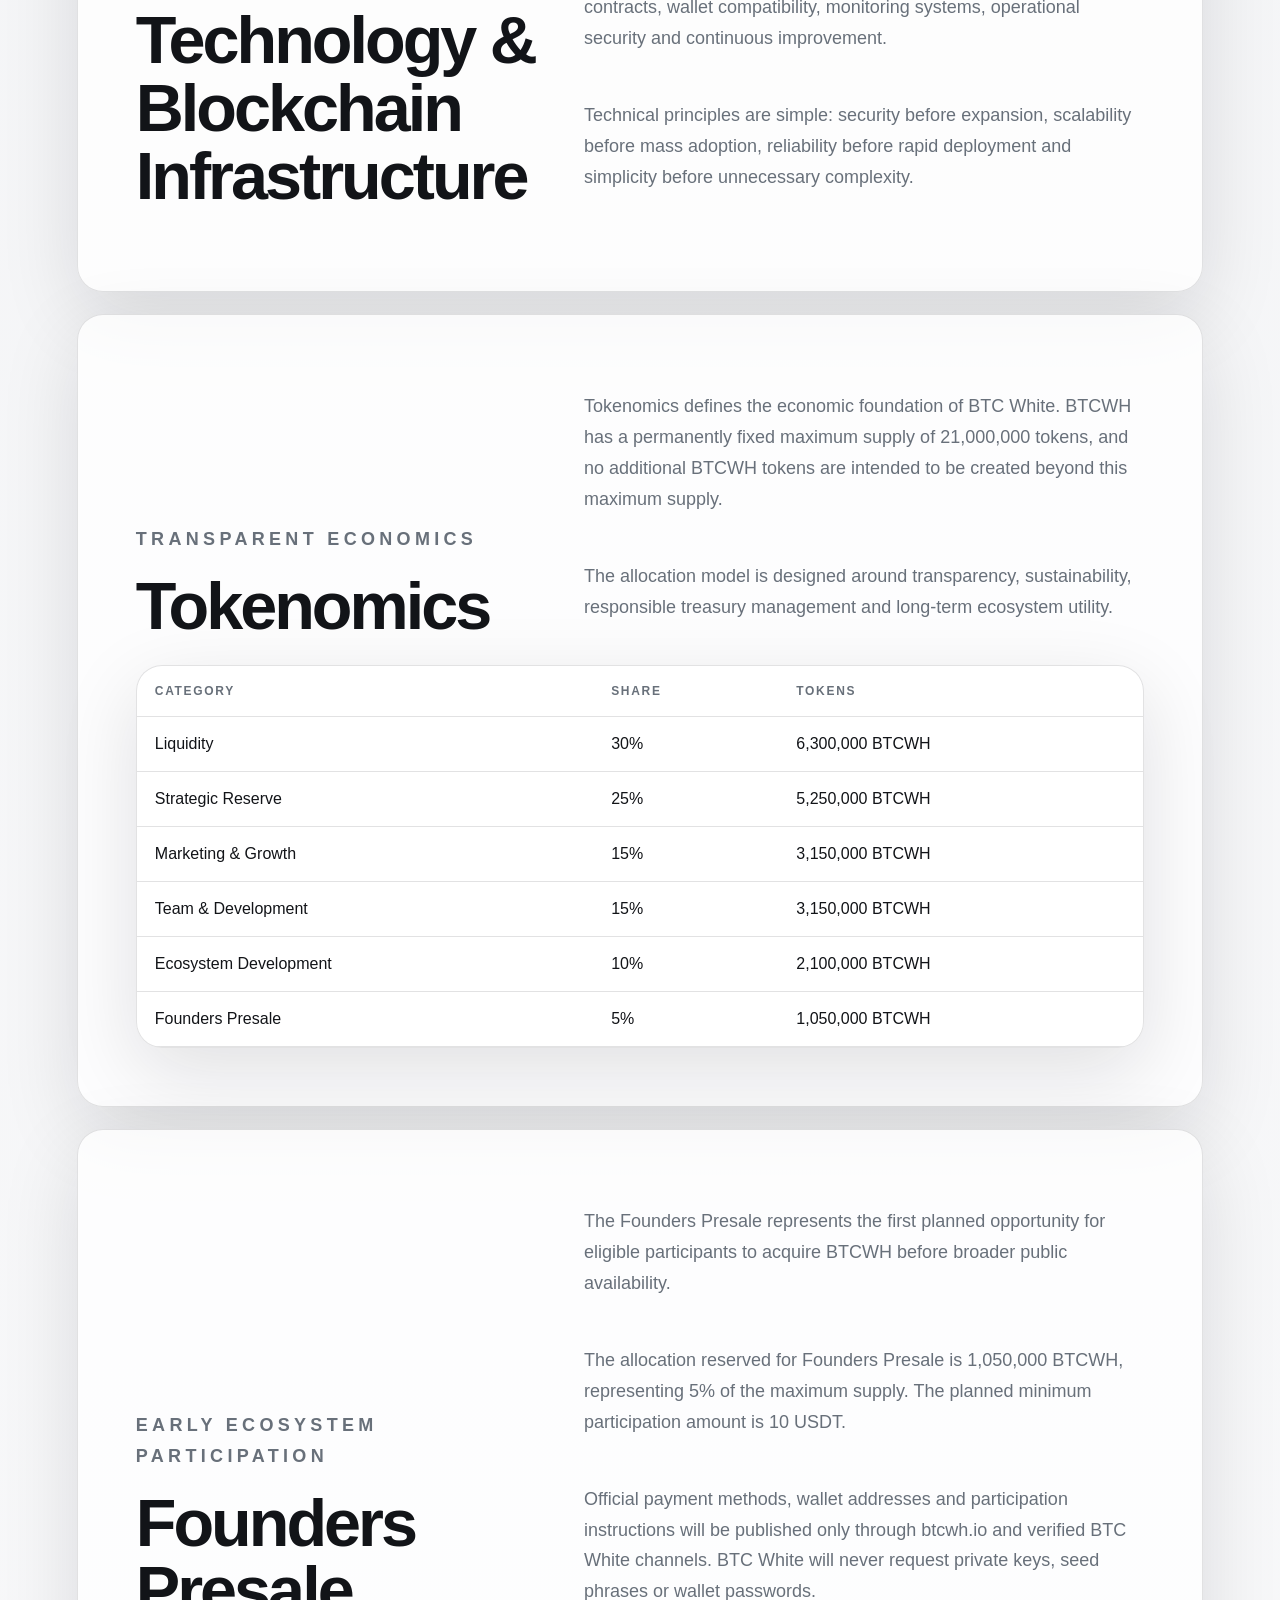
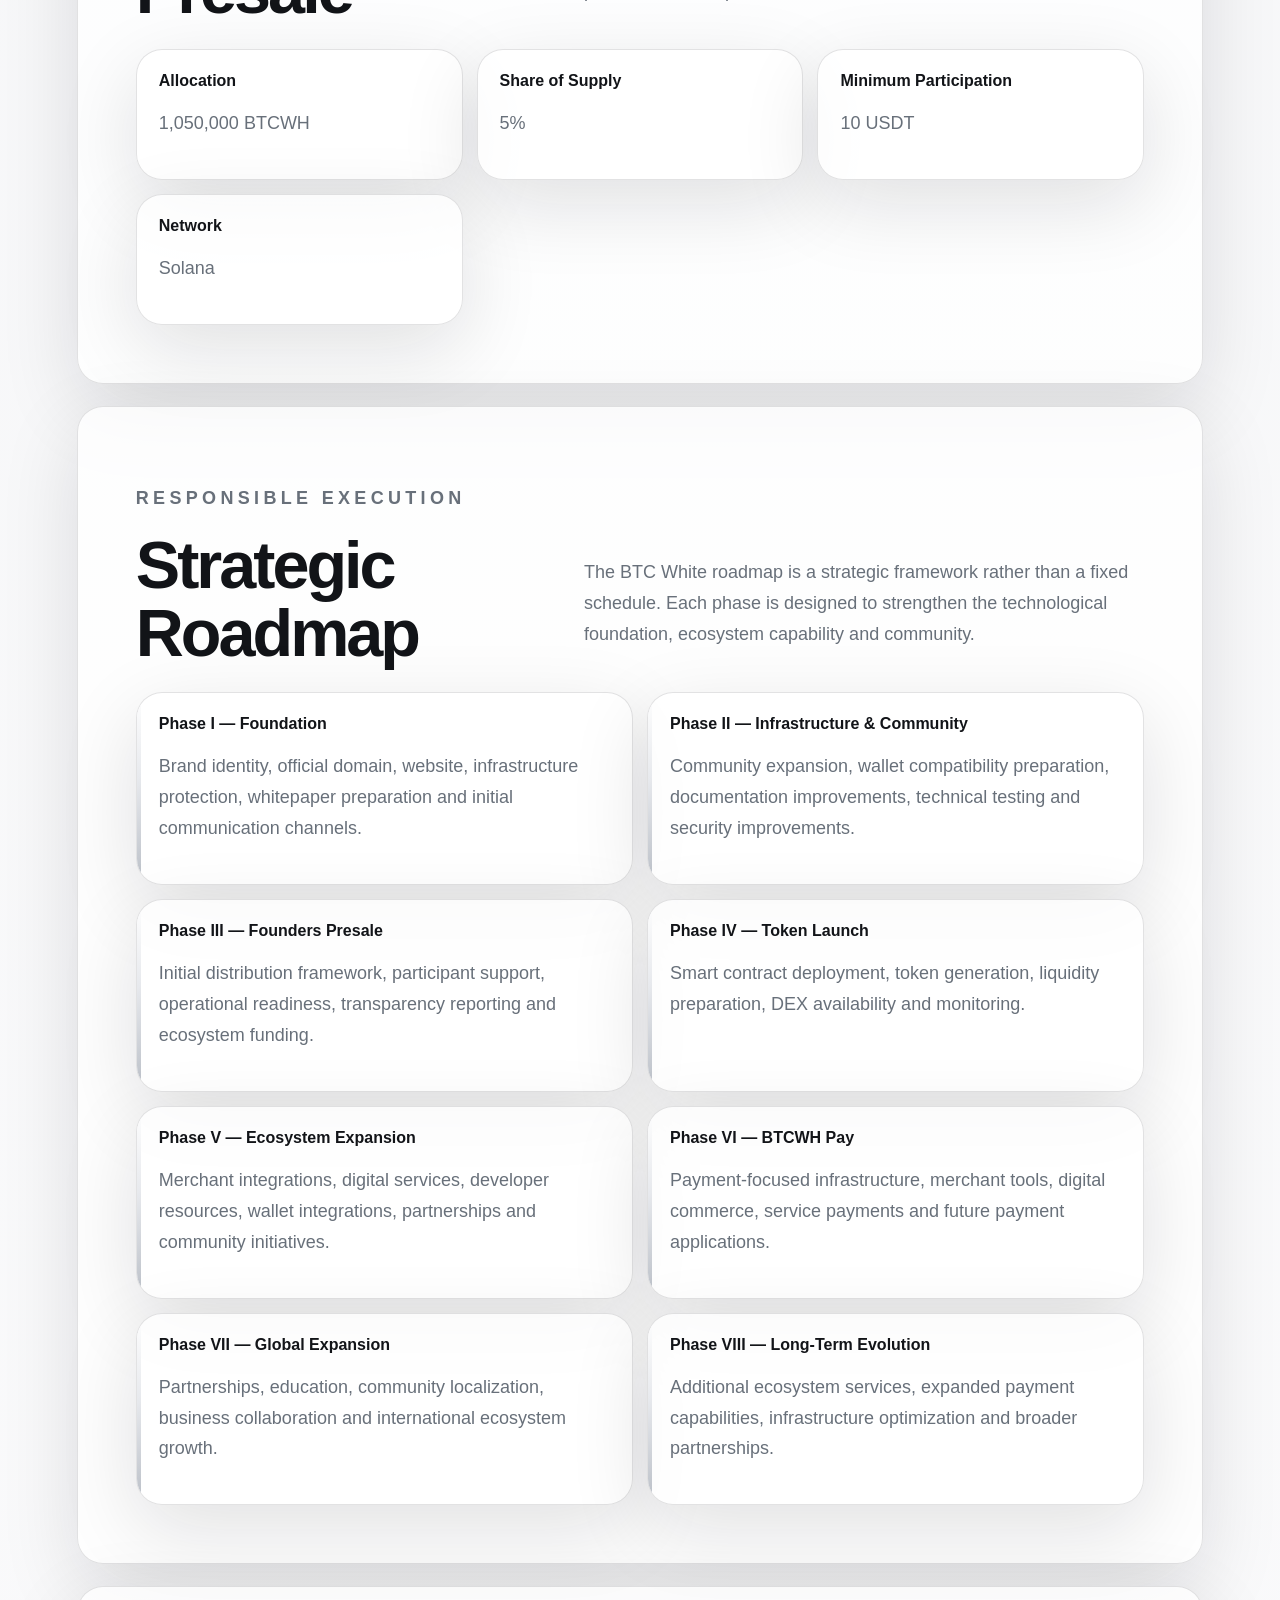
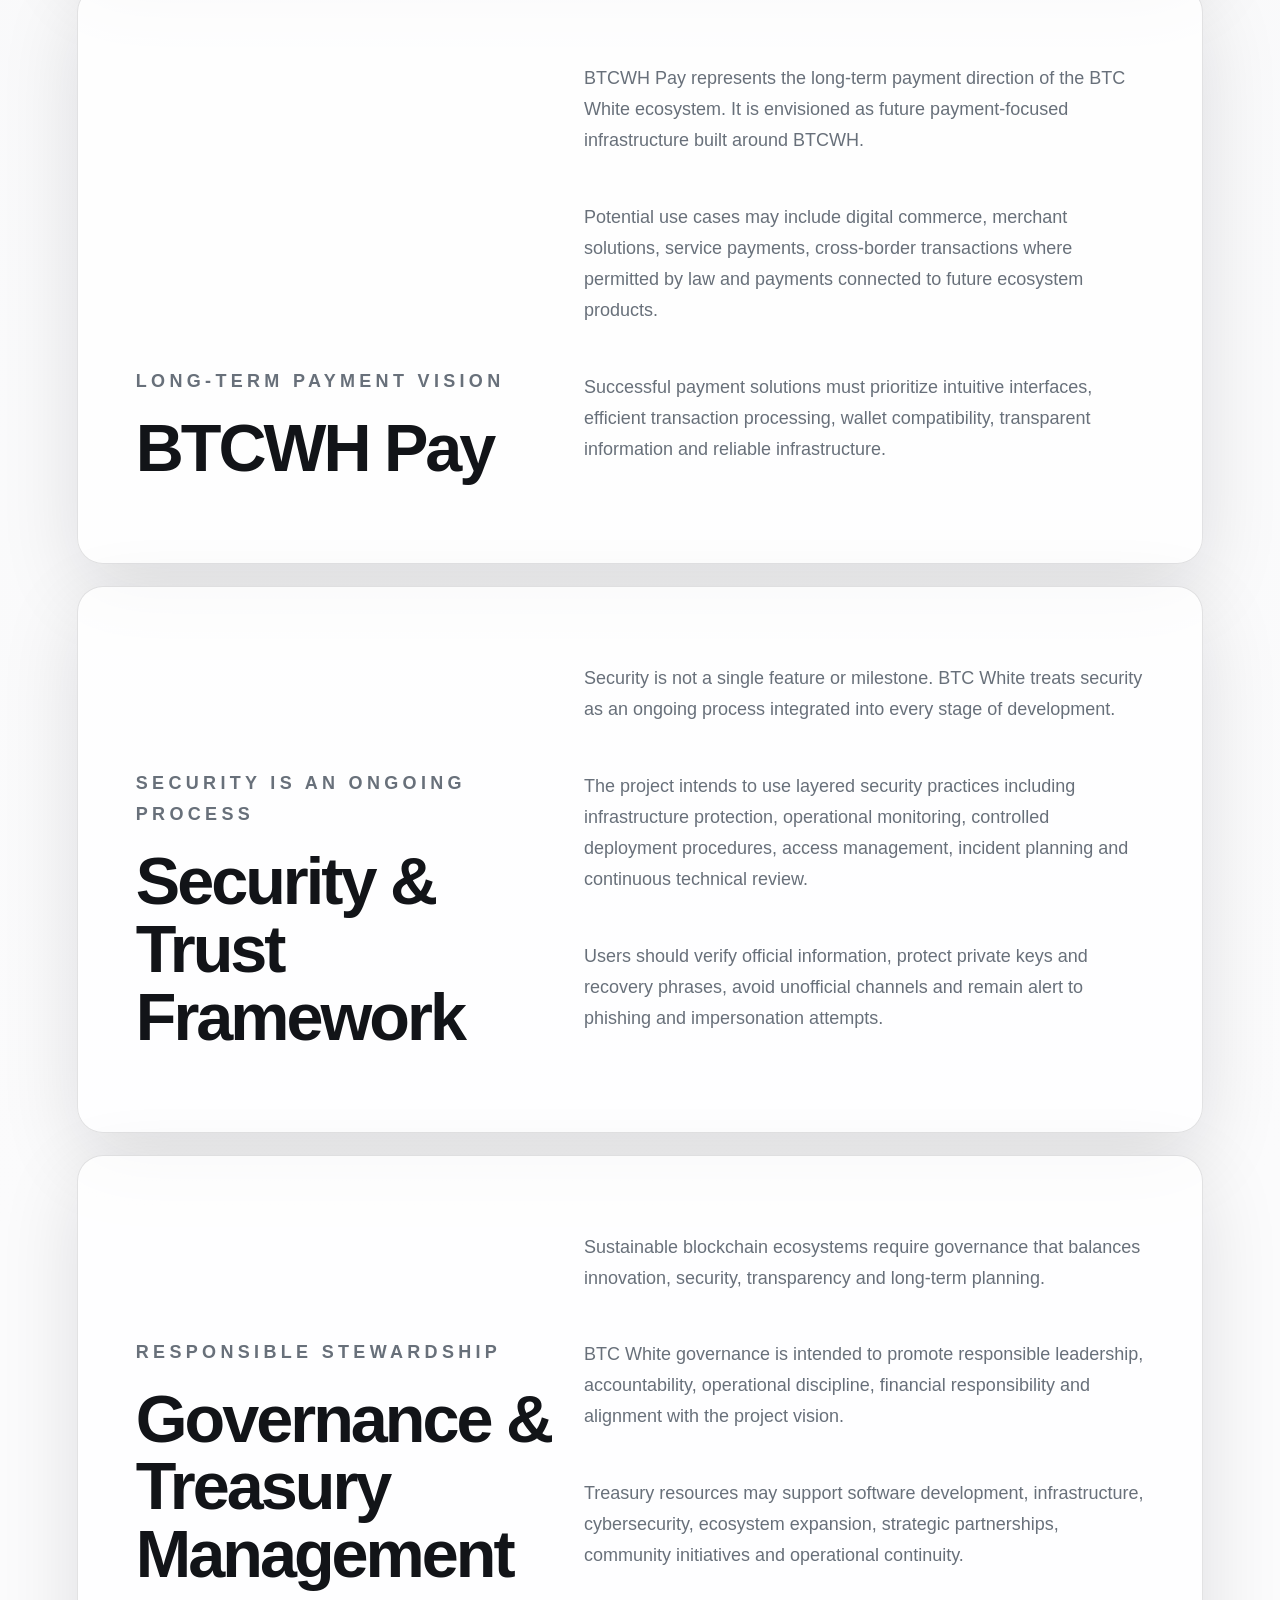
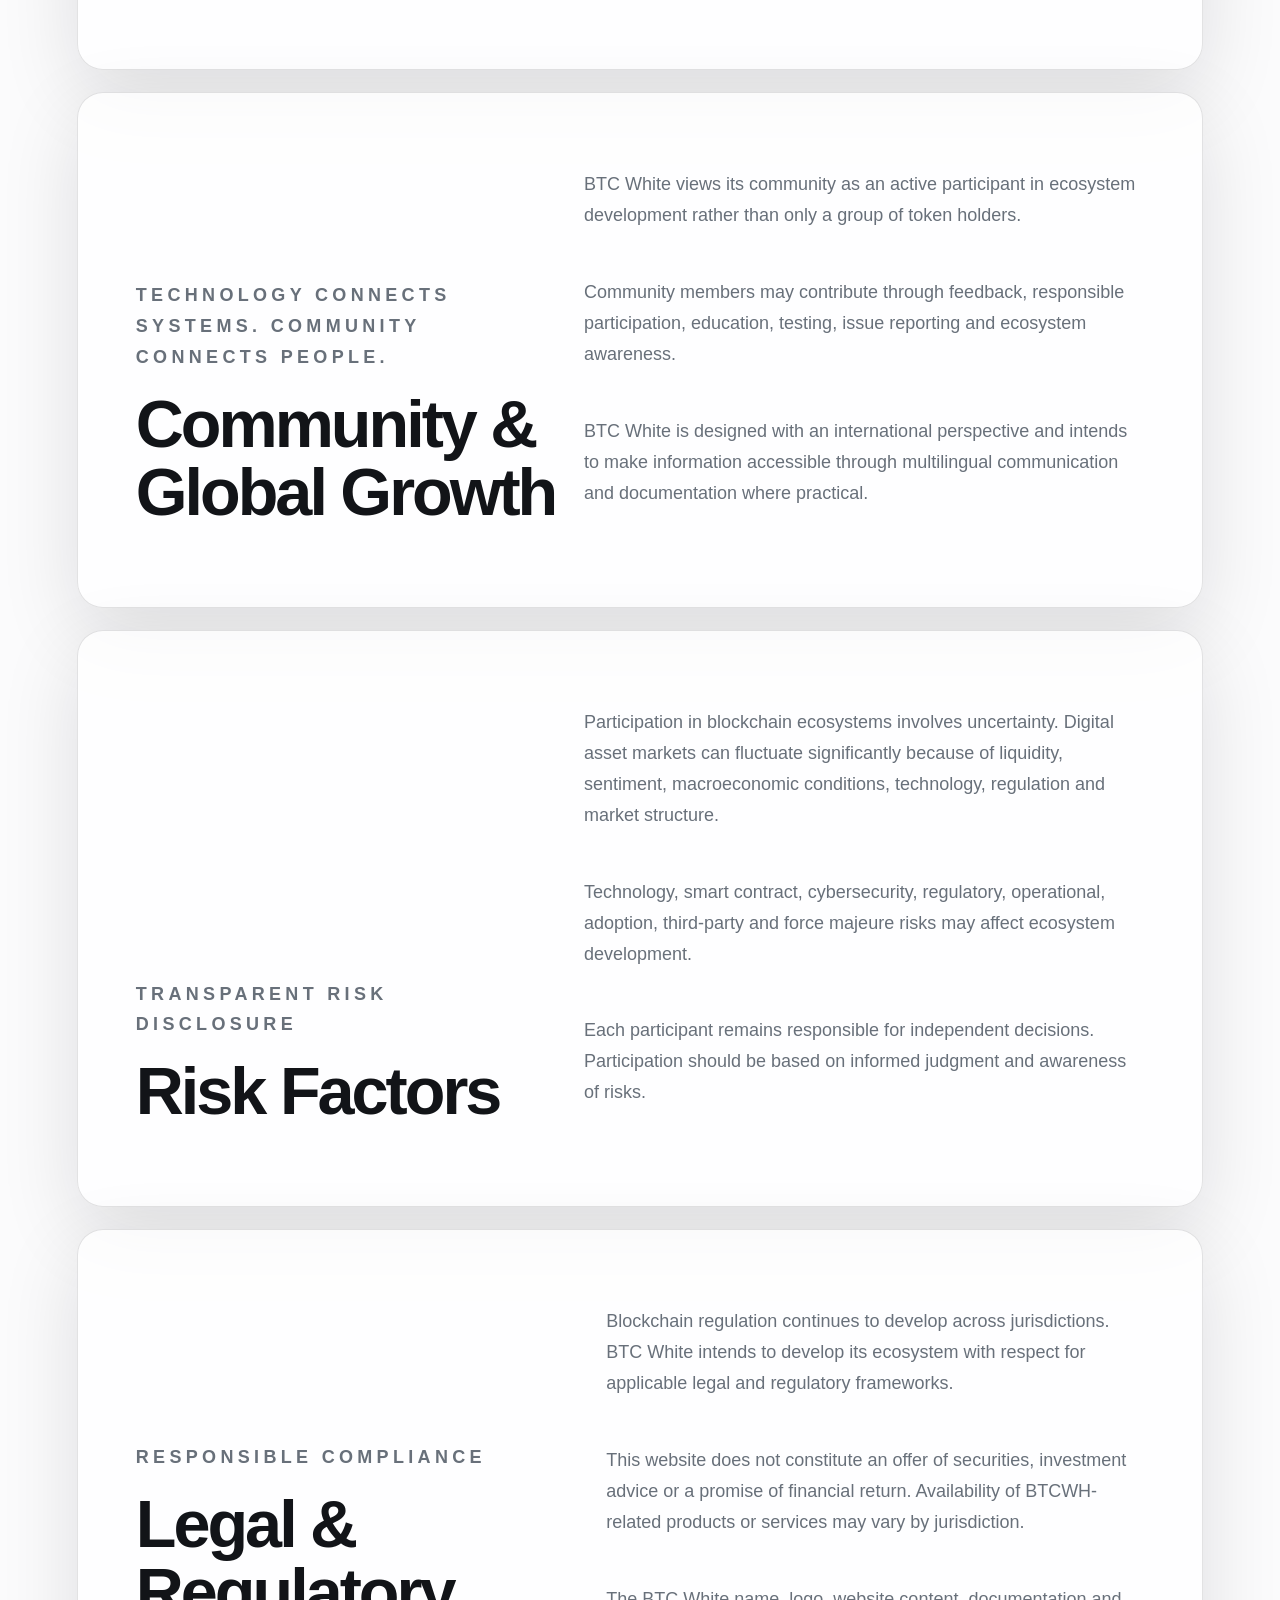
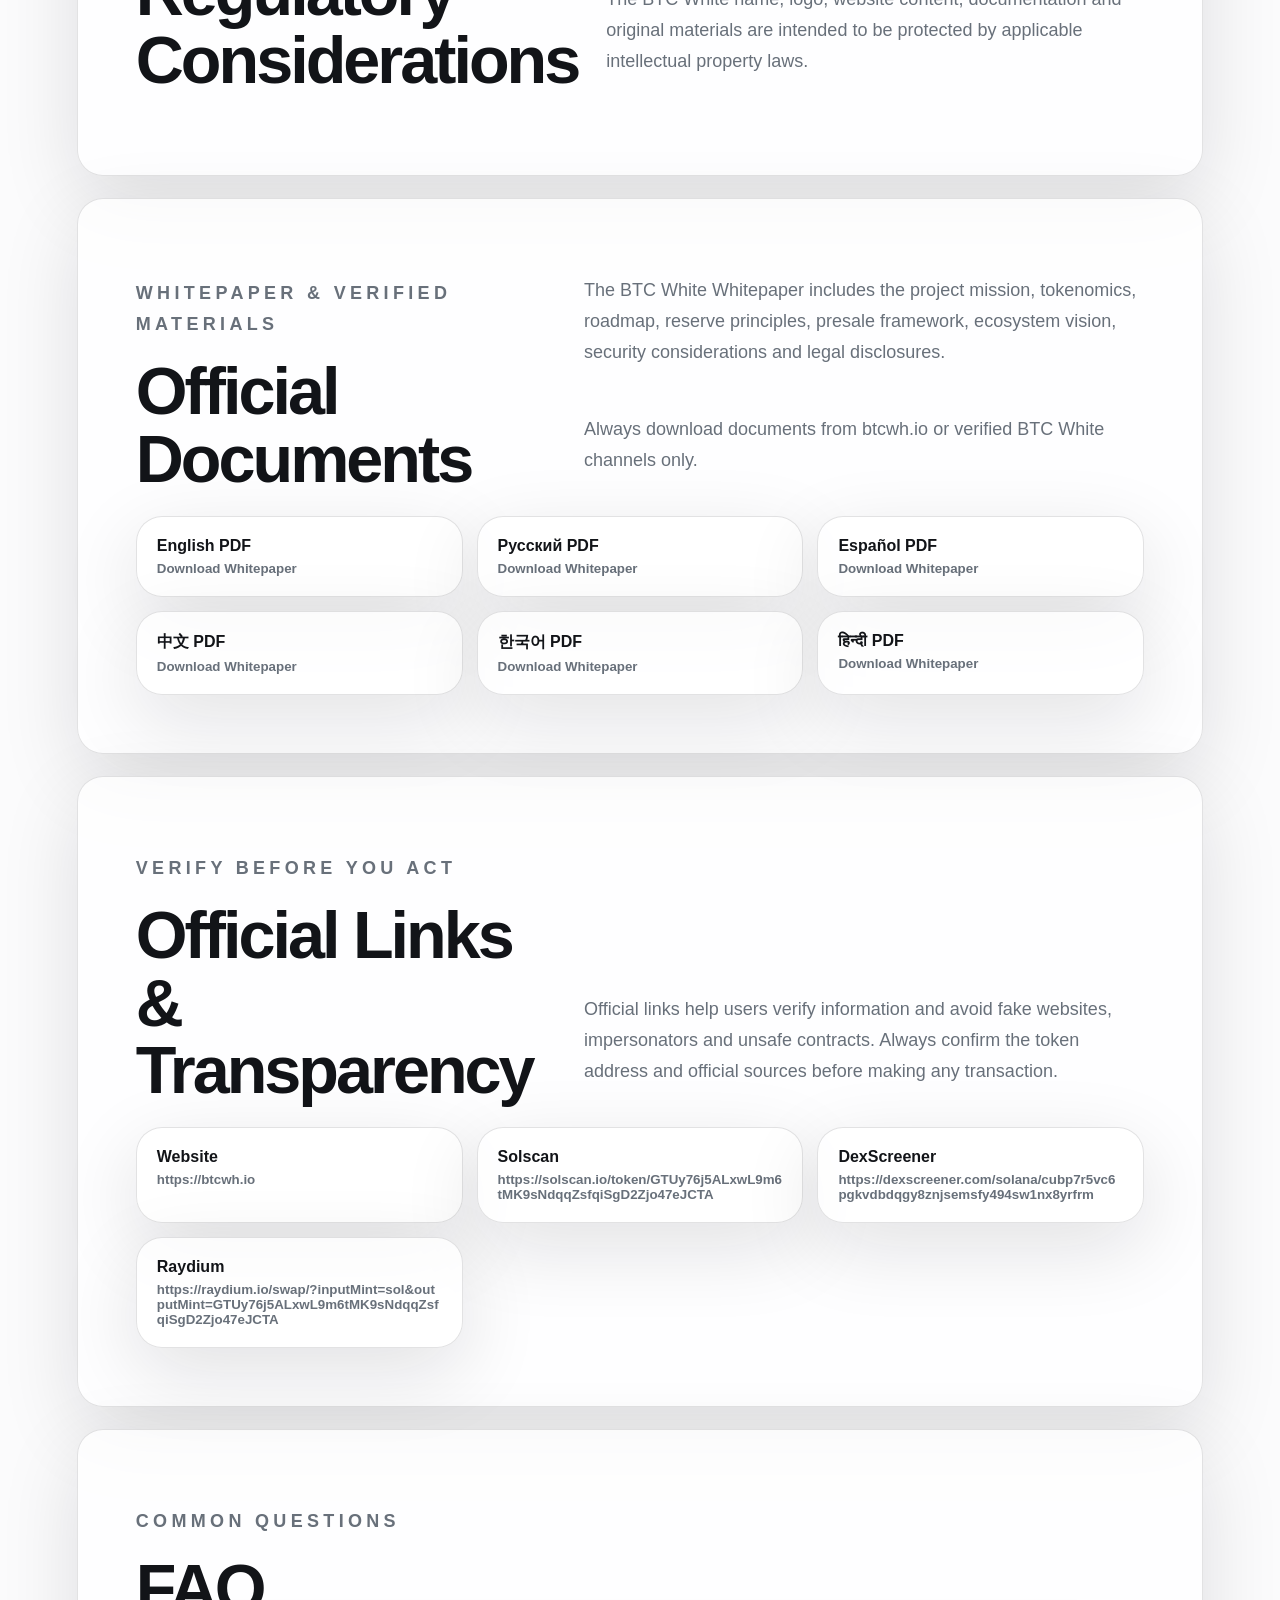
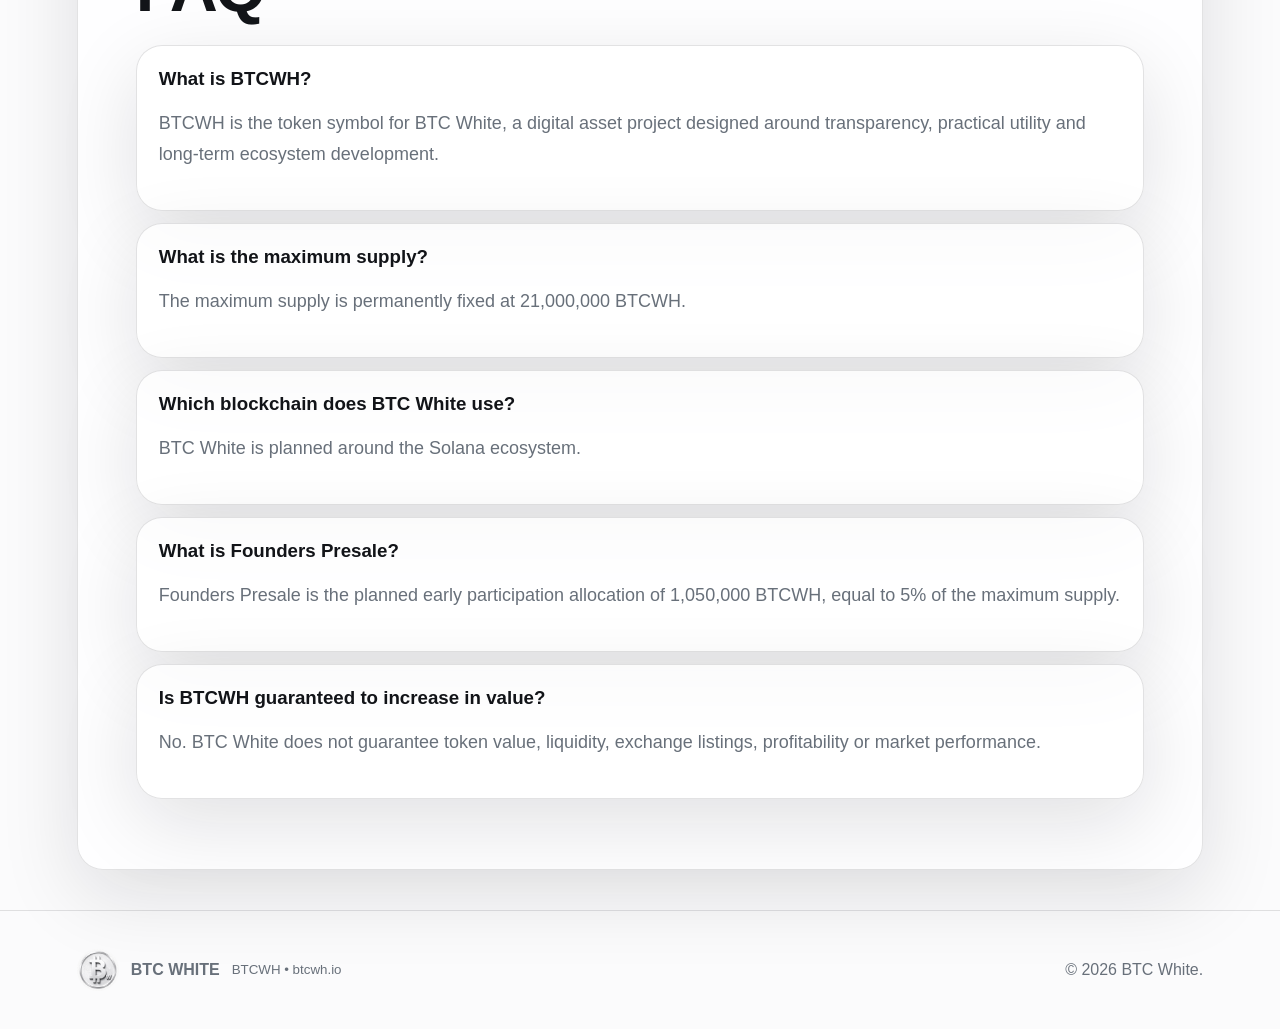
